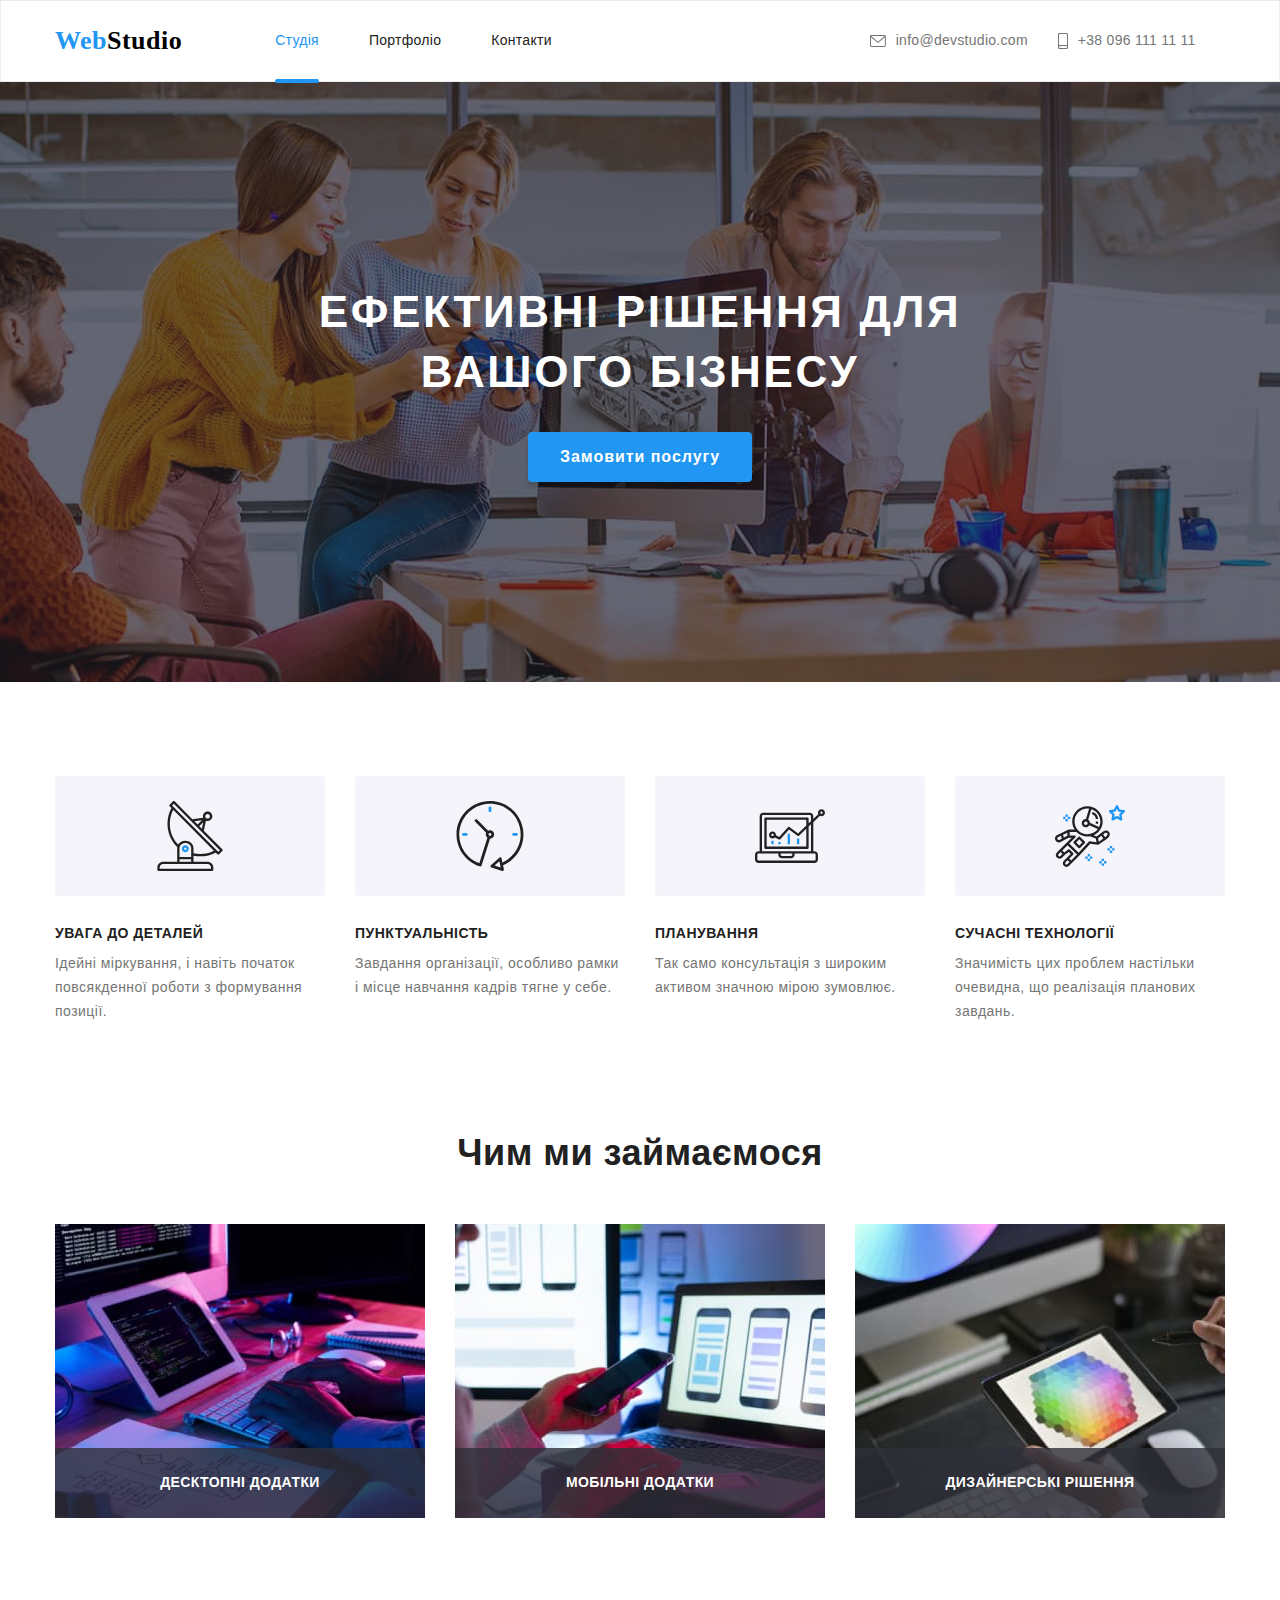
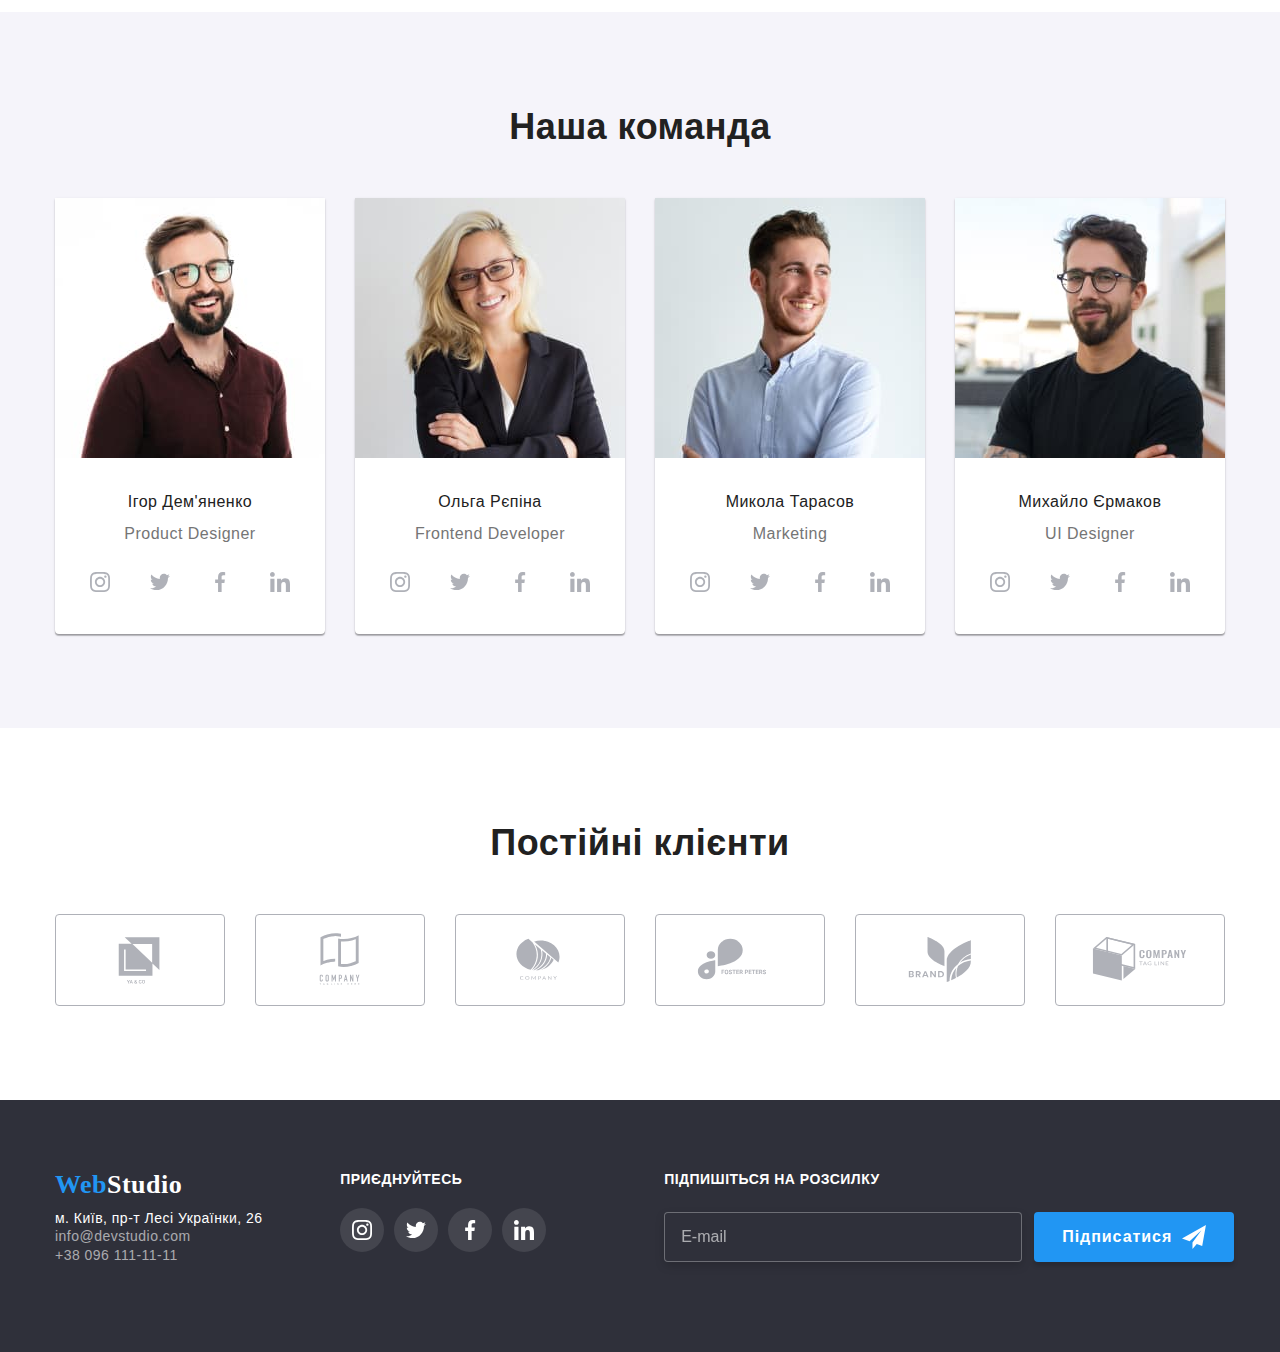
==== index.html @ 76e7edec "Додав шрифти, import в футере" ====
<!DOCTYPE html>
<html lang="uk">
  <head>
    <meta charset="UTF-8" />
    <meta http-equiv="X-UA-Compatible" content="IE=edge" />
    <meta name="viewport" content="width=device-width, initial-scale=1.0" />
    <title>Document</title>
    <link rel="preconnect" href="https://fonts.googleapis.com" />
    <link rel="preconnect" href="https://fonts.gstatic.com" crossorigin />
    <link
      href="https://fonts.googleapis.com/css2?family=Raleway:wght@700&family=Roboto:wght@400;500;700;900&display=swap"
      rel="stylesheet"
    />
    <link
      rel="stylesheet"
      href="https://cdnjs.cloudflare.com/ajax/libs/modern-normalize/1.1.0/modern-normalize.min.css"
    />
    <link rel="stylesheet" href="./css/styles.css" />
    <link rel="stylesheet" href="./css/main.min.css" />
  </head>

  <body>
    <!-- Шапка сайта -->

    <header class="header">
      <div class="header__container-header">
        <a class="logo" href="./index.html"
          ><span class="logo__logotype-web">Web</span><span class="logo__logotype-studio">Studio</span></a
        >

        <div>
          <ul class="header__nav-site list">
            <li class="header__nav-link">
              <a href="./index.html" class="header__link current">Студія</a>
            </li>
            <li class="header__nav-link">
              <a href="./portfolio.html" class="header__link">Портфоліо</a>
            </li>
            <li class="header__nav-link"><a href="#" class="header__link">Контакти</a></li>
          </ul>
        </div>
        <div class="header__container-contact">
          <ul class="header__nav list">
            <li class="header__nav-contact">
              <a href="mailto:info@devstudio.com" class="header__item-header">
                <svg class="header__icon-header" width="16" height="12">
                  <use href="./images/sprite.svg#icon-mail"></use>
                </svg>
                info@devstudio.com</a
              >
            </li>
            <li class="header__nav-contact">
              <a href="tel:+380961111111" class="header__item-header">
                <svg class="header__icon-header" width="10" height="16">
                  <use href="./images/sprite.svg#icon-smartphone"></use>
                </svg>
                +38 096 111 11 11</a
              >
            </li>
          </ul>
        </div>
      </div>
    </header>

    <main>
      <!-- Герой -->
      <section class="hero">
        <div class="hero__hero-list">
          <h1 class="hero__hero-title">Ефективні рішення для вашого бізнесу</h1>
          <button class="button" type="button" data-modal-open>
            Замовити послугу
          </button>
        </div>
      </section>

      <!-- Переваги -->
      <section class="benefits">
        <div class="container">
          <h2 class="benefits__title visually-hidden"></h2>
          <ul class="benefits__section-title list">
            <li>
              <div class="benefits__img-benef">
                <svg width="70" height="70">
                  <use href="./images/sprite.svg#icon-antenna"></use>
                </svg>
              </div>
              <h3 class="benefits__title-item">Увага до деталей</h3>
              <p class="benefits__subtitle-item">
                Ідейні міркування, і навіть початок повсякденної роботи з
                формування позиції.
              </p>
            </li>
            <li>
              <div class="benefits__img-benef">
                <svg width="70" height="70">
                  <use href="./images/sprite.svg#icon-clock"></use>
                </svg>
              </div>
              <h3 class="benefits__title-item">Пунктуальність</h3>
              <p class="benefits__subtitle-item">
                Завдання організації, особливо рамки і місце навчання кадрів
                тягне у себе.
              </p>
            </li>
            <li>
              <div class="benefits__img-benef">
                <svg width="70" height="70">
                  <use href="./images/sprite.svg#icon-diagram"></use>
                </svg>
              </div>
              <h3 class="benefits__title-item">Планування</h3>
              <p class="benefits__subtitle-item">
                Так само консультація з широким активом значною мірою зумовлює.
              </p>
            </li>
            <li>
              <div class="benefits__img-benef">
                <svg width="70" height="70">
                  <use href="./images/sprite.svg#icon-astronaut"></use>
                </svg>
              </div>
              <h3 class="benefits__title-item">Сучасні технології</h3>
              <p class="benefits__subtitle-item">
                Значимість цих проблем настільки очевидна, що реалізація
                планових завдань.
              </p>
            </li>
          </ul>
        </div>
      </section>

      <!-- Що робимо -->
      <section class="job-section">
        <div class="container">
          <h2 class="job-section__work-title">Чим ми займаємося</h2>
          <ul class="job-section__work-list list">
            <li class="job-section__photo-work">
              <div class="work-card">
                <img
                  src="./images/pict1.jpg"
                  alt="Друкує на клавіатурі компьютера"
                  width="370"
                />
                <div class="work-card__work-applications">
                  <p class="work-card__applications-text">Десктопні додатки</p>
                </div>
              </div>
            </li>
            <li class="job-section__photo-work">
              <div class="work-card">
                <img
                  src="./images/pict2.jpg"
                  alt="Працює з ноутбуком"
                  width="370"
                />
                <div class="work-card__work-applications">
                  <p class="work-card__applications-text">Мобільні додатки</p>
                </div>
              </div>
            </li>
            <li class="job-section__photo-work">
              <div class="work-card">
                <img
                  src="./images/pict3.jpg"
                  alt="Малює на планшеті"
                  width="370"
                />
                <div class="work-card__work-applications">
                  <p class="work-card__applications-text">Дизайнерські рішення</p>
                </div>
              </div>
            </li>
          </ul>
        </div>
      </section>

      <!-- Наша команда -->
      <section class="command">
        <div class="container">
          <h2 class="command__team-title">Наша команда</h2>
          <ul class="command__team list">
            <li class="command__team-foto">
              <img src="./images/photo1.jpg" alt="Ігор" width="270" />
              <h3 class="command__title">Ігор Дем'яненко</h3>
              <p class="command__subtitle">Product Designer</p>
              <div class="logotype">
                <ul class="logotype__social-team list">
                  <li>
                    <a class="logotype__social-link" href="#">
                      <svg width="20" height="20">
                        <use href="./images/sprite.svg#icon-instagram"></use>
                      </svg>
                    </a>
                  </li>
                  <li>
                    <a class="logotype__social-link" href="#">
                      <svg width="20" height="20">
                        <use href="./images/sprite.svg#icon-twitter"></use>
                      </svg>
                    </a>
                  </li>
                  <li>
                    <a class="logotype__social-link" href="#">
                      <svg width="20" height="20">
                        <use href="./images/sprite.svg#icon-facebook"></use>
                      </svg>
                    </a>
                  </li>
                  <li>
                    <a class="logotype__social-link" href="#">
                      <svg width="20" height="20">
                        <use href="./images/sprite.svg#icon-linkedin"></use>
                      </svg>
                    </a>
                  </li>
                </ul>
              </div>
            </li>
            <li class="command__team-foto">
              <img src="./images/photo2.jpg" alt="Ольга" width="270" />
              <h3 class="command__title">Ольга Рєпіна</h3>
              <p class="command__subtitle">Frontend Developer</p>
              <div class="logotype">
                <ul class="logotype__social-team list">
                  <li>
                    <a class="logotype__social-link" href="#">
                      <svg width="20" height="20">
                        <use href="./images/sprite.svg#icon-instagram"></use>
                      </svg>
                    </a>
                  </li>
                  <li>
                    <a class="logotype__social-link" href="#">
                      <svg  width="20" height="20">
                        <use href="./images/sprite.svg#icon-twitter"></use>
                      </svg>
                    </a>
                  </li>
                  <li>
                    <a class="logotype__social-link" href="#">
                      <svg width="20" height="20">
                        <use href="./images/sprite.svg#icon-facebook"></use>
                      </svg>
                    </a>
                  </li>
                  <li>
                    <a class="logotype__social-link" href="#">
                      <svg width="20" height="20">
                        <use href="./images/sprite.svg#icon-linkedin"></use>
                      </svg>
                    </a>
                  </li>
                </ul>
              </div>
            </li>
            <li class="command__team-foto">
              <img src="./images/photo3.jpg" alt="Микола" width="270" />
              <h3 class="command__title">Микола Тарасов</h3>
              <p class="command__subtitle">Marketing</p>
              <div class="logotype">
                <ul class="logotype__social-team list">
                  <li>
                    <a class="logotype__social-link" href="#">
                      <svg width="20" height="20">
                        <use href="./images/sprite.svg#icon-instagram"></use>
                      </svg>
                    </a>
                  </li>
                  <li>
                    <a class="logotype__social-link" href="#">
                      <svg width="20" height="20">
                        <use href="./images/sprite.svg#icon-twitter"></use>
                      </svg>
                    </a>
                  </li>
                  <li>
                    <a class="logotype__social-link" href="#">
                      <svg width="20" height="20">
                        <use href="./images/sprite.svg#icon-facebook"></use>
                      </svg>
                    </a>
                  </li>
                  <li>
                    <a class="logotype__social-link" href="#">
                      <svg width="20" height="20">
                        <use href="./images/sprite.svg#icon-linkedin"></use>
                      </svg>
                    </a>
                  </li>
                </ul>
              </div>
            </li>
            <li class="command__team-foto">
              <img src="./images/photo4.jpg" alt="Михайло" width="270" />
              <h3 class="command__title">Михайло Єрмаков</h3>
              <p class="command__subtitle">UI Designer</p>
              <div class="logotype">
                <ul class="logotype__social-team list">
                  <li>
                    <a class="logotype__social-link" href="#">
                      <svg width="20" height="20">
                        <use href="./images/sprite.svg#icon-instagram"></use>
                      </svg>
                    </a>
                  </li>
                  <li>
                    <a class="logotype__social-link" href="#">
                      <svg width="20" height="20">
                        <use href="./images/sprite.svg#icon-twitter"></use>
                      </svg>
                    </a>
                  </li>
                  <li>
                    <a class="logotype__social-link" href="#">
                      <svg width="20" height="20">
                        <use href="./images/sprite.svg#icon-facebook"></use>
                      </svg>
                    </a>
                  </li>
                  <li>
                    <a class="logotype__social-link" href="#">
                      <svg width="20" height="20">
                        <use href="./images/sprite.svg#icon-linkedin"></use>
                      </svg>
                    </a>
                  </li>
                </ul>
              </div>
            </li>
          </ul>
          
        </div>
      </section>

      <!-- Постійні клієнти -->
      <section class="regular-customers">
        <div class="container">
          <h2 class="regular-customers__title-customers">Постійні клієнти</h2>
          <ul class="customers-logo list">
            <li>
              <a class="customers-logo__customers-link" href="#">
                <svg width="106" height="60">
                  <use href="./images/sprite.svg#icon-ya_co"></use>
                </svg>
              </a>
            </li>
            <li>
              <a class="customers-logo__customers-link" href="#">
                <svg  width="106" height="60">
                  <use href="./images/sprite.svg#icon-company_th"></use>
                </svg>
              </a>
            </li>
            <li>
              <a class="customers-logo__customers-link" href="#">
                <svg width="106" height="60">
                  <use href="./images/sprite.svg#icon-company"></use>
                </svg>
              </a>
            </li>
            <li>
              <a class="customers-logo__customers-link" href="#">
                <svg width="106" height="60">
                  <use href="./images/sprite.svg#icon-foster_peters"></use>
                </svg>
              </a>
            </li>
            <li>
              <a class="customers-logo__customers-link" href="#">
                <svg width="106" height="60">
                  <use href="./images/sprite.svg#icon-brand"></use>
                </svg>
              </a>
            </li>
            <li>
              <a class="customers-logo__customers-link" href="#">
                <svg width="106" height="60">
                  <use href="./images/sprite.svg#icon-company_tl"></use>
                </svg>
              </a>
            </li>
          </ul>
        </div>
      </section>
    </main>

    <!-- Футер -->
    <footer class="footer">
      <div class="page-footer">
        <div class="page-footer__container-address">
          <a class="logo" href="./index.html"><span class="logo__logotype-web">Web</span><span
              class="logo__logotype-studio logo__logotype-studio--inverse">Studio</span></a>

          <address>
            <ul class="page-footer__nav-footer list">
              <li>
                <a
                  class="page-footer__items"
                  href="https://goo.gl/maps/CPtrU1FHBa2aNyZL9"
                  target="_blank"
                  rel="noopener noreferrer nofollow"
                >
                  м. Київ, пр-т Лесі Українки, 26</a
                >
              </li>
              <li>
                <a class="page-footer__items-contact" href="mailto:info@devstudio.com"
                  >info@devstudio.com</a
                >
              </li>
              <li>
                <a class="page-footer__items-contact" href="tel:+380961111111"
                  >+38 096 111-11-11</a
                >
              </li>
            </ul>
          </address>
        </div>

        <!-- Footer social  -->

        <div class="joining">
          <h3 class="joining__title-footer">Приєднуйтесь</h3>
          <div class="joining__logo-social">
            <ul class="joining__social-networks list">
              <li>
                <a class="joining__link-social" href="#">
                  <svg width="20" height="20">
                    <use href="./images/sprite.svg#icon-instagram"></use>
                  </svg>
                </a>
              </li>
              <li>
                <a class="joining__link-social" href="#">
                  <svg width="20" height="20">
                    <use href="./images/sprite.svg#icon-twitter"></use>
                  </svg>
                </a>
              </li>
              <li>
                <a class="joining__link-social" href="#">
                  <svg width="20" height="20">
                    <use href="./images/sprite.svg#icon-facebook"></use>
                  </svg>
                </a>
              </li>
              <li>
                <a class="joining__link-social" href="#">
                  <svg width="20" height="20">
                    <use href="./images/sprite.svg#icon-linkedin"></use>
                  </svg>
                </a>
              </li>
            </ul>
          </div>
        </div>

        <!-- Підписка у футері -->

        <div class="subscription">
          <h3 class="subscription__title-subscribe">Підпишіться на розсилку</h3>
          <form class="subscription__form-subscribe">
            <label for="subscribe-mail">
              <input
                class="subscription__input-subscribe"
                type="email"
                name="subscribe-mail"
                placeholder="E-mail"
              />
            </label>
            <button class="button-subscribe" type="submit">
             Підписатися
              <svg class="button-subscribe__icon-subscribe button-subscribe__icon-subscribe--append" width="24" height="24">
                <use href="./images/sprite.svg#icon-send"></use>
              </svg>
            </button>
          </form>
        </div>
      </div>
    </footer>

    <!-- Модальне вікно -->

    <div class="backdrop is-hidden" data-modal>
      <div class="backdrop__modal">
        <button class="button-close" type="button" data-modal-close>
          <svg width="11" height="11">
            <use href="./images/sprite.svg#icon-close"></use>
          </svg>
        </button>
        <h2 class="backdrop__title-modal">Залиште свої дані, ми вам передзвонимо</h2>
        <form class="contact-form">
          <label class="contact-form__form-label" for="nickname">Ім'я</label>
          <div class="contact-form__form-field">
            <input
              class="contact-form__form-input"
              type="text"
              name="nickname"
              id="nickname"
            />
            <svg class="contact-form__modal-icon" width="18" height="18">
              <use href="./images/sprite.svg#icon-person"></use>
            </svg>
          </div>
          <label class="contact-form__form-label" for="user-tel">Телефон</label>
          <div class="contact-form__form-field">
            <input
              class="contact-form__form-input"
              type="tel"
              name="user-tel"
              id="user-tel"
            />
            <svg class="contact-form__modal-icon" width="18" height="18">
              <use href="./images/sprite.svg#icon-phone"></use>
            </svg>
          </div>
          <label class="contact-form__form-label" for="user-mail">Пошта</label>
          <div class="contact-form__form-field">
            <input
              class="contact-form__form-input"
              type="email"
              name="user-mail"
              id="user-mail"
            />
            <svg class="contact-form__modal-icon" width="18" height="18">
              <use href="./images/sprite.svg#icon-email"></use>
            </svg>
          </div>
          <label class="contact-form__form-label" for="user-coment">Коментар</label>
          <textarea
            class="contact-form__form-coment"
            name="user-coment"
            id="user-coment"
            placeholder="Введіть текст"
          ></textarea>

          <!-- Checkbox modal -->
          <div class="checkbox">
            <label class="checkbox__label-check">
              <input
                class="checkbox__input-check visually-hidden"
                type="checkbox"
                name="terms-checkbox"
              />
              <span class="checkbox__icon-check"></span>
              <span class="checkbox__text-check"
                >Погоджуюся з розсилкою та приймаю</span
              >
              <a class="checkbox__terms-contract" href="#">Умови договору</a>
            </label>
          </div>
          <!-- Button-modal -->
          <button class="button-modal" type="submit">Відправити</button>
        </form>
      </div>
    </div>
    <script src="./js/modal.js"></script>
  </body>
</html>
---- css/styles.css ----
/* колір основного тексту #212121*/
/* вторинний колір тексту rgba(117, 117, 117, 1) */
/* білий #FFFFFF */
/* акцент #2196F3 */
/* вторинний колір фона #F5F4FA */
/* колір контактів #757575 */






/* Лого */



/* Hero */





/* Модальнне вікно */



/* Checkbox modal  */


/* Button-modal */



/* Section Переваги */


/* Section Що робимо */



/* Section Наша команда */




/* Regular customers */


/* Footer */


/* Footer social */


/* Підписка у футері */





/* Що робимо */
/* Кнопки навігації */
.project {
  padding: 94px 0;
  background-color: var(--color-white);
  border: 1px solid var(--border-color-portfolio);
}

.container {
  width: 100%;
  max-width: 1200px;
  margin: 0 auto;
  padding: 0 15px;
}

.btn {
  display: flex;
  justify-content: center;
  margin-bottom: 50px;
  gap: 8px;
}

.btn__buttons {
  cursor: pointer;

  padding: 6px 22px;

  color: var(--primary-text-color);

  border-radius: 4px;
  border: none;

  font-family: inherit;
  font-weight: 500;
  font-size: 16px;
  line-height: 1.63;
  text-align: center;
  transition: color 250ms cubic-bezier(0.4, 0, 0.2, 1);
}

.btn__buttons:hover,
.btn__buttons:focus {
  color: var(--color-white);
  background-color: var(--accent-color);
  box-shadow: 0px 3px 1px rgba(0, 0, 0, 0.1), 0px 1px 2px rgba(0, 0, 0, 0.08),
    0px 2px 2px rgba(0, 0, 0, 0.12);
}

/* Наші проекти */
.container-portfolio {
  width: 100%;
  max-width: 1200px;
  margin: 0 auto;
  padding: 0;
}
.portfolio {
  display: flex;
  justify-content: space-between;
  flex-wrap: wrap;
  padding: 0;
  margin: 0;
  gap: 30px 30px;
}

.portfolio__card-link {
  display: block;
  width: 370px;
  height: 404px;
  border: 1px solid var(--border-color-portfolio);
  text-decoration: none;
}
.portfolio__card-link:hover .card-thumb__portfolio-overlay,
.portfolio__card-linkk:focus {
  transform: translateY(0);
  opacity: 1;
  box-shadow: 0px 1px 1px rgba(0, 0, 0, 0.12), 0px 4px 4px rgba(0, 0, 0, 0.06),
    1px 4px 6px rgba(0, 0, 0, 0.16);
}

.card-thumb {
  position: relative;
  overflow: hidden;
  width: 370px;
  height: 294px;
}
.card-thumb__photo-portfolio {
  display: block;
  margin-bottom: 0;
}

.card-thumb__portfolio-overlay {
  position: absolute;
  top: 0;
  left: 0;
  width: 100%;
  height: 100%;
  opacity: 0;
  pointer-events: none;
  background-color: var(--background-color-card);

  transform: translateY(100%);
  transition: transform 250ms cubic-bezier(0.4, 0, 0.2, 1),
    opacity 250ms cubic-bezier(0.4, 0, 0.2, 1);
}
.portfolio__thumb-text {
  padding: 63px 24px;
  margin: 0;
  width: 100%;
  max-height: 294px;
  color: var(--color-white);

  font-size: 18px;
  line-height: 1.56;
}

.card-thumb__aside-subject {
  padding: 0 24px;

  margin-top: 20px;
  margin-bottom: 4px;
  color: var(--primary-text-color);

  font-size: 18px;
  line-height: 2;
  letter-spacing: 0.06em;
}

.card-thumb__subject {
  padding: 0 24px;
  margin-top: 0px;
  margin-bottom: 20px;
  color: var(--text-color);

  font-size: 16px;
  line-height: 1.88;
}
---- css/main.min.css ----
:root{--primary-text-color: #212121;--color-white: #ffffff;--text-color: #757575;--accent-color: #2196f3;--background-color-primary: #2f303a;--background-color: #f5f5f5;--background-color-sekondary: #f5f4fa;--color-logo: #000000;--background-color-button: #188ce8;--font-family-primary: Roboto;--font-family-sekondary: Raleway;--color-text-contact: rgba(255, 255, 255, 0.6);--background-color-social: #afb1b8;--border-color-header: #ececec;--border-color-portfolio: #eeeeee;--background-color-modal: rgba(0, 0, 0, 0.2);--background-color-modal-btn: rgba(0, 0, 0, 0.1);--background-color-card: rgba(33, 150, 243, 0.9);--background-color-applications: rgba(47, 48, 58, 0.8);--border-color-modal: rgba(33, 33, 33, 0.2);--color-text-coment: rgba(117, 117, 117, 0.5);--color-bord-subscription: rgba(255, 255, 255, 0.3)}/*! modern-normalize v1.1.0 | MIT License | https://github.com/sindresorhus/modern-normalize */*,::before,::after{box-sizing:border-box}html{line-height:1.15;-webkit-text-size-adjust:100%;-moz-tab-size:4;-o-tab-size:4;tab-size:4}body{margin:0;font-family:system-ui,-apple-system,"Segoe UI",Roboto,Helvetica,Arial,sans-serif,"Apple Color Emoji","Segoe UI Emoji"}hr{height:0;color:inherit}abbr[title]{-webkit-text-decoration:underline dotted;text-decoration:underline dotted}b,strong{font-weight:bolder}code,kbd,samp,pre{font-family:ui-monospace,SFMono-Regular,Consolas,"Liberation Mono",Menlo,monospace;font-size:1em}small{font-size:80%}sub,sup{font-size:75%;line-height:0;position:relative;vertical-align:baseline}sub{bottom:-0.25em}sup{top:-0.5em}table{text-indent:0;border-color:inherit}button,input,optgroup,select,textarea{font-family:inherit;font-size:100%;line-height:1.15;margin:0}button,select{text-transform:none}button,[type=button],[type=reset],[type=submit]{-webkit-appearance:button}::-moz-focus-inner{border-style:none;padding:0}:-moz-focusring{outline:1px dotted ButtonText}:-moz-ui-invalid{box-shadow:none}legend{padding:0}progress{vertical-align:baseline}::-webkit-inner-spin-button,::-webkit-outer-spin-button{height:auto}[type=search]{-webkit-appearance:textfield;outline-offset:-2px}::-webkit-search-decoration{-webkit-appearance:none}::-webkit-file-upload-button{-webkit-appearance:button;font:inherit}summary{display:list-item}body{color:var(--primary-text-color);font-family:Roboto,sans-serif;letter-spacing:.03em}.list{padding:0;margin:0;list-style:none;text-decoration:none}.current::after{display:inline-block;content:"";width:100%;height:4px;position:absolute;left:0;bottom:-2px;background-color:var(--accent-color);border-radius:2px}.visually-hidden{position:absolute;width:1px;height:1px;margin:-1px;border:0;padding:0;white-space:nowrap;-webkit-clip-path:inset(100%);clip-path:inset(100%);clip:rect(0 0 0 0);overflow:hidden}@font-face{font-family:"Roboto";font-style:normal;font-weight:400;src:url("../fonts/roboto-v30-cyrillic-regular.eot");src:local(""),url("../fonts/roboto-v30-cyrillic-regular.eot?#iefix") format("embedded-opentype"),url("../fonts/roboto-v30-cyrillic-regular.woff2") format("woff2"),url("../fonts/roboto-v30-cyrillic-regular.woff") format("woff"),url("../fonts/roboto-v30-cyrillic-regular.ttf") format("truetype"),url("../fonts/roboto-v30-cyrillic-regular.svg#Roboto") format("svg")}@font-face{font-family:"Roboto";font-style:normal;font-weight:500;src:url("../fonts/roboto-v30-cyrillic-500.eot");src:local(""),url("../fonts/roboto-v30-cyrillic-500.eot?#iefix") format("embedded-opentype"),url("../fonts/roboto-v30-cyrillic-500.woff2") format("woff2"),url("../fonts/roboto-v30-cyrillic-500.woff") format("woff"),url("../fonts/roboto-v30-cyrillic-500.ttf") format("truetype"),url("../fonts/roboto-v30-cyrillic-500.svg#Roboto") format("svg")}@font-face{font-family:"Roboto";font-style:normal;font-weight:700;src:url("../fonts/roboto-v30-cyrillic-700.eot");src:local(""),url("../fonts/roboto-v30-cyrillic-700.eot?#iefix") format("embedded-opentype"),url("../fonts/roboto-v30-cyrillic-700.woff2") format("woff2"),url("../fonts/roboto-v30-cyrillic-700.woff") format("woff"),url("../fonts/roboto-v30-cyrillic-700.ttf") format("truetype"),url("../fonts/roboto-v30-cyrillic-700.svg#Roboto") format("svg")}@font-face{font-family:"Roboto";font-style:normal;font-weight:900;src:url("../fonts/roboto-v30-cyrillic-900.eot");src:local(""),url("../fonts/roboto-v30-cyrillic-900.eot?#iefix") format("embedded-opentype"),url("../fonts/roboto-v30-cyrillic-900.woff2") format("woff2"),url("../fonts/roboto-v30-cyrillic-900.woff") format("woff"),url("../fonts/roboto-v30-cyrillic-900.ttf") format("truetype"),url("../fonts/roboto-v30-cyrillic-900.svg#Roboto") format("svg")}@font-face{font-family:"Raleway";font-style:normal;font-weight:400;src:url("../fonts/raleway-v28-latin-regular.eot");src:local(""),url("../fonts/raleway-v28-latin-regular.eot?#iefix") format("embedded-opentype"),url("../fonts/raleway-v28-latin-regular.woff2") format("woff2"),url("../fonts/raleway-v28-latin-regular.woff") format("woff"),url("../fonts/raleway-v28-latin-regular.ttf") format("truetype"),url("../fonts/raleway-v28-latin-regular.svg#Raleway") format("svg")}@font-face{font-family:"Raleway";font-style:normal;font-weight:700;src:url("../fonts/raleway-v28-latin-700.eot");src:local(""),url("../fonts/raleway-v28-latin-700.eot?#iefix") format("embedded-opentype"),url("../fonts/raleway-v28-latin-700.woff2") format("woff2"),url("../fonts/raleway-v28-latin-700.woff") format("woff"),url("../fonts/raleway-v28-latin-700.ttf") format("truetype"),url("../fonts/raleway-v28-latin-700.svg#Raleway") format("svg")}.backdrop{position:fixed;top:0;left:0;width:100%;height:100%;background-color:var(--background-color-modal);opacity:1;transition:opacity 500ms cubic-bezier(0.4, 0, 0.2, 1),visibility 500ms cubic-bezier(0.4, 0, 0.2, 1)}.backdrop.is-hidden{opacity:0;visibility:hidden;pointer-events:none}.backdrop.is-hidden .backdrop__modal{transform:translate(-50%, -50%) scale(1.2)}.backdrop__modal{position:absolute;max-width:528px;min-height:581px;left:50%;top:50%;padding:40px;background-color:var(--color-white);box-shadow:0px 1px 3px rgba(0,0,0,.12),0px 1px 1px rgba(0,0,0,.14),0px 2px 1px rgba(0,0,0,.2);border-radius:4px;transform:translate(-50%, -50%) scale(1);transition:transform 500ms cubic-bezier(0.4, 0, 0.2, 1)}.backdrop__title-modal{margin-top:0%;margin-bottom:12px;font-size:20px;line-height:1.15;text-align:center;color:var(--primary-text-color)}.contact-form{width:448px}.contact-form__form-label{display:block;margin-bottom:4px;font-size:12px;line-height:1.17;letter-spacing:.01em;color:var(--text-color)}.contact-form__form-field{position:relative;margin-bottom:10px}.contact-form__form-input{width:100%;height:40px;padding:12px 12px 12px 42px;border:1px solid var(--background-color-modal);border-radius:4px;outline:none;transition:border-color 250ms cubic-bezier(0.4, 0, 0.2, 1);cursor:pointer}.contact-form__form-input:focus{border-color:var(--accent-color)}.contact-form__modal-icon{position:absolute;display:inline-block;top:50%;left:15px;transform:translateY(-50%);fill:currentColor}.contact-form__form-input:focus+.contact-form__modal-icon{fill:var(--accent-color)}.contact-form__form-coment{width:100%;height:120px;padding:12px 16px;margin-bottom:20px;resize:none;-moz-columns:var(--text-color);columns:var(--text-color);font-size:12px;line-height:1.17;letter-spacing:.01em;border:1px solid var(--background-color-modal);border-radius:4px;outline:none;transition:border-color 250ms cubic-bezier(0.4, 0, 0.2, 1);cursor:pointer}.contact-form__form-coment:focus{border-color:var(--accent-color)}.contact-form__form-coment::-moz-placeholder{color:var(--color-text-coment)}.contact-form__form-coment:-ms-input-placeholder{color:var(--color-text-coment)}.contact-form__form-coment::placeholder{color:var(--color-text-coment)}.benefits{max-width:1600px;padding-top:94px;margin-left:auto;margin-right:auto}.benefits__section-title{display:flex;gap:30px}.benefits__img-benef{display:flex;justify-content:center;align-items:center;width:270px;height:120px;margin-bottom:30px;fill:currentColor;background-color:var(--background-color-sekondary);border-radius:4px}.benefits__title-item{margin-bottom:10px;margin-top:0;font-size:14px;line-height:1.14;text-transform:uppercase;color:var(--primary-text-color)}.benefits__subtitle-item{margin-top:0;font-size:14px;line-height:1.71;color:var(--text-color)}.button{min-width:216px;padding:10px 32px;margin-top:30px;margin-left:auto;margin-right:auto;font-family:inherit;font-weight:700;font-size:16px;line-height:1.88;letter-spacing:.06em;box-shadow:0px 4px 4px rgba(0,0,0,.15);border-radius:4px;border:none;color:var(--color-white);background-color:var(--accent-color);cursor:pointer;transition:background-color 250ms cubic-bezier(0.4, 0, 0.2, 1)}.button:hover,.button:focus{color:var(--color-white);background-color:var(--background-color-button)}.button-close{position:absolute;top:8px;right:8px;display:flex;justify-content:center;align-items:center;width:30px;height:30px;fill:var(--color-logo);border-radius:50%;background-color:var(--color-white);border:1px solid var(--background-color-modal-btn);transition:fill 250ms cubic-bezier(0.4, 0, 0.2, 1);cursor:pointer}.button-close:hover{fill:var(--accent-color)}.button-modal{display:flex;min-width:200px;padding:10px 52px;margin-top:30px;margin-left:auto;margin-right:auto;font-family:inherit;font-weight:700;font-size:16px;line-height:1.88;letter-spacing:.06em;box-shadow:0px 4px 4px rgba(0,0,0,.15);border-radius:4px;border:none;color:var(--color-white);background-color:var(--accent-color);text-align:center;cursor:pointer;transition:background-color 250ms cubic-bezier(0.4, 0, 0.2, 1)}.button-modal:hover,.button-modal:focus{color:var(--color-white);background-color:var(--background-color-button)}.button-subscribe{display:flex;justify-content:center;align-items:center;width:200px;height:50px;padding:10px 28px;font-weight:700;font-size:16px;line-height:30px;letter-spacing:.06em;color:var(--color-white);background-color:var(--accent-color);box-shadow:0px 4px 4px rgba(0,0,0,.15);border-radius:4px;border:none;cursor:pointer;transition:background-color 250ms cubic-bezier(0.4, 0, 0.2, 1)}.button-subscribe:hover,.button-subscribe:focus{color:var(--color-white);background-color:var(--background-color-button)}.button-subscribe__icon-subscribe--append{fill:currentColor;margin-left:10px}.work-card{position:relative;display:flex;justify-content:center}.work-card__work-applications{position:absolute;width:100%;height:70px;bottom:0;background-color:var(--background-color-applications)}.work-card__applications-text{padding-top:27px;padding-bottom:27px;margin:0;font-weight:700;font-size:14px;line-height:1.14;letter-spacing:.03em;text-transform:uppercase;color:var(--color-white)}.checkbox{position:relative;display:flex;justify-content:center;align-items:center;width:100%}.checkbox__label-check{display:flex;justify-content:center;align-items:center}.checkbox__text-check{padding-left:7px;font-size:14px;line-height:1.7;color:var(--text-color)}.checkbox__terms-contract{padding-left:5px;font-size:14px;line-height:1.7;color:var(--accent-color)}.checkbox__input-check{-webkit-appearance:none;-moz-appearance:none;appearance:none;position:absolute}.checkbox__icon-check{position:absolute;top:50%;left:10px;transform:translateY(-50%);display:inline-block;width:16px;height:15px;background-color:var(--background-color);border:1px solid var(--color-logo);border-radius:2px;transition:border 250ms cubic-bezier(0.4, 0, 0.2, 1);cursor:pointer}.checkbox__input-check:checked+.checkbox__icon-check{background-color:var(--accent-color);border:1px solid var(--accent-color);background-image:url("../images/icon-check.svg");background-size:contain;background-origin:border-box}.container{width:100%;max-width:1200px;margin:0 auto;padding:0 15px}.header{display:flex;justify-content:center;align-items:center;max-width:1600px;margin:0 auto;border:1px solid var(--border-color-header)}.header__container-header{display:flex;justify-content:space-between;align-items:center;width:100%;max-width:1200px;height:80px;padding:0 15px}.header__nav-site{display:flex;padding:0;margin:0 auto}.header__nav-link:not(:last-child){margin-right:50px}.header__nav-link:last-child{margin-right:auto}.header__nav-link .header__link{position:relative;display:block;padding:32px 0;font-weight:500;font-size:14px;line-height:1.14;letter-spacing:.02em;text-decoration:none;color:var(--primary-text-color);transition:color 250ms cubic-bezier(0.4, 0, 0.2, 1)}.header__nav-link .header__link:hover,.header__nav-link .header__link:focus{color:var(--accent-color)}.header__nav-link .header__link.current{color:var(--accent-color)}.header__container-contact{max-width:1200px;padding-top:32px;padding-bottom:32px;margin:0 auto 0 318px;text-align:center}.header__nav{display:flex;gap:30px}.header__nav-contact{display:flex;justify-content:center;align-items:center}.header__icon-header{margin-right:10px;fill:currentColor}.header__icon-header:hover{color:var(--accent-color)}.header__nav .header__item-header{display:flex;justify-content:center;align-items:center;padding:32px 0;color:var(--text-color);font-weight:500;font-size:14px;line-height:1.14;letter-spacing:.02em;text-decoration:none;transition:color 250ms cubic-bezier(0.4, 0, 0.2, 1)}.header__nav .header__item-header:hover,.header__nav .header__item-header:focus{color:var(--accent-color)}.hero{max-width:1600px;margin:0 auto;text-align:center;background-image:linear-gradient(to right, rgba(47, 48, 58, 0.4), rgba(47, 48, 58, 0.4)),url("../images/bg-hero.jpg");background-repeat:no-repeat;background-position:center;background-size:cover}.hero__hero-list{display:block;justify-content:center;align-items:center;padding-top:200px;padding-bottom:200px}.hero__hero-title{max-width:696px;margin:0 auto;color:var(--color-white);font-weight:900;font-size:44px;line-height:1.36;letter-spacing:.06em;text-transform:uppercase}.job-section{padding:94px 0;text-align:center}.job-section__work-list{display:flex;justify-content:center;align-items:center;gap:30px}.job-section__work-title{margin-top:0;margin-bottom:50px;color:var(--primary-text-color);font-size:36px;line-height:1.17}.job-section__photo-work:last-child{margin-right:215px}.job-section__photo-work:first-child{margin-left:215px}.logo{margin-right:93px;font-weight:700;font-family:var(--font-family-sekondary);font-size:26px;line-height:1.9;text-decoration:none;color:var(--color-logo)}.logo .logo__logotype-web{color:var(--accent-color)}.logo__logotype-studio--inverse{color:var(--color-white)}.logotype{display:flex;justify-content:center;align-items:center;margin-bottom:30px;margin-left:auto;margin-right:auto;width:206px;height:44px;gap:10px}.logotype__social-team{display:flex;justify-content:center;align-items:center;width:206px;height:44px;gap:16px}.logotype__social-link{display:flex;justify-content:center;align-items:center;width:44px;height:44px;fill:var(--background-color-social);background-color:var(--color-white);border-radius:50%;transition:background-color 250ms cubic-bezier(0.4, 0, 0.2, 1)}.logotype__social-link:hover{fill:var(--color-white);background-color:var(--accent-color)}.customers-logo{display:flex;justify-content:center;align-items:center;gap:30px}.customers-logo__customers-link{display:flex;justify-content:center;align-items:center;width:170px;height:92px;fill:var(--background-color-social);background-color:var(--color-white);border:1px solid var(--background-color-social);border-radius:4px;transition:background-color-social 250ms cubic-bezier(0.4, 0, 0.2, 1)}.customers-logo__customers-link:hover{fill:var(--accent-color);border:1px solid var(--accent-color)}.joining{margin-top:72px;margin-left:65px;margin-bottom:100px;width:206px;height:80px}.joining__title-footer{margin-top:0;margin-bottom:20px;font-size:14px;line-height:1.14;text-transform:uppercase;color:var(--color-white)}.joining__social-networks{display:flex;justify-content:center;align-items:center;gap:10px}.joining__logo-social{display:flex;justify-content:center;align-items:center;gap:10px}.joining__link-social{display:flex;justify-content:center;align-items:center;width:44px;height:44px;fill:var(--color-white);background-color:rgba(255,255,255,.1);border-radius:50%}.joining__link-social:hover{fill:var(--color-white);background-color:var(--accent-color)}.footer{max-width:1600px;height:252px;padding-top:0;margin-left:auto;margin-right:auto;background-color:var(--background-color-primary)}.page-footer{display:flex;width:100%;max-width:1200px;margin:0 auto;padding:0 15px}.page-footer__container-address{margin-top:60px;margin-bottom:60px}.page-footer__nav-footer .page-footer__items{color:var(--color-white);font-style:normal;font-size:14px;line-height:1.17;text-decoration:none}.page-footer__nav-footer .page-footer__items:hover,.page-footer__nav-footer .page-footer__items:focus{color:var(--accent-color)}.page-footer__nav-footer .page-footer__items-contact{color:var(--color-text-contact);font-style:normal;font-size:14px;line-height:1.17;text-decoration:none}.page-footer__nav-footer .page-footer__items-contact:hover,.page-footer__nav-footer .page-footer__items-contact:focus{color:var(--accent-color)}.regular-customers{padding:94px 0;text-align:center}.regular-customers__title-customers{margin-top:0;margin-bottom:50px;font-size:36px;line-height:1.17}.subscription{margin-top:72px;margin-left:118px}.subscription__title-subscribe{margin-top:0;margin-bottom:24px;font-size:14px;line-height:1.14;text-transform:uppercase;color:var(--color-white)}.subscription__form-subscribe{display:flex;justify-content:center;align-items:center}.subscription__input-subscribe{width:358px;height:50px;padding:15px 16px;margin-right:12px;font-weight:400;font-size:16px;line-height:1,25;color:var(--color-white);background-color:var(--background-color-primary);border:1px solid var(--color-bord-subscription);filter:drop-shadow(0px 4px 4px rgba(0, 0, 0, 0.15));border-radius:4px;outline:none}.subscription__input-subscribe::-moz-placeholder{font-weight:400;font-size:16px;line-height:1,25;color:var(--color-text-contact)}.subscription__input-subscribe:-ms-input-placeholder{font-weight:400;font-size:16px;line-height:1,25;color:var(--color-text-contact)}.subscription__input-subscribe::placeholder{font-weight:400;font-size:16px;line-height:1,25;color:var(--color-text-contact)}.command{display:flex;justify-content:center;align-items:center;padding:94px 0;margin:0 auto;text-align:center;background-color:var(--background-color-sekondary)}.command__team{display:flex;justify-content:center;align-items:center;gap:30px}.command__team-title{display:flex;justify-content:center;align-items:center;margin-top:0;margin-bottom:50px;color:var(--primary-text-color);font-size:36px;line-height:1.17}.command__team-foto{display:block;background-color:var(--color-white);box-shadow:0px 1px 3px rgba(0,0,0,.12),0px 1px 1px rgba(0,0,0,.14),0px 2px 1px rgba(0,0,0,.2);border-radius:0px 0px 4px 4px}.command__title{margin-top:30px;margin-bottom:0;color:var(--primary-text-color);font-weight:500;font-size:16px;line-height:1.19}.command__subtitle{margin-top:10pt;margin-bottom:16px;color:var(--text-color);font-size:16px;line-height:1.19}/*# sourceMappingURL=main.min.css.map */
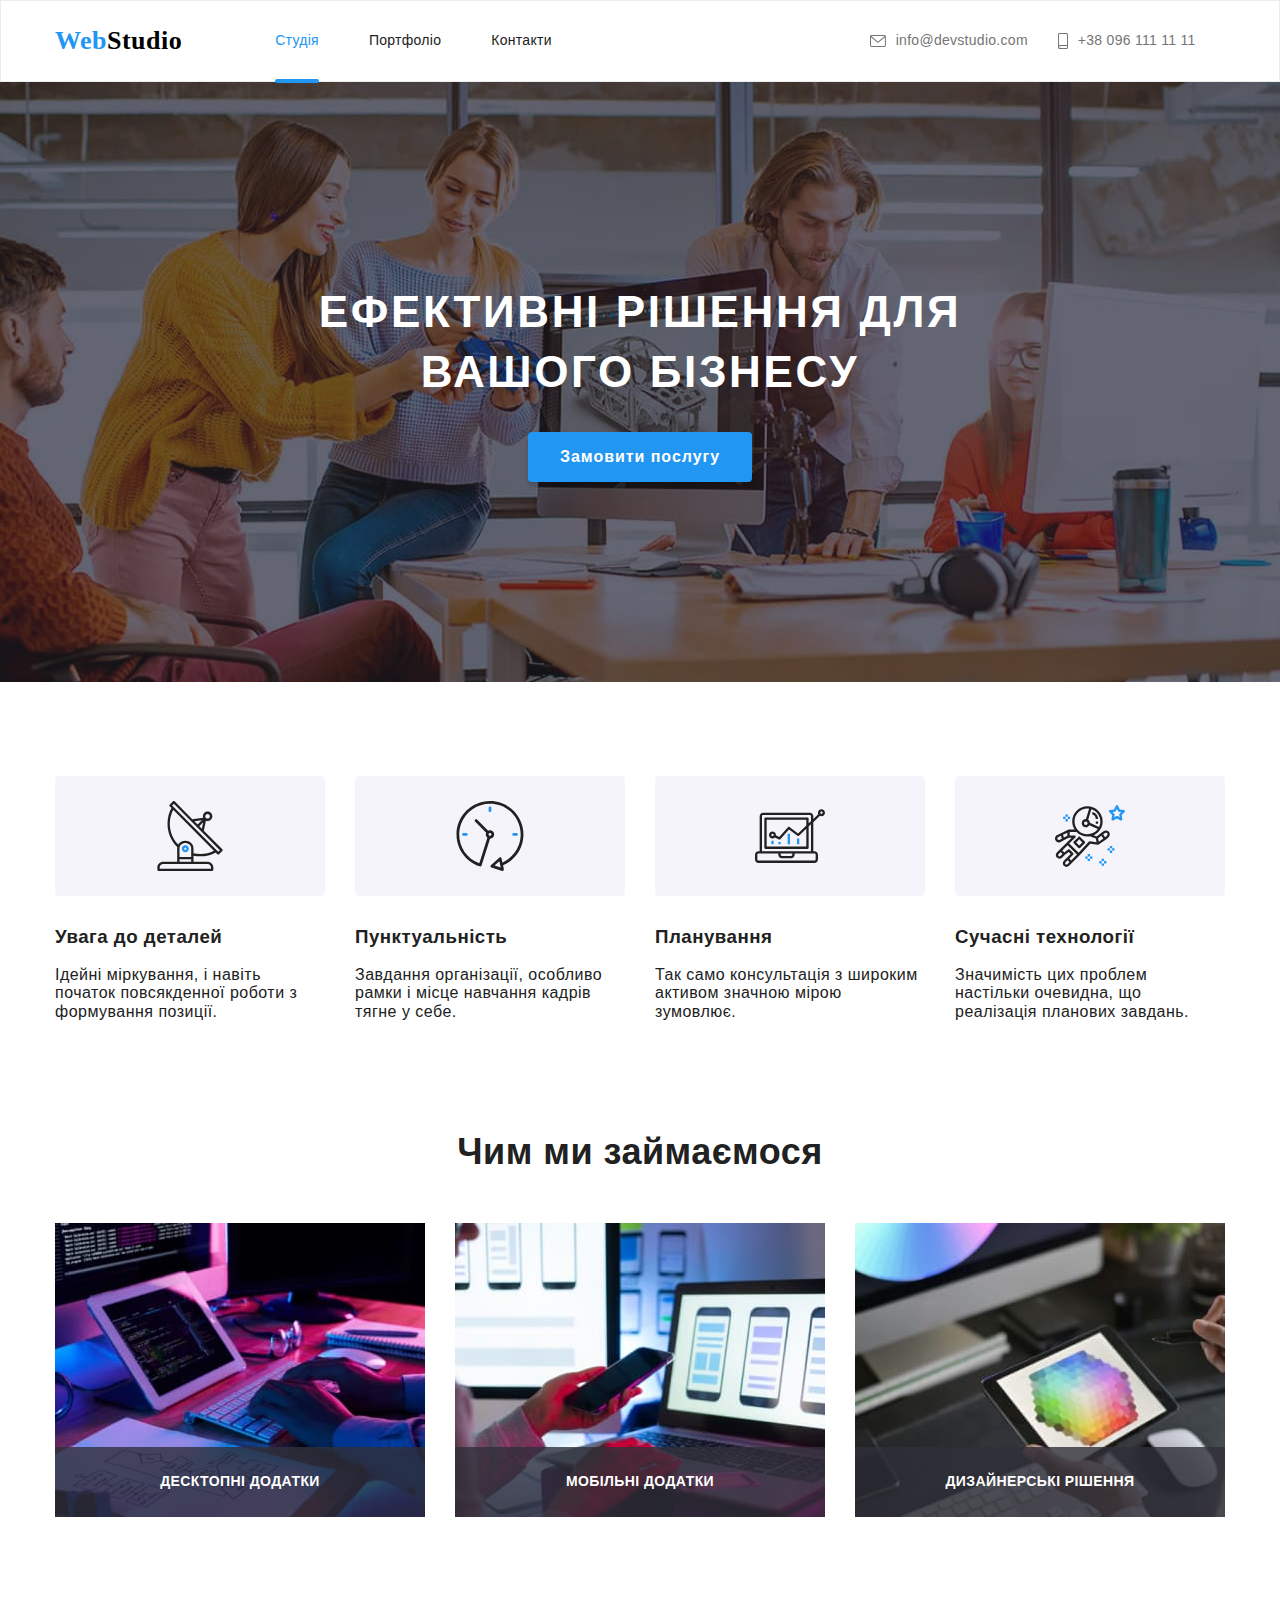
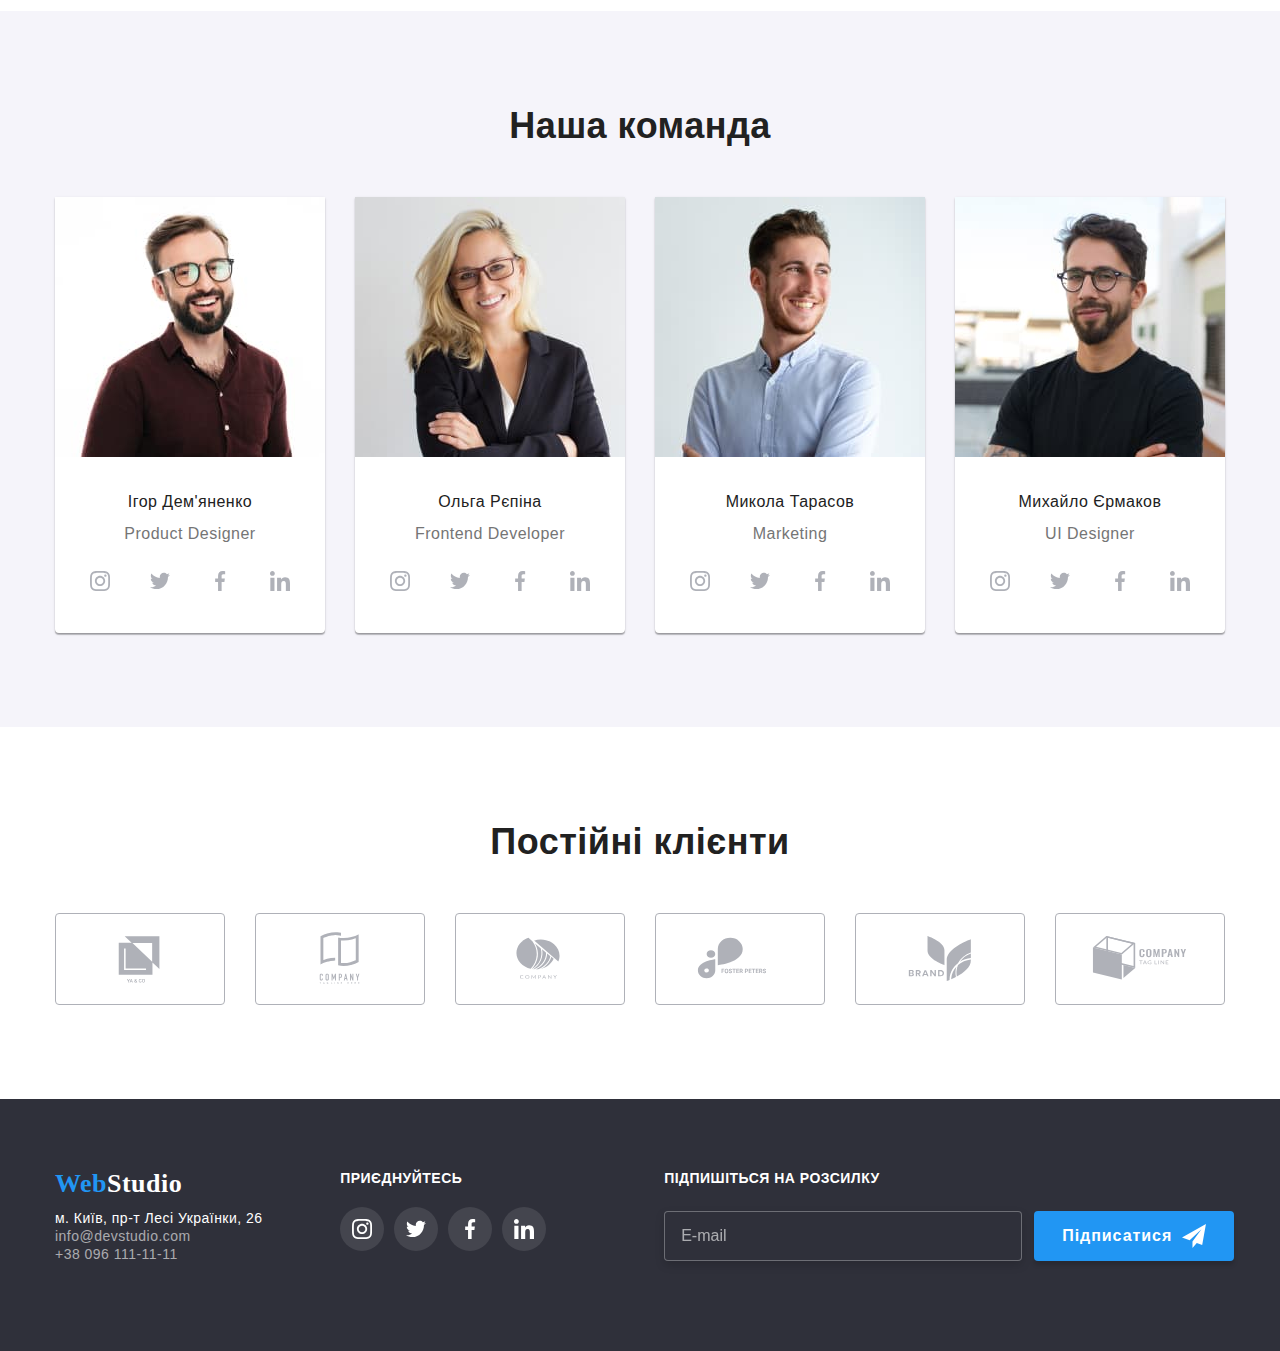
==== commit f599b150: "Правка назв" ====
--- a/index.html
+++ b/index.html
@@ -7,51 +7,43 @@
     <title>Document</title>
     <link rel="preconnect" href="https://fonts.googleapis.com" />
     <link rel="preconnect" href="https://fonts.gstatic.com" crossorigin />
-    <link
-      href="https://fonts.googleapis.com/css2?family=Raleway:wght@700&family=Roboto:wght@400;500;700;900&display=swap"
-      rel="stylesheet"
-    />
-    <link
-      rel="stylesheet"
-      href="https://cdnjs.cloudflare.com/ajax/libs/modern-normalize/1.1.0/modern-normalize.min.css"
-    />
-    <link rel="stylesheet" href="./css/styles.css" />
     <link rel="stylesheet" href="./css/main.min.css" />
   </head>
 
   <body>
     <!-- Шапка сайта -->
 
-    <header class="header">
-      <div class="header__container-header">
+    <header class="page-header">
+      <div class="page-header__header">
         <a class="logo" href="./index.html"
           ><span class="logo__logotype-web">Web</span><span class="logo__logotype-studio">Studio</span></a
         >
 
-        <div>
-          <ul class="header__nav-site list">
-            <li class="header__nav-link">
-              <a href="./index.html" class="header__link current">Студія</a>
-            </li>
-            <li class="header__nav-link">
-              <a href="./portfolio.html" class="header__link">Портфоліо</a>
-            </li>
-            <li class="header__nav-link"><a href="#" class="header__link">Контакти</a></li>
+        <nav>
+          <ul class="burger list">
+            <li class="burger__nav-link">
+              <a href="./index.html" class="burger__link current">Студія</a>
+            </li>
+            <li class="burger__nav-link">
+              <a href="./portfolio.html" class="burger__link">Портфоліо</a>
+            </li>
+            <li class="burger__nav-link"><a href="#" class="burger__link">Контакти</a></li>
           </ul>
-        </div>
-        <div class="header__container-contact">
-          <ul class="header__nav list">
-            <li class="header__nav-contact">
-              <a href="mailto:info@devstudio.com" class="header__item-header">
-                <svg class="header__icon-header" width="16" height="12">
+        </nav>
+
+        <div class="container-contact">
+          <ul class="container-contact__nav list">
+            <li class="contact">
+              <a href="mailto:info@devstudio.com" class="contact__item-header">
+                <svg class="contact__icon-header" width="16" height="12">
                   <use href="./images/sprite.svg#icon-mail"></use>
                 </svg>
                 info@devstudio.com</a
               >
             </li>
-            <li class="header__nav-contact">
-              <a href="tel:+380961111111" class="header__item-header">
-                <svg class="header__icon-header" width="10" height="16">
+            <li class="contact">
+              <a href="tel:+380961111111" class="contact__item-header">
+                <svg class="contact__icon-header" width="10" height="16">
                   <use href="./images/sprite.svg#icon-smartphone"></use>
                 </svg>
                 +38 096 111 11 11</a
@@ -74,53 +66,53 @@
       </section>
 
       <!-- Переваги -->
-      <section class="benefits">
+      <section class="section-benefits">
         <div class="container">
-          <h2 class="benefits__title visually-hidden"></h2>
-          <ul class="benefits__section-title list">
-            <li>
-              <div class="benefits__img-benef">
+          <h2 class="section-benefits__article visually-hidden">Переваги</h2>
+          <ul class="section-benefits__index list">
+            <li>
+              <div class="benefits">
                 <svg width="70" height="70">
                   <use href="./images/sprite.svg#icon-antenna"></use>
                 </svg>
               </div>
-              <h3 class="benefits__title-item">Увага до деталей</h3>
-              <p class="benefits__subtitle-item">
+              <h3 class="benefits__title">Увага до деталей</h3>
+              <p class="benefits__subtitle">
                 Ідейні міркування, і навіть початок повсякденної роботи з
                 формування позиції.
               </p>
             </li>
             <li>
-              <div class="benefits__img-benef">
+              <div class="benefits">
                 <svg width="70" height="70">
                   <use href="./images/sprite.svg#icon-clock"></use>
                 </svg>
               </div>
-              <h3 class="benefits__title-item">Пунктуальність</h3>
-              <p class="benefits__subtitle-item">
+              <h3 class="benefits__title">Пунктуальність</h3>
+              <p class="benefits__subtitle">
                 Завдання організації, особливо рамки і місце навчання кадрів
                 тягне у себе.
               </p>
             </li>
             <li>
-              <div class="benefits__img-benef">
+              <div class="benefits">
                 <svg width="70" height="70">
                   <use href="./images/sprite.svg#icon-diagram"></use>
                 </svg>
               </div>
-              <h3 class="benefits__title-item">Планування</h3>
-              <p class="benefits__subtitle-item">
+              <h3 class="benefits__title">Планування</h3>
+              <p class="benefits__subtitle">
                 Так само консультація з широким активом значною мірою зумовлює.
               </p>
             </li>
             <li>
-              <div class="benefits__img-benef">
+              <div class="benefits">
                 <svg width="70" height="70">
                   <use href="./images/sprite.svg#icon-astronaut"></use>
                 </svg>
               </div>
-              <h3 class="benefits__title-item">Сучасні технології</h3>
-              <p class="benefits__subtitle-item">
+              <h3 class="benefits__title">Сучасні технології</h3>
+              <p class="benefits__subtitle">
                 Значимість цих проблем настільки очевидна, що реалізація
                 планових завдань.
               </p>
@@ -133,8 +125,8 @@
       <section class="job-section">
         <div class="container">
           <h2 class="job-section__work-title">Чим ми займаємося</h2>
-          <ul class="job-section__work-list list">
-            <li class="job-section__photo-work">
+          <ul class="work-list list">
+            <li class="work-list__photo-work">
               <div class="work-card">
                 <img
                   src="./images/pict1.jpg"
@@ -146,7 +138,7 @@
                 </div>
               </div>
             </li>
-            <li class="job-section__photo-work">
+            <li class="work-list__photo-work">
               <div class="work-card">
                 <img
                   src="./images/pict2.jpg"
@@ -158,7 +150,7 @@
                 </div>
               </div>
             </li>
-            <li class="job-section__photo-work">
+            <li class="work-list__photo-work">
               <div class="work-card">
                 <img
                   src="./images/pict3.jpg"
@@ -179,10 +171,10 @@
         <div class="container">
           <h2 class="command__team-title">Наша команда</h2>
           <ul class="command__team list">
-            <li class="command__team-foto">
+            <li class="team-foto">
               <img src="./images/photo1.jpg" alt="Ігор" width="270" />
-              <h3 class="command__title">Ігор Дем'яненко</h3>
-              <p class="command__subtitle">Product Designer</p>
+              <h3 class="team-foto__title">Ігор Дем'яненко</h3>
+              <p class="team-foto__subtitle">Product Designer</p>
               <div class="logotype">
                 <ul class="logotype__social-team list">
                   <li>
@@ -216,10 +208,10 @@
                 </ul>
               </div>
             </li>
-            <li class="command__team-foto">
+            <li class="team-foto">
               <img src="./images/photo2.jpg" alt="Ольга" width="270" />
-              <h3 class="command__title">Ольга Рєпіна</h3>
-              <p class="command__subtitle">Frontend Developer</p>
+              <h3 class="team-foto__title">Ольга Рєпіна</h3>
+              <p class="team-foto__subtitle">Frontend Developer</p>
               <div class="logotype">
                 <ul class="logotype__social-team list">
                   <li>
@@ -253,10 +245,10 @@
                 </ul>
               </div>
             </li>
-            <li class="command__team-foto">
+            <li class="team-foto">
               <img src="./images/photo3.jpg" alt="Микола" width="270" />
-              <h3 class="command__title">Микола Тарасов</h3>
-              <p class="command__subtitle">Marketing</p>
+              <h3 class="team-foto__title">Микола Тарасов</h3>
+              <p class="team-foto__subtitle">Marketing</p>
               <div class="logotype">
                 <ul class="logotype__social-team list">
                   <li>
@@ -290,10 +282,10 @@
                 </ul>
               </div>
             </li>
-            <li class="command__team-foto">
+            <li class="team-foto">
               <img src="./images/photo4.jpg" alt="Михайло" width="270" />
-              <h3 class="command__title">Михайло Єрмаков</h3>
-              <p class="command__subtitle">UI Designer</p>
+              <h3 class="team-foto__title">Михайло Єрмаков</h3>
+              <p class="team-foto__subtitle">UI Designer</p>
               <div class="logotype">
                 <ul class="logotype__social-team list">
                   <li>
@@ -386,16 +378,16 @@
 
     <!-- Футер -->
     <footer class="footer">
-      <div class="page-footer">
-        <div class="page-footer__container-address">
+      <div class="footer__page-footer">
+        <div class="footer__container-address">
           <a class="logo" href="./index.html"><span class="logo__logotype-web">Web</span><span
               class="logo__logotype-studio logo__logotype-studio--inverse">Studio</span></a>
 
           <address>
-            <ul class="page-footer__nav-footer list">
+            <ul class="nav-footer list">
               <li>
                 <a
-                  class="page-footer__items"
+                  class="nav-footer__items"
                   href="https://goo.gl/maps/CPtrU1FHBa2aNyZL9"
                   target="_blank"
                   rel="noopener noreferrer nofollow"
@@ -404,12 +396,12 @@
                 >
               </li>
               <li>
-                <a class="page-footer__items-contact" href="mailto:info@devstudio.com"
+                <a class="nav-footer__items-contact" href="mailto:info@devstudio.com"
                   >info@devstudio.com</a
                 >
               </li>
               <li>
-                <a class="page-footer__items-contact" href="tel:+380961111111"
+                <a class="nav-footer__items-contact" href="tel:+380961111111"
                   >+38 096 111-11-11</a
                 >
               </li>
@@ -421,31 +413,31 @@
 
         <div class="joining">
           <h3 class="joining__title-footer">Приєднуйтесь</h3>
-          <div class="joining__logo-social">
-            <ul class="joining__social-networks list">
-              <li>
-                <a class="joining__link-social" href="#">
+          <div class="icon-social">
+            <ul class="icon-social__social-networks list">
+              <li>
+                <a class="icon-social__link-social" href="#">
                   <svg width="20" height="20">
                     <use href="./images/sprite.svg#icon-instagram"></use>
                   </svg>
                 </a>
               </li>
               <li>
-                <a class="joining__link-social" href="#">
+                <a class="icon-social__link-social" href="#">
                   <svg width="20" height="20">
                     <use href="./images/sprite.svg#icon-twitter"></use>
                   </svg>
                 </a>
               </li>
               <li>
-                <a class="joining__link-social" href="#">
+                <a class="icon-social__link-social" href="#">
                   <svg width="20" height="20">
                     <use href="./images/sprite.svg#icon-facebook"></use>
                   </svg>
                 </a>
               </li>
               <li>
-                <a class="joining__link-social" href="#">
+                <a class="icon-social__link-social" href="#">
                   <svg width="20" height="20">
                     <use href="./images/sprite.svg#icon-linkedin"></use>
                   </svg>
@@ -459,10 +451,10 @@
 
         <div class="subscription">
           <h3 class="subscription__title-subscribe">Підпишіться на розсилку</h3>
-          <form class="subscription__form-subscribe">
+          <form class="form-subscribe">
             <label for="subscribe-mail">
               <input
-                class="subscription__input-subscribe"
+                class="form-subscribe__input-subscribe"
                 type="email"
                 name="subscribe-mail"
                 placeholder="E-mail"
@@ -491,38 +483,38 @@
         <h2 class="backdrop__title-modal">Залиште свої дані, ми вам передзвонимо</h2>
         <form class="contact-form">
           <label class="contact-form__form-label" for="nickname">Ім'я</label>
-          <div class="contact-form__form-field">
+          <div class="form-field">
             <input
-              class="contact-form__form-input"
+              class="form-field__form-input"
               type="text"
               name="nickname"
               id="nickname"
             />
-            <svg class="contact-form__modal-icon" width="18" height="18">
+            <svg class="form-field__modal-icon" width="18" height="18">
               <use href="./images/sprite.svg#icon-person"></use>
             </svg>
           </div>
           <label class="contact-form__form-label" for="user-tel">Телефон</label>
-          <div class="contact-form__form-field">
+          <div class="form-field">
             <input
-              class="contact-form__form-input"
+              class="form-field__form-input"
               type="tel"
               name="user-tel"
               id="user-tel"
             />
-            <svg class="contact-form__modal-icon" width="18" height="18">
+            <svg class="form-field__modal-icon" width="18" height="18">
               <use href="./images/sprite.svg#icon-phone"></use>
             </svg>
           </div>
           <label class="contact-form__form-label" for="user-mail">Пошта</label>
-          <div class="contact-form__form-field">
+          <div class="form-field">
             <input
-              class="contact-form__form-input"
+              class="form-field__form-input"
               type="email"
               name="user-mail"
               id="user-mail"
             />
-            <svg class="contact-form__modal-icon" width="18" height="18">
+            <svg class="form-field__modal-icon" width="18" height="18">
               <use href="./images/sprite.svg#icon-email"></use>
             </svg>
           </div>
@@ -538,12 +530,12 @@
           <div class="checkbox">
             <label class="checkbox__label-check">
               <input
-                class="checkbox__input-check visually-hidden"
+                class="input-check visually-hidden"
                 type="checkbox"
                 name="terms-checkbox"
               />
-              <span class="checkbox__icon-check"></span>
-              <span class="checkbox__text-check"
+              <span class="input-check__icon-check"></span>
+              <span class="input-check__text-check"
                 >Погоджуюся з розсилкою та приймаю</span
               >
               <a class="checkbox__terms-contract" href="#">Умови договору</a>
--- a/css/main.min.css
+++ b/css/main.min.css
@@ -1 +1 @@
-:root{--primary-text-color: #212121;--color-white: #ffffff;--text-color: #757575;--accent-color: #2196f3;--background-color-primary: #2f303a;--background-color: #f5f5f5;--background-color-sekondary: #f5f4fa;--color-logo: #000000;--background-color-button: #188ce8;--font-family-primary: Roboto;--font-family-sekondary: Raleway;--color-text-contact: rgba(255, 255, 255, 0.6);--background-color-social: #afb1b8;--border-color-header: #ececec;--border-color-portfolio: #eeeeee;--background-color-modal: rgba(0, 0, 0, 0.2);--background-color-modal-btn: rgba(0, 0, 0, 0.1);--background-color-card: rgba(33, 150, 243, 0.9);--background-color-applications: rgba(47, 48, 58, 0.8);--border-color-modal: rgba(33, 33, 33, 0.2);--color-text-coment: rgba(117, 117, 117, 0.5);--color-bord-subscription: rgba(255, 255, 255, 0.3)}/*! modern-normalize v1.1.0 | MIT License | https://github.com/sindresorhus/modern-normalize */*,::before,::after{box-sizing:border-box}html{line-height:1.15;-webkit-text-size-adjust:100%;-moz-tab-size:4;-o-tab-size:4;tab-size:4}body{margin:0;font-family:system-ui,-apple-system,"Segoe UI",Roboto,Helvetica,Arial,sans-serif,"Apple Color Emoji","Segoe UI Emoji"}hr{height:0;color:inherit}abbr[title]{-webkit-text-decoration:underline dotted;text-decoration:underline dotted}b,strong{font-weight:bolder}code,kbd,samp,pre{font-family:ui-monospace,SFMono-Regular,Consolas,"Liberation Mono",Menlo,monospace;font-size:1em}small{font-size:80%}sub,sup{font-size:75%;line-height:0;position:relative;vertical-align:baseline}sub{bottom:-0.25em}sup{top:-0.5em}table{text-indent:0;border-color:inherit}button,input,optgroup,select,textarea{font-family:inherit;font-size:100%;line-height:1.15;margin:0}button,select{text-transform:none}button,[type=button],[type=reset],[type=submit]{-webkit-appearance:button}::-moz-focus-inner{border-style:none;padding:0}:-moz-focusring{outline:1px dotted ButtonText}:-moz-ui-invalid{box-shadow:none}legend{padding:0}progress{vertical-align:baseline}::-webkit-inner-spin-button,::-webkit-outer-spin-button{height:auto}[type=search]{-webkit-appearance:textfield;outline-offset:-2px}::-webkit-search-decoration{-webkit-appearance:none}::-webkit-file-upload-button{-webkit-appearance:button;font:inherit}summary{display:list-item}body{color:var(--primary-text-color);font-family:Roboto,sans-serif;letter-spacing:.03em}.list{padding:0;margin:0;list-style:none;text-decoration:none}.current::after{display:inline-block;content:"";width:100%;height:4px;position:absolute;left:0;bottom:-2px;background-color:var(--accent-color);border-radius:2px}.visually-hidden{position:absolute;width:1px;height:1px;margin:-1px;border:0;padding:0;white-space:nowrap;-webkit-clip-path:inset(100%);clip-path:inset(100%);clip:rect(0 0 0 0);overflow:hidden}@font-face{font-family:"Roboto";font-style:normal;font-weight:400;src:url("../fonts/roboto-v30-cyrillic-regular.eot");src:local(""),url("../fonts/roboto-v30-cyrillic-regular.eot?#iefix") format("embedded-opentype"),url("../fonts/roboto-v30-cyrillic-regular.woff2") format("woff2"),url("../fonts/roboto-v30-cyrillic-regular.woff") format("woff"),url("../fonts/roboto-v30-cyrillic-regular.ttf") format("truetype"),url("../fonts/roboto-v30-cyrillic-regular.svg#Roboto") format("svg")}@font-face{font-family:"Roboto";font-style:normal;font-weight:500;src:url("../fonts/roboto-v30-cyrillic-500.eot");src:local(""),url("../fonts/roboto-v30-cyrillic-500.eot?#iefix") format("embedded-opentype"),url("../fonts/roboto-v30-cyrillic-500.woff2") format("woff2"),url("../fonts/roboto-v30-cyrillic-500.woff") format("woff"),url("../fonts/roboto-v30-cyrillic-500.ttf") format("truetype"),url("../fonts/roboto-v30-cyrillic-500.svg#Roboto") format("svg")}@font-face{font-family:"Roboto";font-style:normal;font-weight:700;src:url("../fonts/roboto-v30-cyrillic-700.eot");src:local(""),url("../fonts/roboto-v30-cyrillic-700.eot?#iefix") format("embedded-opentype"),url("../fonts/roboto-v30-cyrillic-700.woff2") format("woff2"),url("../fonts/roboto-v30-cyrillic-700.woff") format("woff"),url("../fonts/roboto-v30-cyrillic-700.ttf") format("truetype"),url("../fonts/roboto-v30-cyrillic-700.svg#Roboto") format("svg")}@font-face{font-family:"Roboto";font-style:normal;font-weight:900;src:url("../fonts/roboto-v30-cyrillic-900.eot");src:local(""),url("../fonts/roboto-v30-cyrillic-900.eot?#iefix") format("embedded-opentype"),url("../fonts/roboto-v30-cyrillic-900.woff2") format("woff2"),url("../fonts/roboto-v30-cyrillic-900.woff") format("woff"),url("../fonts/roboto-v30-cyrillic-900.ttf") format("truetype"),url("../fonts/roboto-v30-cyrillic-900.svg#Roboto") format("svg")}@font-face{font-family:"Raleway";font-style:normal;font-weight:400;src:url("../fonts/raleway-v28-latin-regular.eot");src:local(""),url("../fonts/raleway-v28-latin-regular.eot?#iefix") format("embedded-opentype"),url("../fonts/raleway-v28-latin-regular.woff2") format("woff2"),url("../fonts/raleway-v28-latin-regular.woff") format("woff"),url("../fonts/raleway-v28-latin-regular.ttf") format("truetype"),url("../fonts/raleway-v28-latin-regular.svg#Raleway") format("svg")}@font-face{font-family:"Raleway";font-style:normal;font-weight:700;src:url("../fonts/raleway-v28-latin-700.eot");src:local(""),url("../fonts/raleway-v28-latin-700.eot?#iefix") format("embedded-opentype"),url("../fonts/raleway-v28-latin-700.woff2") format("woff2"),url("../fonts/raleway-v28-latin-700.woff") format("woff"),url("../fonts/raleway-v28-latin-700.ttf") format("truetype"),url("../fonts/raleway-v28-latin-700.svg#Raleway") format("svg")}.backdrop{position:fixed;top:0;left:0;width:100%;height:100%;background-color:var(--background-color-modal);opacity:1;transition:opacity 500ms cubic-bezier(0.4, 0, 0.2, 1),visibility 500ms cubic-bezier(0.4, 0, 0.2, 1)}.backdrop.is-hidden{opacity:0;visibility:hidden;pointer-events:none}.backdrop.is-hidden .backdrop__modal{transform:translate(-50%, -50%) scale(1.2)}.backdrop__modal{position:absolute;max-width:528px;min-height:581px;left:50%;top:50%;padding:40px;background-color:var(--color-white);box-shadow:0px 1px 3px rgba(0,0,0,.12),0px 1px 1px rgba(0,0,0,.14),0px 2px 1px rgba(0,0,0,.2);border-radius:4px;transform:translate(-50%, -50%) scale(1);transition:transform 500ms cubic-bezier(0.4, 0, 0.2, 1)}.backdrop__title-modal{margin-top:0%;margin-bottom:12px;font-size:20px;line-height:1.15;text-align:center;color:var(--primary-text-color)}.contact-form{width:448px}.contact-form__form-label{display:block;margin-bottom:4px;font-size:12px;line-height:1.17;letter-spacing:.01em;color:var(--text-color)}.contact-form__form-field{position:relative;margin-bottom:10px}.contact-form__form-input{width:100%;height:40px;padding:12px 12px 12px 42px;border:1px solid var(--background-color-modal);border-radius:4px;outline:none;transition:border-color 250ms cubic-bezier(0.4, 0, 0.2, 1);cursor:pointer}.contact-form__form-input:focus{border-color:var(--accent-color)}.contact-form__modal-icon{position:absolute;display:inline-block;top:50%;left:15px;transform:translateY(-50%);fill:currentColor}.contact-form__form-input:focus+.contact-form__modal-icon{fill:var(--accent-color)}.contact-form__form-coment{width:100%;height:120px;padding:12px 16px;margin-bottom:20px;resize:none;-moz-columns:var(--text-color);columns:var(--text-color);font-size:12px;line-height:1.17;letter-spacing:.01em;border:1px solid var(--background-color-modal);border-radius:4px;outline:none;transition:border-color 250ms cubic-bezier(0.4, 0, 0.2, 1);cursor:pointer}.contact-form__form-coment:focus{border-color:var(--accent-color)}.contact-form__form-coment::-moz-placeholder{color:var(--color-text-coment)}.contact-form__form-coment:-ms-input-placeholder{color:var(--color-text-coment)}.contact-form__form-coment::placeholder{color:var(--color-text-coment)}.benefits{max-width:1600px;padding-top:94px;margin-left:auto;margin-right:auto}.benefits__section-title{display:flex;gap:30px}.benefits__img-benef{display:flex;justify-content:center;align-items:center;width:270px;height:120px;margin-bottom:30px;fill:currentColor;background-color:var(--background-color-sekondary);border-radius:4px}.benefits__title-item{margin-bottom:10px;margin-top:0;font-size:14px;line-height:1.14;text-transform:uppercase;color:var(--primary-text-color)}.benefits__subtitle-item{margin-top:0;font-size:14px;line-height:1.71;color:var(--text-color)}.button{min-width:216px;padding:10px 32px;margin-top:30px;margin-left:auto;margin-right:auto;font-family:inherit;font-weight:700;font-size:16px;line-height:1.88;letter-spacing:.06em;box-shadow:0px 4px 4px rgba(0,0,0,.15);border-radius:4px;border:none;color:var(--color-white);background-color:var(--accent-color);cursor:pointer;transition:background-color 250ms cubic-bezier(0.4, 0, 0.2, 1)}.button:hover,.button:focus{color:var(--color-white);background-color:var(--background-color-button)}.button-close{position:absolute;top:8px;right:8px;display:flex;justify-content:center;align-items:center;width:30px;height:30px;fill:var(--color-logo);border-radius:50%;background-color:var(--color-white);border:1px solid var(--background-color-modal-btn);transition:fill 250ms cubic-bezier(0.4, 0, 0.2, 1);cursor:pointer}.button-close:hover{fill:var(--accent-color)}.button-modal{display:flex;min-width:200px;padding:10px 52px;margin-top:30px;margin-left:auto;margin-right:auto;font-family:inherit;font-weight:700;font-size:16px;line-height:1.88;letter-spacing:.06em;box-shadow:0px 4px 4px rgba(0,0,0,.15);border-radius:4px;border:none;color:var(--color-white);background-color:var(--accent-color);text-align:center;cursor:pointer;transition:background-color 250ms cubic-bezier(0.4, 0, 0.2, 1)}.button-modal:hover,.button-modal:focus{color:var(--color-white);background-color:var(--background-color-button)}.button-subscribe{display:flex;justify-content:center;align-items:center;width:200px;height:50px;padding:10px 28px;font-weight:700;font-size:16px;line-height:30px;letter-spacing:.06em;color:var(--color-white);background-color:var(--accent-color);box-shadow:0px 4px 4px rgba(0,0,0,.15);border-radius:4px;border:none;cursor:pointer;transition:background-color 250ms cubic-bezier(0.4, 0, 0.2, 1)}.button-subscribe:hover,.button-subscribe:focus{color:var(--color-white);background-color:var(--background-color-button)}.button-subscribe__icon-subscribe--append{fill:currentColor;margin-left:10px}.work-card{position:relative;display:flex;justify-content:center}.work-card__work-applications{position:absolute;width:100%;height:70px;bottom:0;background-color:var(--background-color-applications)}.work-card__applications-text{padding-top:27px;padding-bottom:27px;margin:0;font-weight:700;font-size:14px;line-height:1.14;letter-spacing:.03em;text-transform:uppercase;color:var(--color-white)}.checkbox{position:relative;display:flex;justify-content:center;align-items:center;width:100%}.checkbox__label-check{display:flex;justify-content:center;align-items:center}.checkbox__text-check{padding-left:7px;font-size:14px;line-height:1.7;color:var(--text-color)}.checkbox__terms-contract{padding-left:5px;font-size:14px;line-height:1.7;color:var(--accent-color)}.checkbox__input-check{-webkit-appearance:none;-moz-appearance:none;appearance:none;position:absolute}.checkbox__icon-check{position:absolute;top:50%;left:10px;transform:translateY(-50%);display:inline-block;width:16px;height:15px;background-color:var(--background-color);border:1px solid var(--color-logo);border-radius:2px;transition:border 250ms cubic-bezier(0.4, 0, 0.2, 1);cursor:pointer}.checkbox__input-check:checked+.checkbox__icon-check{background-color:var(--accent-color);border:1px solid var(--accent-color);background-image:url("../images/icon-check.svg");background-size:contain;background-origin:border-box}.container{width:100%;max-width:1200px;margin:0 auto;padding:0 15px}.header{display:flex;justify-content:center;align-items:center;max-width:1600px;margin:0 auto;border:1px solid var(--border-color-header)}.header__container-header{display:flex;justify-content:space-between;align-items:center;width:100%;max-width:1200px;height:80px;padding:0 15px}.header__nav-site{display:flex;padding:0;margin:0 auto}.header__nav-link:not(:last-child){margin-right:50px}.header__nav-link:last-child{margin-right:auto}.header__nav-link .header__link{position:relative;display:block;padding:32px 0;font-weight:500;font-size:14px;line-height:1.14;letter-spacing:.02em;text-decoration:none;color:var(--primary-text-color);transition:color 250ms cubic-bezier(0.4, 0, 0.2, 1)}.header__nav-link .header__link:hover,.header__nav-link .header__link:focus{color:var(--accent-color)}.header__nav-link .header__link.current{color:var(--accent-color)}.header__container-contact{max-width:1200px;padding-top:32px;padding-bottom:32px;margin:0 auto 0 318px;text-align:center}.header__nav{display:flex;gap:30px}.header__nav-contact{display:flex;justify-content:center;align-items:center}.header__icon-header{margin-right:10px;fill:currentColor}.header__icon-header:hover{color:var(--accent-color)}.header__nav .header__item-header{display:flex;justify-content:center;align-items:center;padding:32px 0;color:var(--text-color);font-weight:500;font-size:14px;line-height:1.14;letter-spacing:.02em;text-decoration:none;transition:color 250ms cubic-bezier(0.4, 0, 0.2, 1)}.header__nav .header__item-header:hover,.header__nav .header__item-header:focus{color:var(--accent-color)}.hero{max-width:1600px;margin:0 auto;text-align:center;background-image:linear-gradient(to right, rgba(47, 48, 58, 0.4), rgba(47, 48, 58, 0.4)),url("../images/bg-hero.jpg");background-repeat:no-repeat;background-position:center;background-size:cover}.hero__hero-list{display:block;justify-content:center;align-items:center;padding-top:200px;padding-bottom:200px}.hero__hero-title{max-width:696px;margin:0 auto;color:var(--color-white);font-weight:900;font-size:44px;line-height:1.36;letter-spacing:.06em;text-transform:uppercase}.job-section{padding:94px 0;text-align:center}.job-section__work-list{display:flex;justify-content:center;align-items:center;gap:30px}.job-section__work-title{margin-top:0;margin-bottom:50px;color:var(--primary-text-color);font-size:36px;line-height:1.17}.job-section__photo-work:last-child{margin-right:215px}.job-section__photo-work:first-child{margin-left:215px}.logo{margin-right:93px;font-weight:700;font-family:var(--font-family-sekondary);font-size:26px;line-height:1.9;text-decoration:none;color:var(--color-logo)}.logo .logo__logotype-web{color:var(--accent-color)}.logo__logotype-studio--inverse{color:var(--color-white)}.logotype{display:flex;justify-content:center;align-items:center;margin-bottom:30px;margin-left:auto;margin-right:auto;width:206px;height:44px;gap:10px}.logotype__social-team{display:flex;justify-content:center;align-items:center;width:206px;height:44px;gap:16px}.logotype__social-link{display:flex;justify-content:center;align-items:center;width:44px;height:44px;fill:var(--background-color-social);background-color:var(--color-white);border-radius:50%;transition:background-color 250ms cubic-bezier(0.4, 0, 0.2, 1)}.logotype__social-link:hover{fill:var(--color-white);background-color:var(--accent-color)}.customers-logo{display:flex;justify-content:center;align-items:center;gap:30px}.customers-logo__customers-link{display:flex;justify-content:center;align-items:center;width:170px;height:92px;fill:var(--background-color-social);background-color:var(--color-white);border:1px solid var(--background-color-social);border-radius:4px;transition:background-color-social 250ms cubic-bezier(0.4, 0, 0.2, 1)}.customers-logo__customers-link:hover{fill:var(--accent-color);border:1px solid var(--accent-color)}.joining{margin-top:72px;margin-left:65px;margin-bottom:100px;width:206px;height:80px}.joining__title-footer{margin-top:0;margin-bottom:20px;font-size:14px;line-height:1.14;text-transform:uppercase;color:var(--color-white)}.joining__social-networks{display:flex;justify-content:center;align-items:center;gap:10px}.joining__logo-social{display:flex;justify-content:center;align-items:center;gap:10px}.joining__link-social{display:flex;justify-content:center;align-items:center;width:44px;height:44px;fill:var(--color-white);background-color:rgba(255,255,255,.1);border-radius:50%}.joining__link-social:hover{fill:var(--color-white);background-color:var(--accent-color)}.footer{max-width:1600px;height:252px;padding-top:0;margin-left:auto;margin-right:auto;background-color:var(--background-color-primary)}.page-footer{display:flex;width:100%;max-width:1200px;margin:0 auto;padding:0 15px}.page-footer__container-address{margin-top:60px;margin-bottom:60px}.page-footer__nav-footer .page-footer__items{color:var(--color-white);font-style:normal;font-size:14px;line-height:1.17;text-decoration:none}.page-footer__nav-footer .page-footer__items:hover,.page-footer__nav-footer .page-footer__items:focus{color:var(--accent-color)}.page-footer__nav-footer .page-footer__items-contact{color:var(--color-text-contact);font-style:normal;font-size:14px;line-height:1.17;text-decoration:none}.page-footer__nav-footer .page-footer__items-contact:hover,.page-footer__nav-footer .page-footer__items-contact:focus{color:var(--accent-color)}.regular-customers{padding:94px 0;text-align:center}.regular-customers__title-customers{margin-top:0;margin-bottom:50px;font-size:36px;line-height:1.17}.subscription{margin-top:72px;margin-left:118px}.subscription__title-subscribe{margin-top:0;margin-bottom:24px;font-size:14px;line-height:1.14;text-transform:uppercase;color:var(--color-white)}.subscription__form-subscribe{display:flex;justify-content:center;align-items:center}.subscription__input-subscribe{width:358px;height:50px;padding:15px 16px;margin-right:12px;font-weight:400;font-size:16px;line-height:1,25;color:var(--color-white);background-color:var(--background-color-primary);border:1px solid var(--color-bord-subscription);filter:drop-shadow(0px 4px 4px rgba(0, 0, 0, 0.15));border-radius:4px;outline:none}.subscription__input-subscribe::-moz-placeholder{font-weight:400;font-size:16px;line-height:1,25;color:var(--color-text-contact)}.subscription__input-subscribe:-ms-input-placeholder{font-weight:400;font-size:16px;line-height:1,25;color:var(--color-text-contact)}.subscription__input-subscribe::placeholder{font-weight:400;font-size:16px;line-height:1,25;color:var(--color-text-contact)}.command{display:flex;justify-content:center;align-items:center;padding:94px 0;margin:0 auto;text-align:center;background-color:var(--background-color-sekondary)}.command__team{display:flex;justify-content:center;align-items:center;gap:30px}.command__team-title{display:flex;justify-content:center;align-items:center;margin-top:0;margin-bottom:50px;color:var(--primary-text-color);font-size:36px;line-height:1.17}.command__team-foto{display:block;background-color:var(--color-white);box-shadow:0px 1px 3px rgba(0,0,0,.12),0px 1px 1px rgba(0,0,0,.14),0px 2px 1px rgba(0,0,0,.2);border-radius:0px 0px 4px 4px}.command__title{margin-top:30px;margin-bottom:0;color:var(--primary-text-color);font-weight:500;font-size:16px;line-height:1.19}.command__subtitle{margin-top:10pt;margin-bottom:16px;color:var(--text-color);font-size:16px;line-height:1.19}/*# sourceMappingURL=main.min.css.map */+:root{--primary-text-color: #212121;--color-white: #ffffff;--text-color: #757575;--accent-color: #2196f3;--background-color-primary: #2f303a;--background-color: #f5f5f5;--background-color-sekondary: #f5f4fa;--color-logo: #000000;--background-color-button: #188ce8;--font-family-primary: Roboto;--font-family-sekondary: Raleway;--color-text-contact: rgba(255, 255, 255, 0.6);--background-color-social: #afb1b8;--border-color-header: #ececec;--border-color-portfolio: #eeeeee;--background-color-modal: rgba(0, 0, 0, 0.2);--background-color-modal-btn: rgba(0, 0, 0, 0.1);--background-color-card: rgba(33, 150, 243, 0.9);--background-color-applications: rgba(47, 48, 58, 0.8);--border-color-modal: rgba(33, 33, 33, 0.2);--color-text-coment: rgba(117, 117, 117, 0.5);--color-bord-subscription: rgba(255, 255, 255, 0.3)}/*! modern-normalize v1.1.0 | MIT License | https://github.com/sindresorhus/modern-normalize */*,::before,::after{-webkit-box-sizing:border-box;box-sizing:border-box}html{line-height:1.15;-webkit-text-size-adjust:100%;-moz-tab-size:4;-o-tab-size:4;tab-size:4}body{margin:0;font-family:system-ui,-apple-system,"Segoe UI",Roboto,Helvetica,Arial,sans-serif,"Apple Color Emoji","Segoe UI Emoji"}hr{height:0;color:inherit}abbr[title]{-webkit-text-decoration:underline dotted;text-decoration:underline dotted}b,strong{font-weight:bolder}code,kbd,samp,pre{font-family:ui-monospace,SFMono-Regular,Consolas,"Liberation Mono",Menlo,monospace;font-size:1em}small{font-size:80%}sub,sup{font-size:75%;line-height:0;position:relative;vertical-align:baseline}sub{bottom:-0.25em}sup{top:-0.5em}table{text-indent:0;border-color:inherit}button,input,optgroup,select,textarea{font-family:inherit;font-size:100%;line-height:1.15;margin:0}button,select{text-transform:none}button,[type=button],[type=reset],[type=submit]{-webkit-appearance:button}::-moz-focus-inner{border-style:none;padding:0}:-moz-focusring{outline:1px dotted ButtonText}:-moz-ui-invalid{box-shadow:none}legend{padding:0}progress{vertical-align:baseline}::-webkit-inner-spin-button,::-webkit-outer-spin-button{height:auto}[type=search]{-webkit-appearance:textfield;outline-offset:-2px}::-webkit-search-decoration{-webkit-appearance:none}::-webkit-file-upload-button{-webkit-appearance:button;font:inherit}summary{display:list-item}body{color:var(--primary-text-color);font-family:Roboto,sans-serif;letter-spacing:.03em}.current::after{display:inline-block;content:"";width:100%;height:4px;position:absolute;left:0;bottom:-2px;background-color:var(--accent-color);border-radius:2px}@font-face{font-family:"Roboto";font-style:normal;font-weight:400;src:url("../fonts/roboto-v30-cyrillic-regular.eot");src:local(""),url("../fonts/roboto-v30-cyrillic-regular.eot?#iefix") format("embedded-opentype"),url("../fonts/roboto-v30-cyrillic-regular.woff2") format("woff2"),url("../fonts/roboto-v30-cyrillic-regular.woff") format("woff"),url("../fonts/roboto-v30-cyrillic-regular.ttf") format("truetype"),url("../fonts/roboto-v30-cyrillic-regular.svg#Roboto") format("svg")}@font-face{font-family:"Roboto";font-style:normal;font-weight:500;src:url("../fonts/roboto-v30-cyrillic-500.eot");src:local(""),url("../fonts/roboto-v30-cyrillic-500.eot?#iefix") format("embedded-opentype"),url("../fonts/roboto-v30-cyrillic-500.woff2") format("woff2"),url("../fonts/roboto-v30-cyrillic-500.woff") format("woff"),url("../fonts/roboto-v30-cyrillic-500.ttf") format("truetype"),url("../fonts/roboto-v30-cyrillic-500.svg#Roboto") format("svg")}@font-face{font-family:"Roboto";font-style:normal;font-weight:700;src:url("../fonts/roboto-v30-cyrillic-700.eot");src:local(""),url("../fonts/roboto-v30-cyrillic-700.eot?#iefix") format("embedded-opentype"),url("../fonts/roboto-v30-cyrillic-700.woff2") format("woff2"),url("../fonts/roboto-v30-cyrillic-700.woff") format("woff"),url("../fonts/roboto-v30-cyrillic-700.ttf") format("truetype"),url("../fonts/roboto-v30-cyrillic-700.svg#Roboto") format("svg")}@font-face{font-family:"Roboto";font-style:normal;font-weight:900;src:url("../fonts/roboto-v30-cyrillic-900.eot");src:local(""),url("../fonts/roboto-v30-cyrillic-900.eot?#iefix") format("embedded-opentype"),url("../fonts/roboto-v30-cyrillic-900.woff2") format("woff2"),url("../fonts/roboto-v30-cyrillic-900.woff") format("woff"),url("../fonts/roboto-v30-cyrillic-900.ttf") format("truetype"),url("../fonts/roboto-v30-cyrillic-900.svg#Roboto") format("svg")}@font-face{font-family:"Raleway";font-style:normal;font-weight:400;src:url("../fonts/raleway-v28-latin-regular.eot");src:local(""),url("../fonts/raleway-v28-latin-regular.eot?#iefix") format("embedded-opentype"),url("../fonts/raleway-v28-latin-regular.woff2") format("woff2"),url("../fonts/raleway-v28-latin-regular.woff") format("woff"),url("../fonts/raleway-v28-latin-regular.ttf") format("truetype"),url("../fonts/raleway-v28-latin-regular.svg#Raleway") format("svg")}@font-face{font-family:"Raleway";font-style:normal;font-weight:700;src:url("../fonts/raleway-v28-latin-700.eot");src:local(""),url("../fonts/raleway-v28-latin-700.eot?#iefix") format("embedded-opentype"),url("../fonts/raleway-v28-latin-700.woff2") format("woff2"),url("../fonts/raleway-v28-latin-700.woff") format("woff"),url("../fonts/raleway-v28-latin-700.ttf") format("truetype"),url("../fonts/raleway-v28-latin-700.svg#Raleway") format("svg")}.command__team,.portfolio,.nav-footer,.customers-logo,.logotype__social-team,.work-list,.container-contact__nav,.burger,.icon-social__social-networks,.btn,.section-benefits__index{padding:0;margin:0;list-style:none;text-decoration:none}.visually-hidden{position:absolute;width:1px;height:1px;margin:-1px;border:0;padding:0;white-space:nowrap;-webkit-clip-path:inset(100%);clip-path:inset(100%);clip:rect(0 0 0 0);overflow:hidden}.backdrop{position:fixed;top:0;left:0;width:100%;height:100%;background-color:var(--background-color-modal);opacity:1;-webkit-transition:opacity 500ms cubic-bezier(0.4, 0, 0.2, 1),visibility 500ms cubic-bezier(0.4, 0, 0.2, 1);transition:opacity 500ms cubic-bezier(0.4, 0, 0.2, 1),visibility 500ms cubic-bezier(0.4, 0, 0.2, 1)}.backdrop.is-hidden{opacity:0;visibility:hidden;pointer-events:none}.backdrop.is-hidden .backdrop__modal{-webkit-transform:translate(-50%, -50%) scale(1.2);transform:translate(-50%, -50%) scale(1.2)}.backdrop__modal{position:absolute;max-width:528px;min-height:581px;left:50%;top:50%;padding:40px;background-color:var(--color-white);-webkit-box-shadow:0px 1px 3px rgba(0,0,0,.12),0px 1px 1px rgba(0,0,0,.14),0px 2px 1px rgba(0,0,0,.2);box-shadow:0px 1px 3px rgba(0,0,0,.12),0px 1px 1px rgba(0,0,0,.14),0px 2px 1px rgba(0,0,0,.2);border-radius:4px;-webkit-transform:translate(-50%, -50%) scale(1);transform:translate(-50%, -50%) scale(1);-webkit-transition:-webkit-transform 500ms cubic-bezier(0.4, 0, 0.2, 1);transition:-webkit-transform 500ms cubic-bezier(0.4, 0, 0.2, 1);transition:transform 500ms cubic-bezier(0.4, 0, 0.2, 1);transition:transform 500ms cubic-bezier(0.4, 0, 0.2, 1), -webkit-transform 500ms cubic-bezier(0.4, 0, 0.2, 1)}.backdrop__title-modal{margin-top:0%;margin-bottom:12px;font-size:20px;line-height:1.15;text-align:center;color:var(--primary-text-color)}.contact-form{width:448px}.contact-form__form-label{display:block;margin-bottom:4px;font-size:12px;line-height:1.17;letter-spacing:.01em;color:var(--text-color)}.contact-form__form-coment{width:100%;height:120px;padding:12px 16px;margin-bottom:20px;resize:none;-webkit-columns:var(--text-color);-moz-columns:var(--text-color);columns:var(--text-color);font-size:12px;line-height:1.17;letter-spacing:.01em;border:1px solid var(--background-color-modal);border-radius:4px;outline:none;-webkit-transition:border-color 250ms cubic-bezier(0.4, 0, 0.2, 1);transition:border-color 250ms cubic-bezier(0.4, 0, 0.2, 1);cursor:pointer}.contact-form__form-coment:focus{border-color:var(--accent-color)}.contact-form__form-coment::-webkit-input-placeholder{color:var(--color-text-coment)}.contact-form__form-coment::-moz-placeholder{color:var(--color-text-coment)}.contact-form__form-coment:-ms-input-placeholder{color:var(--color-text-coment)}.contact-form__form-coment::-ms-input-placeholder{color:var(--color-text-coment)}.contact-form__form-coment::placeholder{color:var(--color-text-coment)}.form-field{position:relative;margin-bottom:10px}.form-field__form-input{width:100%;height:40px;padding:12px 12px 12px 42px;border:1px solid var(--background-color-modal);border-radius:4px;outline:none;-webkit-transition:border-color 250ms cubic-bezier(0.4, 0, 0.2, 1);transition:border-color 250ms cubic-bezier(0.4, 0, 0.2, 1);cursor:pointer}.form-field__form-input:focus{border-color:var(--accent-color)}.form-field__modal-icon{position:absolute;display:inline-block;top:50%;left:15px;-webkit-transform:translateY(-50%);transform:translateY(-50%);fill:currentColor}.form-field__form-input:focus+.form-field__modal-icon{fill:var(--accent-color)}.section-benefits{max-width:1600px;padding-top:94px;margin-left:auto;margin-right:auto}.section-benefits__index{display:-webkit-box;display:-ms-flexbox;display:flex;gap:30px}.section-benefits .benefits{display:-webkit-box;display:-ms-flexbox;display:flex;-webkit-box-pack:center;-ms-flex-pack:center;justify-content:center;-webkit-box-align:center;-ms-flex-align:center;align-items:center;width:270px;height:120px;margin-bottom:30px;fill:currentColor;background-color:var(--background-color-sekondary);border-radius:4px}.section-benefits__title{margin-bottom:10px;margin-top:0;font-size:14px;line-height:1.14;text-transform:uppercase;color:var(--primary-text-color)}.section-benefits__subtitle{margin-top:0;font-size:14px;line-height:1.71;color:var(--text-color)}.button{min-width:216px;padding:10px 32px;margin-top:30px;margin-left:auto;margin-right:auto;font-family:inherit;font-weight:700;font-size:16px;line-height:1.88;letter-spacing:.06em;-webkit-box-shadow:0px 4px 4px rgba(0,0,0,.15);box-shadow:0px 4px 4px rgba(0,0,0,.15);border-radius:4px;border:none;color:var(--color-white);background-color:var(--accent-color);cursor:pointer;-webkit-transition:background-color 250ms cubic-bezier(0.4, 0, 0.2, 1);transition:background-color 250ms cubic-bezier(0.4, 0, 0.2, 1)}.button:hover,.button:focus{color:var(--color-white);background-color:var(--background-color-button)}.button-close{position:absolute;top:8px;right:8px;display:-webkit-box;display:-ms-flexbox;display:flex;-webkit-box-pack:center;-ms-flex-pack:center;justify-content:center;-webkit-box-align:center;-ms-flex-align:center;align-items:center;width:30px;height:30px;fill:var(--color-logo);border-radius:50%;background-color:var(--color-white);border:1px solid var(--background-color-modal-btn);-webkit-transition:fill 250ms cubic-bezier(0.4, 0, 0.2, 1);transition:fill 250ms cubic-bezier(0.4, 0, 0.2, 1);cursor:pointer}.button-close:hover{fill:var(--accent-color)}.button-modal{display:-webkit-box;display:-ms-flexbox;display:flex;min-width:200px;padding:10px 52px;margin-top:30px;margin-left:auto;margin-right:auto;font-family:inherit;font-weight:700;font-size:16px;line-height:1.88;letter-spacing:.06em;-webkit-box-shadow:0px 4px 4px rgba(0,0,0,.15);box-shadow:0px 4px 4px rgba(0,0,0,.15);border-radius:4px;border:none;color:var(--color-white);background-color:var(--accent-color);text-align:center;cursor:pointer;-webkit-transition:background-color 250ms cubic-bezier(0.4, 0, 0.2, 1);transition:background-color 250ms cubic-bezier(0.4, 0, 0.2, 1)}.button-modal:hover,.button-modal:focus{color:var(--color-white);background-color:var(--background-color-button)}.button-subscribe{display:-webkit-box;display:-ms-flexbox;display:flex;-webkit-box-pack:center;-ms-flex-pack:center;justify-content:center;-webkit-box-align:center;-ms-flex-align:center;align-items:center;width:200px;height:50px;padding:10px 28px;font-weight:700;font-size:16px;line-height:30px;letter-spacing:.06em;color:var(--color-white);background-color:var(--accent-color);-webkit-box-shadow:0px 4px 4px rgba(0,0,0,.15);box-shadow:0px 4px 4px rgba(0,0,0,.15);border-radius:4px;border:none;cursor:pointer;-webkit-transition:background-color 250ms cubic-bezier(0.4, 0, 0.2, 1);transition:background-color 250ms cubic-bezier(0.4, 0, 0.2, 1)}.button-subscribe:hover,.button-subscribe:focus{color:var(--color-white);background-color:var(--background-color-button)}.button-subscribe__icon-subscribe--append{fill:currentColor;margin-left:10px}.btn{display:-webkit-box;display:-ms-flexbox;display:flex;-webkit-box-pack:center;-ms-flex-pack:center;justify-content:center;margin-bottom:50px;gap:8px}.btn__buttons{cursor:pointer;padding:6px 22px;color:var(--primary-text-color);border-radius:4px;border:none;font-family:inherit;font-weight:500;font-size:16px;line-height:1.63;text-align:center;-webkit-transition:color 250ms cubic-bezier(0.4, 0, 0.2, 1);transition:color 250ms cubic-bezier(0.4, 0, 0.2, 1)}.btn__buttons:hover,.btn__buttons:focus{color:var(--color-white);background-color:var(--accent-color);-webkit-box-shadow:0px 3px 1px rgba(0,0,0,.1),0px 1px 2px rgba(0,0,0,.08),0px 2px 2px rgba(0,0,0,.12);box-shadow:0px 3px 1px rgba(0,0,0,.1),0px 1px 2px rgba(0,0,0,.08),0px 2px 2px rgba(0,0,0,.12)}.work-card{position:relative;display:-webkit-box;display:-ms-flexbox;display:flex;-webkit-box-pack:center;-ms-flex-pack:center;justify-content:center}.work-card__work-applications{position:absolute;width:100%;height:70px;bottom:0;background-color:var(--background-color-applications)}.work-card__applications-text{padding-top:27px;padding-bottom:27px;margin:0;font-weight:700;font-size:14px;line-height:1.14;letter-spacing:.03em;text-transform:uppercase;color:var(--color-white)}.card-thumb{position:relative;overflow:hidden;width:370px;height:294px}.card-thumb__photo-portfolio{display:block;margin-bottom:0}.portfolio-overlay{position:absolute;top:0;left:0;width:100%;height:100%;opacity:0;pointer-events:none;background-color:var(--background-color-card);-webkit-transform:translateY(100%);transform:translateY(100%);-webkit-transition:opacity 250ms cubic-bezier(0.4, 0, 0.2, 1),-webkit-transform 250ms cubic-bezier(0.4, 0, 0.2, 1);transition:opacity 250ms cubic-bezier(0.4, 0, 0.2, 1),-webkit-transform 250ms cubic-bezier(0.4, 0, 0.2, 1);transition:transform 250ms cubic-bezier(0.4, 0, 0.2, 1),opacity 250ms cubic-bezier(0.4, 0, 0.2, 1);transition:transform 250ms cubic-bezier(0.4, 0, 0.2, 1),opacity 250ms cubic-bezier(0.4, 0, 0.2, 1),-webkit-transform 250ms cubic-bezier(0.4, 0, 0.2, 1)}.portfolio-overlay__aside-subject{padding:0 24px;margin-top:20px;margin-bottom:4px;color:var(--primary-text-color);font-size:18px;line-height:2;letter-spacing:.06em}.portfolio-overlay__subject{padding:0 24px;margin-top:0px;margin-bottom:20px;color:var(--text-color);font-size:16px;line-height:1.88}.checkbox{position:relative;display:-webkit-box;display:-ms-flexbox;display:flex;-webkit-box-pack:center;-ms-flex-pack:center;justify-content:center;-webkit-box-align:center;-ms-flex-align:center;align-items:center;width:100%}.checkbox__label-check{display:-webkit-box;display:-ms-flexbox;display:flex;-webkit-box-pack:center;-ms-flex-pack:center;justify-content:center;-webkit-box-align:center;-ms-flex-align:center;align-items:center}.checkbox__terms-contract{padding-left:5px;font-size:14px;line-height:1.7;color:var(--accent-color)}.input-check{-webkit-appearance:none;-moz-appearance:none;appearance:none;position:absolute}.input-check__icon-check{position:absolute;top:50%;left:10px;-webkit-transform:translateY(-50%);transform:translateY(-50%);display:inline-block;width:16px;height:15px;background-color:var(--background-color);border:1px solid var(--color-logo);border-radius:2px;-webkit-transition:border 250ms cubic-bezier(0.4, 0, 0.2, 1);transition:border 250ms cubic-bezier(0.4, 0, 0.2, 1);cursor:pointer}.input-check__text-check{padding-left:7px;font-size:14px;line-height:1.7;color:var(--text-color)}.input-check:checked+.input-check__icon-check{background-color:var(--accent-color);border:1px solid var(--accent-color);background-image:url("../images/icon-check.svg");background-size:contain;background-origin:border-box}.container{width:100%;max-width:1200px;margin:0 auto;padding:0 15px}.joining{margin-top:72px;margin-left:65px;margin-bottom:100px;width:206px;height:80px}.joining__title-footer{margin-top:0;margin-bottom:20px;font-size:14px;line-height:1.14;text-transform:uppercase;color:var(--color-white)}.icon-social{display:-webkit-box;display:-ms-flexbox;display:flex;-webkit-box-pack:center;-ms-flex-pack:center;justify-content:center;-webkit-box-align:center;-ms-flex-align:center;align-items:center;gap:10px}.icon-social__social-networks{display:-webkit-box;display:-ms-flexbox;display:flex;-webkit-box-pack:center;-ms-flex-pack:center;justify-content:center;-webkit-box-align:center;-ms-flex-align:center;align-items:center;gap:10px}.icon-social__link-social{display:-webkit-box;display:-ms-flexbox;display:flex;-webkit-box-pack:center;-ms-flex-pack:center;justify-content:center;-webkit-box-align:center;-ms-flex-align:center;align-items:center;width:44px;height:44px;fill:var(--color-white);background-color:rgba(255,255,255,.1);border-radius:50%}.icon-social__link-social:hover{fill:var(--color-white);background-color:var(--accent-color)}.page-header{display:-webkit-box;display:-ms-flexbox;display:flex;-webkit-box-pack:center;-ms-flex-pack:center;justify-content:center;-webkit-box-align:center;-ms-flex-align:center;align-items:center;max-width:1600px;margin:0 auto;border:1px solid var(--border-color-header)}.page-header__header{display:-webkit-box;display:-ms-flexbox;display:flex;-webkit-box-pack:justify;-ms-flex-pack:justify;justify-content:space-between;-webkit-box-align:center;-ms-flex-align:center;align-items:center;width:100%;max-width:1200px;height:80px;padding:0 15px}.burger{display:-webkit-box;display:-ms-flexbox;display:flex;padding:0;margin:0 auto}.burger__nav-link:not(:last-child){margin-right:50px}.burger__nav-link:last-child{margin-right:auto}.burger__nav-link .burger__link{position:relative;display:block;padding:32px 0;font-weight:500;font-size:14px;line-height:1.14;letter-spacing:.02em;text-decoration:none;color:var(--primary-text-color);-webkit-transition:color 250ms cubic-bezier(0.4, 0, 0.2, 1);transition:color 250ms cubic-bezier(0.4, 0, 0.2, 1)}.burger__nav-link .burger__link:hover,.burger__nav-link .burger__link:focus{color:var(--accent-color)}.burger__nav-link .burger__link.current{color:var(--accent-color)}.container-contact{max-width:1200px;padding-top:32px;padding-bottom:32px;margin:0 auto 0 318px;text-align:center}.container-contact__nav{display:-webkit-box;display:-ms-flexbox;display:flex;gap:30px}.contact{display:-webkit-box;display:-ms-flexbox;display:flex;-webkit-box-pack:center;-ms-flex-pack:center;justify-content:center;-webkit-box-align:center;-ms-flex-align:center;align-items:center}.contact__icon-header{margin-right:10px;fill:currentColor}.contact__icon-header:hover{color:var(--accent-color)}.container-contact__nav .contact__item-header{display:-webkit-box;display:-ms-flexbox;display:flex;-webkit-box-pack:center;-ms-flex-pack:center;justify-content:center;-webkit-box-align:center;-ms-flex-align:center;align-items:center;padding:32px 0;color:var(--text-color);font-weight:500;font-size:14px;line-height:1.14;letter-spacing:.02em;text-decoration:none;-webkit-transition:color 250ms cubic-bezier(0.4, 0, 0.2, 1);transition:color 250ms cubic-bezier(0.4, 0, 0.2, 1)}.container-contact__nav .contact__item-header:hover,.container-contact__nav .contact__item-header:focus{color:var(--accent-color)}.hero{max-width:1600px;margin:0 auto;text-align:center;background-image:-webkit-gradient(linear, left top, right top, from(rgba(47, 48, 58, 0.4)), to(rgba(47, 48, 58, 0.4))),url("../images/bg-hero.jpg");background-image:linear-gradient(to right, rgba(47, 48, 58, 0.4), rgba(47, 48, 58, 0.4)),url("../images/bg-hero.jpg");background-repeat:no-repeat;background-position:center;background-size:cover}.hero__hero-list{display:block;-webkit-box-pack:center;-ms-flex-pack:center;justify-content:center;-webkit-box-align:center;-ms-flex-align:center;align-items:center;padding-top:200px;padding-bottom:200px}.hero__hero-title{max-width:696px;margin:0 auto;color:var(--color-white);font-weight:900;font-size:44px;line-height:1.36;letter-spacing:.06em;text-transform:uppercase}.job-section{padding:94px 0;text-align:center}.job-section__work-title{margin-top:0;margin-bottom:50px;color:var(--primary-text-color);font-size:36px;line-height:1.17}.work-list{display:-webkit-box;display:-ms-flexbox;display:flex;-webkit-box-pack:center;-ms-flex-pack:center;justify-content:center;-webkit-box-align:center;-ms-flex-align:center;align-items:center;gap:30px}.work-list__photo-work:last-child{margin-right:215px}.work-list__photo-work:first-child{margin-left:215px}.logo{margin-right:93px;font-weight:700;font-family:var(--font-family-sekondary);font-size:26px;line-height:1.9;text-decoration:none;color:var(--color-logo)}.logo .logo__logotype-web{color:var(--accent-color)}.logo__logotype-studio--inverse{color:var(--color-white)}.logotype{display:-webkit-box;display:-ms-flexbox;display:flex;-webkit-box-pack:center;-ms-flex-pack:center;justify-content:center;-webkit-box-align:center;-ms-flex-align:center;align-items:center;margin-bottom:30px;margin-left:auto;margin-right:auto;width:206px;height:44px;gap:10px}.logotype__social-team{display:-webkit-box;display:-ms-flexbox;display:flex;-webkit-box-pack:center;-ms-flex-pack:center;justify-content:center;-webkit-box-align:center;-ms-flex-align:center;align-items:center;width:206px;height:44px;gap:16px}.logotype__social-link{display:-webkit-box;display:-ms-flexbox;display:flex;-webkit-box-pack:center;-ms-flex-pack:center;justify-content:center;-webkit-box-align:center;-ms-flex-align:center;align-items:center;width:44px;height:44px;fill:var(--background-color-social);background-color:var(--color-white);border-radius:50%;-webkit-transition:background-color 250ms cubic-bezier(0.4, 0, 0.2, 1);transition:background-color 250ms cubic-bezier(0.4, 0, 0.2, 1)}.logotype__social-link:hover{fill:var(--color-white);background-color:var(--accent-color)}.customers-logo{display:-webkit-box;display:-ms-flexbox;display:flex;-webkit-box-pack:center;-ms-flex-pack:center;justify-content:center;-webkit-box-align:center;-ms-flex-align:center;align-items:center;gap:30px}.customers-logo__customers-link{display:-webkit-box;display:-ms-flexbox;display:flex;-webkit-box-pack:center;-ms-flex-pack:center;justify-content:center;-webkit-box-align:center;-ms-flex-align:center;align-items:center;width:170px;height:92px;fill:var(--background-color-social);background-color:var(--color-white);border:1px solid var(--background-color-social);border-radius:4px;-webkit-transition:background-color-social 250ms cubic-bezier(0.4, 0, 0.2, 1);transition:background-color-social 250ms cubic-bezier(0.4, 0, 0.2, 1)}.customers-logo__customers-link:hover{fill:var(--accent-color);border:1px solid var(--accent-color)}.footer{max-width:1600px;height:252px;padding-top:0;margin-left:auto;margin-right:auto;background-color:var(--background-color-primary)}.footer__page-footer{display:-webkit-box;display:-ms-flexbox;display:flex;width:100%;max-width:1200px;margin:0 auto;padding:0 15px}.footer__container-address{margin-top:60px;margin-bottom:60px}.nav-footer .nav-footer__items{color:var(--color-white);font-style:normal;font-size:14px;line-height:1.17;text-decoration:none}.nav-footer .nav-footer__items:hover,.nav-footer .nav-footer__items:focus{color:var(--accent-color)}.nav-footer .nav-footer__items-contact{color:var(--color-text-contact);font-style:normal;font-size:14px;line-height:1.17;text-decoration:none}.nav-footer .nav-footer__items-contact:hover,.nav-footer .nav-footer__items-contact:focus{color:var(--accent-color)}.project{padding:94px 0;background-color:var(--color-white);border:1px solid var(--border-color-portfolio)}.portfolio{display:-webkit-box;display:-ms-flexbox;display:flex;-webkit-box-pack:justify;-ms-flex-pack:justify;justify-content:space-between;-ms-flex-wrap:wrap;flex-wrap:wrap;padding:0;margin:0;gap:30px 30px}.portfolio__card-link{display:block;width:370px;height:404px;border:1px solid var(--border-color-portfolio);text-decoration:none}.portfolio__card-link:hover .portfolio-overlay,.portfolio__card-link:focus{-webkit-transform:translateY(0);transform:translateY(0);opacity:1;-webkit-box-shadow:0px 1px 1px rgba(0,0,0,.12),0px 4px 4px rgba(0,0,0,.06),1px 4px 6px rgba(0,0,0,.16);box-shadow:0px 1px 1px rgba(0,0,0,.12),0px 4px 4px rgba(0,0,0,.06),1px 4px 6px rgba(0,0,0,.16)}.portfolio__thumb-text{padding:63px 24px;margin:0;width:100%;max-height:294px;color:var(--color-white);font-size:18px;line-height:1.56}.regular-customers{padding:94px 0;text-align:center}.regular-customers__title-customers{margin-top:0;margin-bottom:50px;font-size:36px;line-height:1.17}.command{display:-webkit-box;display:-ms-flexbox;display:flex;-webkit-box-pack:center;-ms-flex-pack:center;justify-content:center;-webkit-box-align:center;-ms-flex-align:center;align-items:center;padding:94px 0;margin:0 auto;text-align:center;background-color:var(--background-color-sekondary)}.command__team-title{display:-webkit-box;display:-ms-flexbox;display:flex;-webkit-box-pack:center;-ms-flex-pack:center;justify-content:center;-webkit-box-align:center;-ms-flex-align:center;align-items:center;margin-top:0;margin-bottom:50px;color:var(--primary-text-color);font-size:36px;line-height:1.17}.command__team{display:-webkit-box;display:-ms-flexbox;display:flex;-webkit-box-pack:center;-ms-flex-pack:center;justify-content:center;-webkit-box-align:center;-ms-flex-align:center;align-items:center;gap:30px}.team-foto{display:block;background-color:var(--color-white);-webkit-box-shadow:0px 1px 3px rgba(0,0,0,.12),0px 1px 1px rgba(0,0,0,.14),0px 2px 1px rgba(0,0,0,.2);box-shadow:0px 1px 3px rgba(0,0,0,.12),0px 1px 1px rgba(0,0,0,.14),0px 2px 1px rgba(0,0,0,.2);border-radius:0px 0px 4px 4px}.team-foto__title{margin-top:30px;margin-bottom:0;color:var(--primary-text-color);font-weight:500;font-size:16px;line-height:1.19}.team-foto__subtitle{margin-top:10pt;margin-bottom:16px;color:var(--text-color);font-size:16px;line-height:1.19}.subscription{margin-top:72px;margin-left:118px}.subscription__title-subscribe{margin-top:0;margin-bottom:24px;font-size:14px;line-height:1.14;text-transform:uppercase;color:var(--color-white)}.form-subscribe{display:-webkit-box;display:-ms-flexbox;display:flex;-webkit-box-pack:center;-ms-flex-pack:center;justify-content:center;-webkit-box-align:center;-ms-flex-align:center;align-items:center}.form-subscribe__input-subscribe{width:358px;height:50px;padding:15px 16px;margin-right:12px;font-weight:400;font-size:16px;line-height:1,25;color:var(--color-white);background-color:var(--background-color-primary);border:1px solid var(--color-bord-subscription);-webkit-filter:drop-shadow(0px 4px 4px rgba(0, 0, 0, 0.15));filter:drop-shadow(0px 4px 4px rgba(0, 0, 0, 0.15));border-radius:4px;outline:none}.form-subscribe__input-subscribe::-webkit-input-placeholder{font-weight:400;font-size:16px;line-height:1,25;color:var(--color-text-contact)}.form-subscribe__input-subscribe::-moz-placeholder{font-weight:400;font-size:16px;line-height:1,25;color:var(--color-text-contact)}.form-subscribe__input-subscribe:-ms-input-placeholder{font-weight:400;font-size:16px;line-height:1,25;color:var(--color-text-contact)}.form-subscribe__input-subscribe::-ms-input-placeholder{font-weight:400;font-size:16px;line-height:1,25;color:var(--color-text-contact)}.form-subscribe__input-subscribe::placeholder{font-weight:400;font-size:16px;line-height:1,25;color:var(--color-text-contact)}/*# sourceMappingURL=main.min.css.map */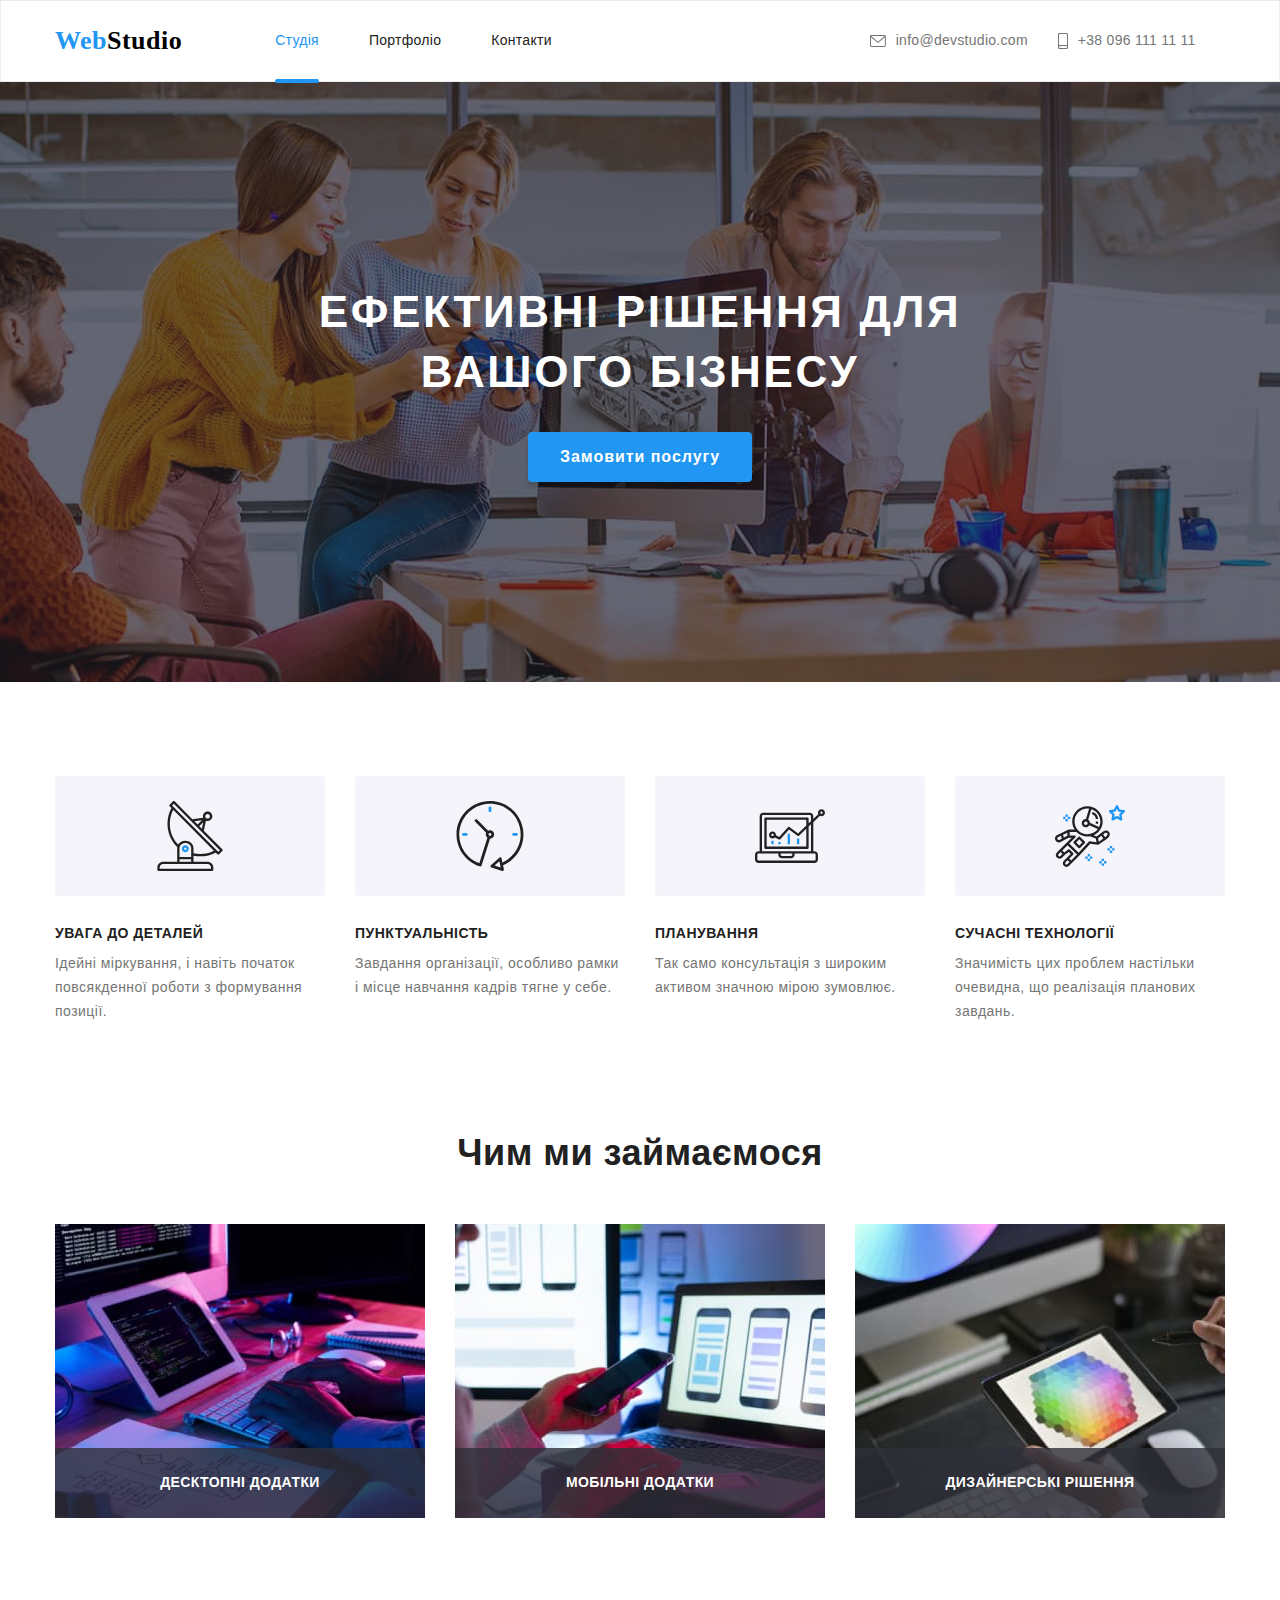
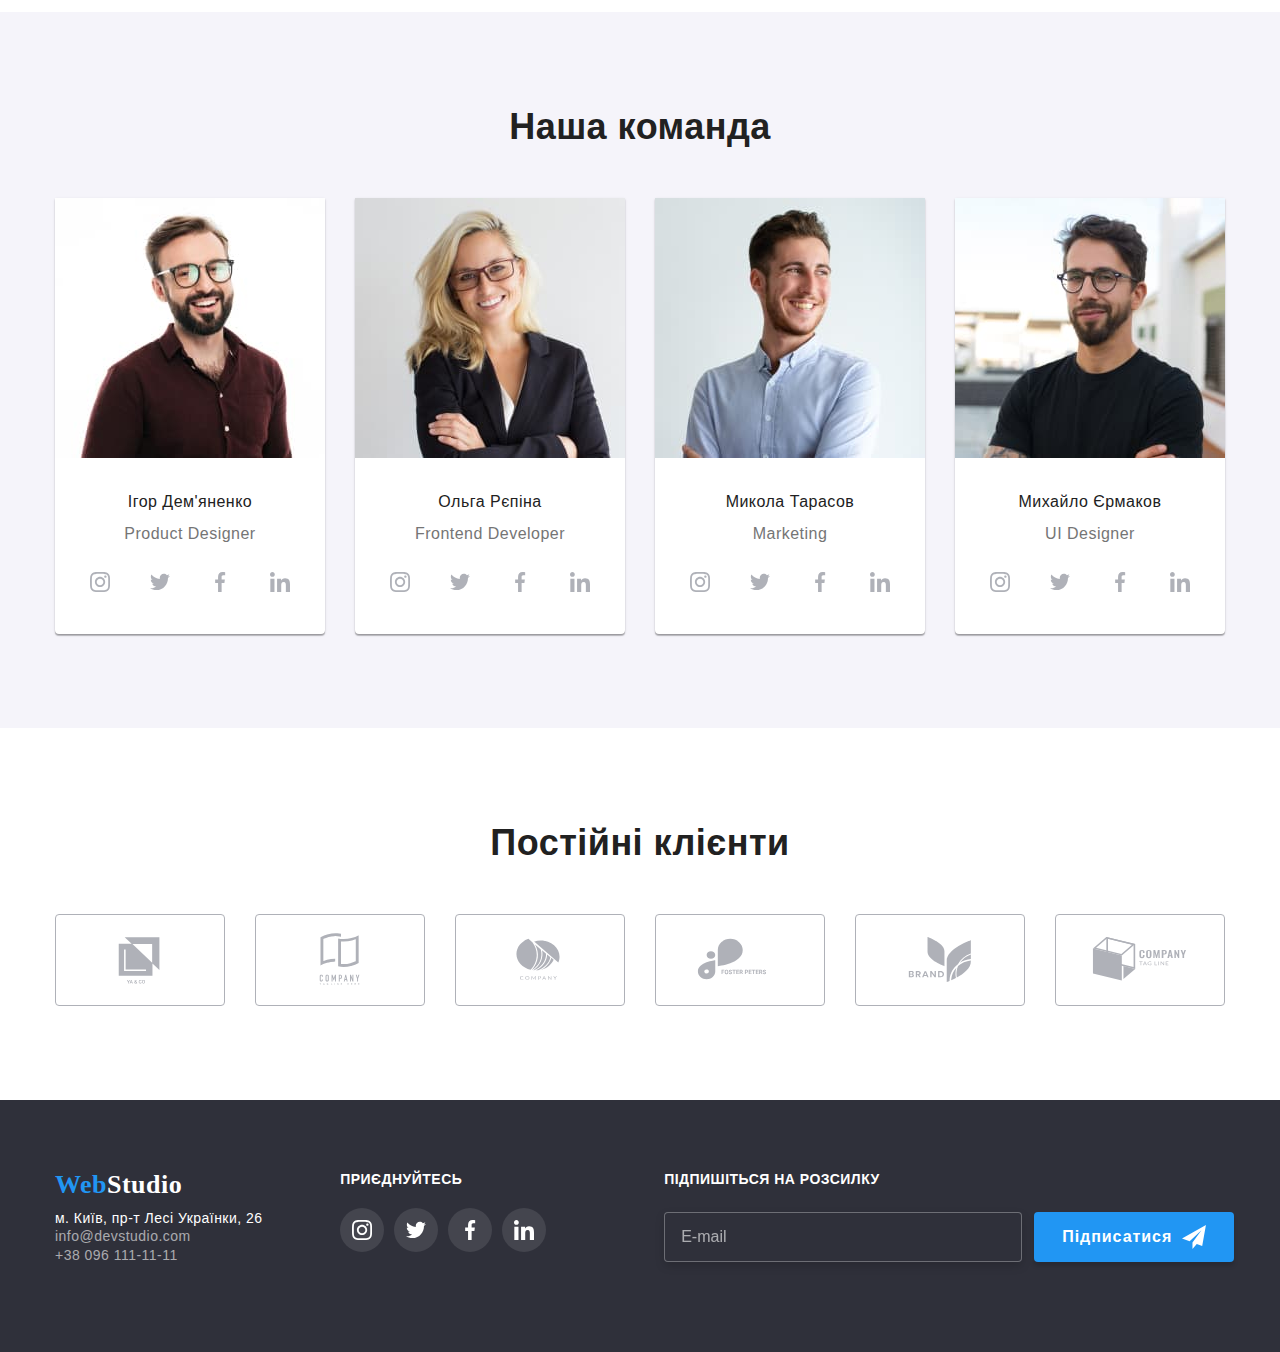
==== commit b7ca9e8a: "Зміна назв" ====
--- a/index.html
+++ b/index.html
@@ -76,8 +76,8 @@
                   <use href="./images/sprite.svg#icon-antenna"></use>
                 </svg>
               </div>
-              <h3 class="benefits__title">Увага до деталей</h3>
-              <p class="benefits__subtitle">
+              <h3 class="benefits__subtext">Увага до деталей</h3>
+              <p class="benefits__implication">
                 Ідейні міркування, і навіть початок повсякденної роботи з
                 формування позиції.
               </p>
@@ -88,8 +88,8 @@
                   <use href="./images/sprite.svg#icon-clock"></use>
                 </svg>
               </div>
-              <h3 class="benefits__title">Пунктуальність</h3>
-              <p class="benefits__subtitle">
+              <h3 class="benefits__subtext">Пунктуальність</h3>
+              <p class="benefits__implication">
                 Завдання організації, особливо рамки і місце навчання кадрів
                 тягне у себе.
               </p>
@@ -100,8 +100,8 @@
                   <use href="./images/sprite.svg#icon-diagram"></use>
                 </svg>
               </div>
-              <h3 class="benefits__title">Планування</h3>
-              <p class="benefits__subtitle">
+              <h3 class="benefits__subtext">Планування</h3>
+              <p class="benefits__implication">
                 Так само консультація з широким активом значною мірою зумовлює.
               </p>
             </li>
@@ -111,8 +111,8 @@
                   <use href="./images/sprite.svg#icon-astronaut"></use>
                 </svg>
               </div>
-              <h3 class="benefits__title">Сучасні технології</h3>
-              <p class="benefits__subtitle">
+              <h3 class="benefits__subtext">Сучасні технології</h3>
+              <p class="benefits__implication">
                 Значимість цих проблем настільки очевидна, що реалізація
                 планових завдань.
               </p>
@@ -124,41 +124,41 @@
       <!-- Що робимо -->
       <section class="job-section">
         <div class="container">
-          <h2 class="job-section__work-title">Чим ми займаємося</h2>
+          <h2 class="job-section__heading">Чим ми займаємося</h2>
           <ul class="work-list list">
-            <li class="work-list__photo-work">
+            <li class="work-list__photo">
               <div class="work-card">
                 <img
                   src="./images/pict1.jpg"
                   alt="Друкує на клавіатурі компьютера"
                   width="370"
                 />
-                <div class="work-card__work-applications">
-                  <p class="work-card__applications-text">Десктопні додатки</p>
+                <div class="work-card__applications">
+                  <p class="work-card__content">Десктопні додатки</p>
                 </div>
               </div>
             </li>
-            <li class="work-list__photo-work">
+            <li class="work-list__photo">
               <div class="work-card">
                 <img
                   src="./images/pict2.jpg"
                   alt="Працює з ноутбуком"
                   width="370"
                 />
-                <div class="work-card__work-applications">
-                  <p class="work-card__applications-text">Мобільні додатки</p>
+                <div class="work-card__applications">
+                  <p class="work-card__content">Мобільні додатки</p>
                 </div>
               </div>
             </li>
-            <li class="work-list__photo-work">
+            <li class="work-list__photo">
               <div class="work-card">
                 <img
                   src="./images/pict3.jpg"
                   alt="Малює на планшеті"
                   width="370"
                 />
-                <div class="work-card__work-applications">
-                  <p class="work-card__applications-text">Дизайнерські рішення</p>
+                <div class="work-card__applications">
+                  <p class="work-card__content">Дизайнерські рішення</p>
                 </div>
               </div>
             </li>
@@ -169,7 +169,7 @@
       <!-- Наша команда -->
       <section class="command">
         <div class="container">
-          <h2 class="command__team-title">Наша команда</h2>
+          <h2 class="command__heading">Наша команда</h2>
           <ul class="command__team list">
             <li class="team-foto">
               <img src="./images/photo1.jpg" alt="Ігор" width="270" />
@@ -327,45 +327,45 @@
       <!-- Постійні клієнти -->
       <section class="regular-customers">
         <div class="container">
-          <h2 class="regular-customers__title-customers">Постійні клієнти</h2>
-          <ul class="customers-logo list">
-            <li>
-              <a class="customers-logo__customers-link" href="#">
+          <h2 class="regular-customers__heading">Постійні клієнти</h2>
+          <ul class="brand list">
+            <li>
+              <a class="brand__customers-link" href="#">
                 <svg width="106" height="60">
                   <use href="./images/sprite.svg#icon-ya_co"></use>
                 </svg>
               </a>
             </li>
             <li>
-              <a class="customers-logo__customers-link" href="#">
+              <a class="brand__customers-link" href="#">
                 <svg  width="106" height="60">
                   <use href="./images/sprite.svg#icon-company_th"></use>
                 </svg>
               </a>
             </li>
             <li>
-              <a class="customers-logo__customers-link" href="#">
+              <a class="brand__customers-link" href="#">
                 <svg width="106" height="60">
                   <use href="./images/sprite.svg#icon-company"></use>
                 </svg>
               </a>
             </li>
             <li>
-              <a class="customers-logo__customers-link" href="#">
+              <a class="brand__customers-link" href="#">
                 <svg width="106" height="60">
                   <use href="./images/sprite.svg#icon-foster_peters"></use>
                 </svg>
               </a>
             </li>
             <li>
-              <a class="customers-logo__customers-link" href="#">
+              <a class="brand__customers-link" href="#">
                 <svg width="106" height="60">
                   <use href="./images/sprite.svg#icon-brand"></use>
                 </svg>
               </a>
             </li>
             <li>
-              <a class="customers-logo__customers-link" href="#">
+              <a class="brand__customers-link" href="#">
                 <svg width="106" height="60">
                   <use href="./images/sprite.svg#icon-company_tl"></use>
                 </svg>
@@ -379,15 +379,15 @@
     <!-- Футер -->
     <footer class="footer">
       <div class="footer__page-footer">
-        <div class="footer__container-address">
+        <div class="footer__address">
           <a class="logo" href="./index.html"><span class="logo__logotype-web">Web</span><span
               class="logo__logotype-studio logo__logotype-studio--inverse">Studio</span></a>
 
           <address>
-            <ul class="nav-footer list">
+            <ul class="communications list">
               <li>
                 <a
-                  class="nav-footer__items"
+                  class="communications__items"
                   href="https://goo.gl/maps/CPtrU1FHBa2aNyZL9"
                   target="_blank"
                   rel="noopener noreferrer nofollow"
@@ -396,12 +396,12 @@
                 >
               </li>
               <li>
-                <a class="nav-footer__items-contact" href="mailto:info@devstudio.com"
+                <a class="communications__items-contact" href="mailto:info@devstudio.com"
                   >info@devstudio.com</a
                 >
               </li>
               <li>
-                <a class="nav-footer__items-contact" href="tel:+380961111111"
+                <a class="communications__items-contact" href="tel:+380961111111"
                   >+38 096 111-11-11</a
                 >
               </li>
@@ -414,30 +414,30 @@
         <div class="joining">
           <h3 class="joining__title-footer">Приєднуйтесь</h3>
           <div class="icon-social">
-            <ul class="icon-social__social-networks list">
-              <li>
-                <a class="icon-social__link-social" href="#">
+            <ul class="badge__social-networks list">
+              <li>
+                <a class="badge__link-social" href="#">
                   <svg width="20" height="20">
                     <use href="./images/sprite.svg#icon-instagram"></use>
                   </svg>
                 </a>
               </li>
               <li>
-                <a class="icon-social__link-social" href="#">
+                <a class="badge__link-social" href="#">
                   <svg width="20" height="20">
                     <use href="./images/sprite.svg#icon-twitter"></use>
                   </svg>
                 </a>
               </li>
               <li>
-                <a class="icon-social__link-social" href="#">
+                <a class="badge__link-social" href="#">
                   <svg width="20" height="20">
                     <use href="./images/sprite.svg#icon-facebook"></use>
                   </svg>
                 </a>
               </li>
               <li>
-                <a class="icon-social__link-social" href="#">
+                <a class="badge__link-social" href="#">
                   <svg width="20" height="20">
                     <use href="./images/sprite.svg#icon-linkedin"></use>
                   </svg>
@@ -451,10 +451,10 @@
 
         <div class="subscription">
           <h3 class="subscription__title-subscribe">Підпишіться на розсилку</h3>
-          <form class="form-subscribe">
+          <form class="subscribe">
             <label for="subscribe-mail">
               <input
-                class="form-subscribe__input-subscribe"
+                class="subscribe__input-subscribe"
                 type="email"
                 name="subscribe-mail"
                 placeholder="E-mail"
@@ -481,46 +481,46 @@
           </svg>
         </button>
         <h2 class="backdrop__title-modal">Залиште свої дані, ми вам передзвонимо</h2>
-        <form class="contact-form">
-          <label class="contact-form__form-label" for="nickname">Ім'я</label>
-          <div class="form-field">
+        <form class="form">
+          <label class="form__form-label" for="nickname">Ім'я</label>
+          <div class="field">
             <input
-              class="form-field__form-input"
+              class="field__form-input"
               type="text"
               name="nickname"
               id="nickname"
             />
-            <svg class="form-field__modal-icon" width="18" height="18">
+            <svg class="field__modal-icon" width="18" height="18">
               <use href="./images/sprite.svg#icon-person"></use>
             </svg>
           </div>
-          <label class="contact-form__form-label" for="user-tel">Телефон</label>
-          <div class="form-field">
+          <label class="form__form-label" for="user-tel">Телефон</label>
+          <div class="field">
             <input
-              class="form-field__form-input"
+              class="field__form-input"
               type="tel"
               name="user-tel"
               id="user-tel"
             />
-            <svg class="form-field__modal-icon" width="18" height="18">
+            <svg class="field__modal-icon" width="18" height="18">
               <use href="./images/sprite.svg#icon-phone"></use>
             </svg>
           </div>
-          <label class="contact-form__form-label" for="user-mail">Пошта</label>
-          <div class="form-field">
+          <label class="form__form-label" for="user-mail">Пошта</label>
+          <div class="field">
             <input
-              class="form-field__form-input"
+              class="field__form-input"
               type="email"
               name="user-mail"
               id="user-mail"
             />
-            <svg class="form-field__modal-icon" width="18" height="18">
+            <svg class="field__modal-icon" width="18" height="18">
               <use href="./images/sprite.svg#icon-email"></use>
             </svg>
           </div>
-          <label class="contact-form__form-label" for="user-coment">Коментар</label>
+          <label class="form__form-label" for="user-coment">Коментар</label>
           <textarea
-            class="contact-form__form-coment"
+            class="form__form-coment"
             name="user-coment"
             id="user-coment"
             placeholder="Введіть текст"
@@ -530,12 +530,12 @@
           <div class="checkbox">
             <label class="checkbox__label-check">
               <input
-                class="input-check visually-hidden"
+                class="check visually-hidden"
                 type="checkbox"
                 name="terms-checkbox"
               />
-              <span class="input-check__icon-check"></span>
-              <span class="input-check__text-check"
+              <span class="check__icon-check"></span>
+              <span class="check__text-check"
                 >Погоджуюся з розсилкою та приймаю</span
               >
               <a class="checkbox__terms-contract" href="#">Умови договору</a>
--- a/css/main.min.css
+++ b/css/main.min.css
@@ -1 +1 @@
-:root{--primary-text-color: #212121;--color-white: #ffffff;--text-color: #757575;--accent-color: #2196f3;--background-color-primary: #2f303a;--background-color: #f5f5f5;--background-color-sekondary: #f5f4fa;--color-logo: #000000;--background-color-button: #188ce8;--font-family-primary: Roboto;--font-family-sekondary: Raleway;--color-text-contact: rgba(255, 255, 255, 0.6);--background-color-social: #afb1b8;--border-color-header: #ececec;--border-color-portfolio: #eeeeee;--background-color-modal: rgba(0, 0, 0, 0.2);--background-color-modal-btn: rgba(0, 0, 0, 0.1);--background-color-card: rgba(33, 150, 243, 0.9);--background-color-applications: rgba(47, 48, 58, 0.8);--border-color-modal: rgba(33, 33, 33, 0.2);--color-text-coment: rgba(117, 117, 117, 0.5);--color-bord-subscription: rgba(255, 255, 255, 0.3)}/*! modern-normalize v1.1.0 | MIT License | https://github.com/sindresorhus/modern-normalize */*,::before,::after{-webkit-box-sizing:border-box;box-sizing:border-box}html{line-height:1.15;-webkit-text-size-adjust:100%;-moz-tab-size:4;-o-tab-size:4;tab-size:4}body{margin:0;font-family:system-ui,-apple-system,"Segoe UI",Roboto,Helvetica,Arial,sans-serif,"Apple Color Emoji","Segoe UI Emoji"}hr{height:0;color:inherit}abbr[title]{-webkit-text-decoration:underline dotted;text-decoration:underline dotted}b,strong{font-weight:bolder}code,kbd,samp,pre{font-family:ui-monospace,SFMono-Regular,Consolas,"Liberation Mono",Menlo,monospace;font-size:1em}small{font-size:80%}sub,sup{font-size:75%;line-height:0;position:relative;vertical-align:baseline}sub{bottom:-0.25em}sup{top:-0.5em}table{text-indent:0;border-color:inherit}button,input,optgroup,select,textarea{font-family:inherit;font-size:100%;line-height:1.15;margin:0}button,select{text-transform:none}button,[type=button],[type=reset],[type=submit]{-webkit-appearance:button}::-moz-focus-inner{border-style:none;padding:0}:-moz-focusring{outline:1px dotted ButtonText}:-moz-ui-invalid{box-shadow:none}legend{padding:0}progress{vertical-align:baseline}::-webkit-inner-spin-button,::-webkit-outer-spin-button{height:auto}[type=search]{-webkit-appearance:textfield;outline-offset:-2px}::-webkit-search-decoration{-webkit-appearance:none}::-webkit-file-upload-button{-webkit-appearance:button;font:inherit}summary{display:list-item}body{color:var(--primary-text-color);font-family:Roboto,sans-serif;letter-spacing:.03em}.current::after{display:inline-block;content:"";width:100%;height:4px;position:absolute;left:0;bottom:-2px;background-color:var(--accent-color);border-radius:2px}@font-face{font-family:"Roboto";font-style:normal;font-weight:400;src:url("../fonts/roboto-v30-cyrillic-regular.eot");src:local(""),url("../fonts/roboto-v30-cyrillic-regular.eot?#iefix") format("embedded-opentype"),url("../fonts/roboto-v30-cyrillic-regular.woff2") format("woff2"),url("../fonts/roboto-v30-cyrillic-regular.woff") format("woff"),url("../fonts/roboto-v30-cyrillic-regular.ttf") format("truetype"),url("../fonts/roboto-v30-cyrillic-regular.svg#Roboto") format("svg")}@font-face{font-family:"Roboto";font-style:normal;font-weight:500;src:url("../fonts/roboto-v30-cyrillic-500.eot");src:local(""),url("../fonts/roboto-v30-cyrillic-500.eot?#iefix") format("embedded-opentype"),url("../fonts/roboto-v30-cyrillic-500.woff2") format("woff2"),url("../fonts/roboto-v30-cyrillic-500.woff") format("woff"),url("../fonts/roboto-v30-cyrillic-500.ttf") format("truetype"),url("../fonts/roboto-v30-cyrillic-500.svg#Roboto") format("svg")}@font-face{font-family:"Roboto";font-style:normal;font-weight:700;src:url("../fonts/roboto-v30-cyrillic-700.eot");src:local(""),url("../fonts/roboto-v30-cyrillic-700.eot?#iefix") format("embedded-opentype"),url("../fonts/roboto-v30-cyrillic-700.woff2") format("woff2"),url("../fonts/roboto-v30-cyrillic-700.woff") format("woff"),url("../fonts/roboto-v30-cyrillic-700.ttf") format("truetype"),url("../fonts/roboto-v30-cyrillic-700.svg#Roboto") format("svg")}@font-face{font-family:"Roboto";font-style:normal;font-weight:900;src:url("../fonts/roboto-v30-cyrillic-900.eot");src:local(""),url("../fonts/roboto-v30-cyrillic-900.eot?#iefix") format("embedded-opentype"),url("../fonts/roboto-v30-cyrillic-900.woff2") format("woff2"),url("../fonts/roboto-v30-cyrillic-900.woff") format("woff"),url("../fonts/roboto-v30-cyrillic-900.ttf") format("truetype"),url("../fonts/roboto-v30-cyrillic-900.svg#Roboto") format("svg")}@font-face{font-family:"Raleway";font-style:normal;font-weight:400;src:url("../fonts/raleway-v28-latin-regular.eot");src:local(""),url("../fonts/raleway-v28-latin-regular.eot?#iefix") format("embedded-opentype"),url("../fonts/raleway-v28-latin-regular.woff2") format("woff2"),url("../fonts/raleway-v28-latin-regular.woff") format("woff"),url("../fonts/raleway-v28-latin-regular.ttf") format("truetype"),url("../fonts/raleway-v28-latin-regular.svg#Raleway") format("svg")}@font-face{font-family:"Raleway";font-style:normal;font-weight:700;src:url("../fonts/raleway-v28-latin-700.eot");src:local(""),url("../fonts/raleway-v28-latin-700.eot?#iefix") format("embedded-opentype"),url("../fonts/raleway-v28-latin-700.woff2") format("woff2"),url("../fonts/raleway-v28-latin-700.woff") format("woff"),url("../fonts/raleway-v28-latin-700.ttf") format("truetype"),url("../fonts/raleway-v28-latin-700.svg#Raleway") format("svg")}.command__team,.portfolio,.nav-footer,.customers-logo,.logotype__social-team,.work-list,.container-contact__nav,.burger,.icon-social__social-networks,.btn,.section-benefits__index{padding:0;margin:0;list-style:none;text-decoration:none}.visually-hidden{position:absolute;width:1px;height:1px;margin:-1px;border:0;padding:0;white-space:nowrap;-webkit-clip-path:inset(100%);clip-path:inset(100%);clip:rect(0 0 0 0);overflow:hidden}.backdrop{position:fixed;top:0;left:0;width:100%;height:100%;background-color:var(--background-color-modal);opacity:1;-webkit-transition:opacity 500ms cubic-bezier(0.4, 0, 0.2, 1),visibility 500ms cubic-bezier(0.4, 0, 0.2, 1);transition:opacity 500ms cubic-bezier(0.4, 0, 0.2, 1),visibility 500ms cubic-bezier(0.4, 0, 0.2, 1)}.backdrop.is-hidden{opacity:0;visibility:hidden;pointer-events:none}.backdrop.is-hidden .backdrop__modal{-webkit-transform:translate(-50%, -50%) scale(1.2);transform:translate(-50%, -50%) scale(1.2)}.backdrop__modal{position:absolute;max-width:528px;min-height:581px;left:50%;top:50%;padding:40px;background-color:var(--color-white);-webkit-box-shadow:0px 1px 3px rgba(0,0,0,.12),0px 1px 1px rgba(0,0,0,.14),0px 2px 1px rgba(0,0,0,.2);box-shadow:0px 1px 3px rgba(0,0,0,.12),0px 1px 1px rgba(0,0,0,.14),0px 2px 1px rgba(0,0,0,.2);border-radius:4px;-webkit-transform:translate(-50%, -50%) scale(1);transform:translate(-50%, -50%) scale(1);-webkit-transition:-webkit-transform 500ms cubic-bezier(0.4, 0, 0.2, 1);transition:-webkit-transform 500ms cubic-bezier(0.4, 0, 0.2, 1);transition:transform 500ms cubic-bezier(0.4, 0, 0.2, 1);transition:transform 500ms cubic-bezier(0.4, 0, 0.2, 1), -webkit-transform 500ms cubic-bezier(0.4, 0, 0.2, 1)}.backdrop__title-modal{margin-top:0%;margin-bottom:12px;font-size:20px;line-height:1.15;text-align:center;color:var(--primary-text-color)}.contact-form{width:448px}.contact-form__form-label{display:block;margin-bottom:4px;font-size:12px;line-height:1.17;letter-spacing:.01em;color:var(--text-color)}.contact-form__form-coment{width:100%;height:120px;padding:12px 16px;margin-bottom:20px;resize:none;-webkit-columns:var(--text-color);-moz-columns:var(--text-color);columns:var(--text-color);font-size:12px;line-height:1.17;letter-spacing:.01em;border:1px solid var(--background-color-modal);border-radius:4px;outline:none;-webkit-transition:border-color 250ms cubic-bezier(0.4, 0, 0.2, 1);transition:border-color 250ms cubic-bezier(0.4, 0, 0.2, 1);cursor:pointer}.contact-form__form-coment:focus{border-color:var(--accent-color)}.contact-form__form-coment::-webkit-input-placeholder{color:var(--color-text-coment)}.contact-form__form-coment::-moz-placeholder{color:var(--color-text-coment)}.contact-form__form-coment:-ms-input-placeholder{color:var(--color-text-coment)}.contact-form__form-coment::-ms-input-placeholder{color:var(--color-text-coment)}.contact-form__form-coment::placeholder{color:var(--color-text-coment)}.form-field{position:relative;margin-bottom:10px}.form-field__form-input{width:100%;height:40px;padding:12px 12px 12px 42px;border:1px solid var(--background-color-modal);border-radius:4px;outline:none;-webkit-transition:border-color 250ms cubic-bezier(0.4, 0, 0.2, 1);transition:border-color 250ms cubic-bezier(0.4, 0, 0.2, 1);cursor:pointer}.form-field__form-input:focus{border-color:var(--accent-color)}.form-field__modal-icon{position:absolute;display:inline-block;top:50%;left:15px;-webkit-transform:translateY(-50%);transform:translateY(-50%);fill:currentColor}.form-field__form-input:focus+.form-field__modal-icon{fill:var(--accent-color)}.section-benefits{max-width:1600px;padding-top:94px;margin-left:auto;margin-right:auto}.section-benefits__index{display:-webkit-box;display:-ms-flexbox;display:flex;gap:30px}.section-benefits .benefits{display:-webkit-box;display:-ms-flexbox;display:flex;-webkit-box-pack:center;-ms-flex-pack:center;justify-content:center;-webkit-box-align:center;-ms-flex-align:center;align-items:center;width:270px;height:120px;margin-bottom:30px;fill:currentColor;background-color:var(--background-color-sekondary);border-radius:4px}.section-benefits__title{margin-bottom:10px;margin-top:0;font-size:14px;line-height:1.14;text-transform:uppercase;color:var(--primary-text-color)}.section-benefits__subtitle{margin-top:0;font-size:14px;line-height:1.71;color:var(--text-color)}.button{min-width:216px;padding:10px 32px;margin-top:30px;margin-left:auto;margin-right:auto;font-family:inherit;font-weight:700;font-size:16px;line-height:1.88;letter-spacing:.06em;-webkit-box-shadow:0px 4px 4px rgba(0,0,0,.15);box-shadow:0px 4px 4px rgba(0,0,0,.15);border-radius:4px;border:none;color:var(--color-white);background-color:var(--accent-color);cursor:pointer;-webkit-transition:background-color 250ms cubic-bezier(0.4, 0, 0.2, 1);transition:background-color 250ms cubic-bezier(0.4, 0, 0.2, 1)}.button:hover,.button:focus{color:var(--color-white);background-color:var(--background-color-button)}.button-close{position:absolute;top:8px;right:8px;display:-webkit-box;display:-ms-flexbox;display:flex;-webkit-box-pack:center;-ms-flex-pack:center;justify-content:center;-webkit-box-align:center;-ms-flex-align:center;align-items:center;width:30px;height:30px;fill:var(--color-logo);border-radius:50%;background-color:var(--color-white);border:1px solid var(--background-color-modal-btn);-webkit-transition:fill 250ms cubic-bezier(0.4, 0, 0.2, 1);transition:fill 250ms cubic-bezier(0.4, 0, 0.2, 1);cursor:pointer}.button-close:hover{fill:var(--accent-color)}.button-modal{display:-webkit-box;display:-ms-flexbox;display:flex;min-width:200px;padding:10px 52px;margin-top:30px;margin-left:auto;margin-right:auto;font-family:inherit;font-weight:700;font-size:16px;line-height:1.88;letter-spacing:.06em;-webkit-box-shadow:0px 4px 4px rgba(0,0,0,.15);box-shadow:0px 4px 4px rgba(0,0,0,.15);border-radius:4px;border:none;color:var(--color-white);background-color:var(--accent-color);text-align:center;cursor:pointer;-webkit-transition:background-color 250ms cubic-bezier(0.4, 0, 0.2, 1);transition:background-color 250ms cubic-bezier(0.4, 0, 0.2, 1)}.button-modal:hover,.button-modal:focus{color:var(--color-white);background-color:var(--background-color-button)}.button-subscribe{display:-webkit-box;display:-ms-flexbox;display:flex;-webkit-box-pack:center;-ms-flex-pack:center;justify-content:center;-webkit-box-align:center;-ms-flex-align:center;align-items:center;width:200px;height:50px;padding:10px 28px;font-weight:700;font-size:16px;line-height:30px;letter-spacing:.06em;color:var(--color-white);background-color:var(--accent-color);-webkit-box-shadow:0px 4px 4px rgba(0,0,0,.15);box-shadow:0px 4px 4px rgba(0,0,0,.15);border-radius:4px;border:none;cursor:pointer;-webkit-transition:background-color 250ms cubic-bezier(0.4, 0, 0.2, 1);transition:background-color 250ms cubic-bezier(0.4, 0, 0.2, 1)}.button-subscribe:hover,.button-subscribe:focus{color:var(--color-white);background-color:var(--background-color-button)}.button-subscribe__icon-subscribe--append{fill:currentColor;margin-left:10px}.btn{display:-webkit-box;display:-ms-flexbox;display:flex;-webkit-box-pack:center;-ms-flex-pack:center;justify-content:center;margin-bottom:50px;gap:8px}.btn__buttons{cursor:pointer;padding:6px 22px;color:var(--primary-text-color);border-radius:4px;border:none;font-family:inherit;font-weight:500;font-size:16px;line-height:1.63;text-align:center;-webkit-transition:color 250ms cubic-bezier(0.4, 0, 0.2, 1);transition:color 250ms cubic-bezier(0.4, 0, 0.2, 1)}.btn__buttons:hover,.btn__buttons:focus{color:var(--color-white);background-color:var(--accent-color);-webkit-box-shadow:0px 3px 1px rgba(0,0,0,.1),0px 1px 2px rgba(0,0,0,.08),0px 2px 2px rgba(0,0,0,.12);box-shadow:0px 3px 1px rgba(0,0,0,.1),0px 1px 2px rgba(0,0,0,.08),0px 2px 2px rgba(0,0,0,.12)}.work-card{position:relative;display:-webkit-box;display:-ms-flexbox;display:flex;-webkit-box-pack:center;-ms-flex-pack:center;justify-content:center}.work-card__work-applications{position:absolute;width:100%;height:70px;bottom:0;background-color:var(--background-color-applications)}.work-card__applications-text{padding-top:27px;padding-bottom:27px;margin:0;font-weight:700;font-size:14px;line-height:1.14;letter-spacing:.03em;text-transform:uppercase;color:var(--color-white)}.card-thumb{position:relative;overflow:hidden;width:370px;height:294px}.card-thumb__photo-portfolio{display:block;margin-bottom:0}.portfolio-overlay{position:absolute;top:0;left:0;width:100%;height:100%;opacity:0;pointer-events:none;background-color:var(--background-color-card);-webkit-transform:translateY(100%);transform:translateY(100%);-webkit-transition:opacity 250ms cubic-bezier(0.4, 0, 0.2, 1),-webkit-transform 250ms cubic-bezier(0.4, 0, 0.2, 1);transition:opacity 250ms cubic-bezier(0.4, 0, 0.2, 1),-webkit-transform 250ms cubic-bezier(0.4, 0, 0.2, 1);transition:transform 250ms cubic-bezier(0.4, 0, 0.2, 1),opacity 250ms cubic-bezier(0.4, 0, 0.2, 1);transition:transform 250ms cubic-bezier(0.4, 0, 0.2, 1),opacity 250ms cubic-bezier(0.4, 0, 0.2, 1),-webkit-transform 250ms cubic-bezier(0.4, 0, 0.2, 1)}.portfolio-overlay__aside-subject{padding:0 24px;margin-top:20px;margin-bottom:4px;color:var(--primary-text-color);font-size:18px;line-height:2;letter-spacing:.06em}.portfolio-overlay__subject{padding:0 24px;margin-top:0px;margin-bottom:20px;color:var(--text-color);font-size:16px;line-height:1.88}.checkbox{position:relative;display:-webkit-box;display:-ms-flexbox;display:flex;-webkit-box-pack:center;-ms-flex-pack:center;justify-content:center;-webkit-box-align:center;-ms-flex-align:center;align-items:center;width:100%}.checkbox__label-check{display:-webkit-box;display:-ms-flexbox;display:flex;-webkit-box-pack:center;-ms-flex-pack:center;justify-content:center;-webkit-box-align:center;-ms-flex-align:center;align-items:center}.checkbox__terms-contract{padding-left:5px;font-size:14px;line-height:1.7;color:var(--accent-color)}.input-check{-webkit-appearance:none;-moz-appearance:none;appearance:none;position:absolute}.input-check__icon-check{position:absolute;top:50%;left:10px;-webkit-transform:translateY(-50%);transform:translateY(-50%);display:inline-block;width:16px;height:15px;background-color:var(--background-color);border:1px solid var(--color-logo);border-radius:2px;-webkit-transition:border 250ms cubic-bezier(0.4, 0, 0.2, 1);transition:border 250ms cubic-bezier(0.4, 0, 0.2, 1);cursor:pointer}.input-check__text-check{padding-left:7px;font-size:14px;line-height:1.7;color:var(--text-color)}.input-check:checked+.input-check__icon-check{background-color:var(--accent-color);border:1px solid var(--accent-color);background-image:url("../images/icon-check.svg");background-size:contain;background-origin:border-box}.container{width:100%;max-width:1200px;margin:0 auto;padding:0 15px}.joining{margin-top:72px;margin-left:65px;margin-bottom:100px;width:206px;height:80px}.joining__title-footer{margin-top:0;margin-bottom:20px;font-size:14px;line-height:1.14;text-transform:uppercase;color:var(--color-white)}.icon-social{display:-webkit-box;display:-ms-flexbox;display:flex;-webkit-box-pack:center;-ms-flex-pack:center;justify-content:center;-webkit-box-align:center;-ms-flex-align:center;align-items:center;gap:10px}.icon-social__social-networks{display:-webkit-box;display:-ms-flexbox;display:flex;-webkit-box-pack:center;-ms-flex-pack:center;justify-content:center;-webkit-box-align:center;-ms-flex-align:center;align-items:center;gap:10px}.icon-social__link-social{display:-webkit-box;display:-ms-flexbox;display:flex;-webkit-box-pack:center;-ms-flex-pack:center;justify-content:center;-webkit-box-align:center;-ms-flex-align:center;align-items:center;width:44px;height:44px;fill:var(--color-white);background-color:rgba(255,255,255,.1);border-radius:50%}.icon-social__link-social:hover{fill:var(--color-white);background-color:var(--accent-color)}.page-header{display:-webkit-box;display:-ms-flexbox;display:flex;-webkit-box-pack:center;-ms-flex-pack:center;justify-content:center;-webkit-box-align:center;-ms-flex-align:center;align-items:center;max-width:1600px;margin:0 auto;border:1px solid var(--border-color-header)}.page-header__header{display:-webkit-box;display:-ms-flexbox;display:flex;-webkit-box-pack:justify;-ms-flex-pack:justify;justify-content:space-between;-webkit-box-align:center;-ms-flex-align:center;align-items:center;width:100%;max-width:1200px;height:80px;padding:0 15px}.burger{display:-webkit-box;display:-ms-flexbox;display:flex;padding:0;margin:0 auto}.burger__nav-link:not(:last-child){margin-right:50px}.burger__nav-link:last-child{margin-right:auto}.burger__nav-link .burger__link{position:relative;display:block;padding:32px 0;font-weight:500;font-size:14px;line-height:1.14;letter-spacing:.02em;text-decoration:none;color:var(--primary-text-color);-webkit-transition:color 250ms cubic-bezier(0.4, 0, 0.2, 1);transition:color 250ms cubic-bezier(0.4, 0, 0.2, 1)}.burger__nav-link .burger__link:hover,.burger__nav-link .burger__link:focus{color:var(--accent-color)}.burger__nav-link .burger__link.current{color:var(--accent-color)}.container-contact{max-width:1200px;padding-top:32px;padding-bottom:32px;margin:0 auto 0 318px;text-align:center}.container-contact__nav{display:-webkit-box;display:-ms-flexbox;display:flex;gap:30px}.contact{display:-webkit-box;display:-ms-flexbox;display:flex;-webkit-box-pack:center;-ms-flex-pack:center;justify-content:center;-webkit-box-align:center;-ms-flex-align:center;align-items:center}.contact__icon-header{margin-right:10px;fill:currentColor}.contact__icon-header:hover{color:var(--accent-color)}.container-contact__nav .contact__item-header{display:-webkit-box;display:-ms-flexbox;display:flex;-webkit-box-pack:center;-ms-flex-pack:center;justify-content:center;-webkit-box-align:center;-ms-flex-align:center;align-items:center;padding:32px 0;color:var(--text-color);font-weight:500;font-size:14px;line-height:1.14;letter-spacing:.02em;text-decoration:none;-webkit-transition:color 250ms cubic-bezier(0.4, 0, 0.2, 1);transition:color 250ms cubic-bezier(0.4, 0, 0.2, 1)}.container-contact__nav .contact__item-header:hover,.container-contact__nav .contact__item-header:focus{color:var(--accent-color)}.hero{max-width:1600px;margin:0 auto;text-align:center;background-image:-webkit-gradient(linear, left top, right top, from(rgba(47, 48, 58, 0.4)), to(rgba(47, 48, 58, 0.4))),url("../images/bg-hero.jpg");background-image:linear-gradient(to right, rgba(47, 48, 58, 0.4), rgba(47, 48, 58, 0.4)),url("../images/bg-hero.jpg");background-repeat:no-repeat;background-position:center;background-size:cover}.hero__hero-list{display:block;-webkit-box-pack:center;-ms-flex-pack:center;justify-content:center;-webkit-box-align:center;-ms-flex-align:center;align-items:center;padding-top:200px;padding-bottom:200px}.hero__hero-title{max-width:696px;margin:0 auto;color:var(--color-white);font-weight:900;font-size:44px;line-height:1.36;letter-spacing:.06em;text-transform:uppercase}.job-section{padding:94px 0;text-align:center}.job-section__work-title{margin-top:0;margin-bottom:50px;color:var(--primary-text-color);font-size:36px;line-height:1.17}.work-list{display:-webkit-box;display:-ms-flexbox;display:flex;-webkit-box-pack:center;-ms-flex-pack:center;justify-content:center;-webkit-box-align:center;-ms-flex-align:center;align-items:center;gap:30px}.work-list__photo-work:last-child{margin-right:215px}.work-list__photo-work:first-child{margin-left:215px}.logo{margin-right:93px;font-weight:700;font-family:var(--font-family-sekondary);font-size:26px;line-height:1.9;text-decoration:none;color:var(--color-logo)}.logo .logo__logotype-web{color:var(--accent-color)}.logo__logotype-studio--inverse{color:var(--color-white)}.logotype{display:-webkit-box;display:-ms-flexbox;display:flex;-webkit-box-pack:center;-ms-flex-pack:center;justify-content:center;-webkit-box-align:center;-ms-flex-align:center;align-items:center;margin-bottom:30px;margin-left:auto;margin-right:auto;width:206px;height:44px;gap:10px}.logotype__social-team{display:-webkit-box;display:-ms-flexbox;display:flex;-webkit-box-pack:center;-ms-flex-pack:center;justify-content:center;-webkit-box-align:center;-ms-flex-align:center;align-items:center;width:206px;height:44px;gap:16px}.logotype__social-link{display:-webkit-box;display:-ms-flexbox;display:flex;-webkit-box-pack:center;-ms-flex-pack:center;justify-content:center;-webkit-box-align:center;-ms-flex-align:center;align-items:center;width:44px;height:44px;fill:var(--background-color-social);background-color:var(--color-white);border-radius:50%;-webkit-transition:background-color 250ms cubic-bezier(0.4, 0, 0.2, 1);transition:background-color 250ms cubic-bezier(0.4, 0, 0.2, 1)}.logotype__social-link:hover{fill:var(--color-white);background-color:var(--accent-color)}.customers-logo{display:-webkit-box;display:-ms-flexbox;display:flex;-webkit-box-pack:center;-ms-flex-pack:center;justify-content:center;-webkit-box-align:center;-ms-flex-align:center;align-items:center;gap:30px}.customers-logo__customers-link{display:-webkit-box;display:-ms-flexbox;display:flex;-webkit-box-pack:center;-ms-flex-pack:center;justify-content:center;-webkit-box-align:center;-ms-flex-align:center;align-items:center;width:170px;height:92px;fill:var(--background-color-social);background-color:var(--color-white);border:1px solid var(--background-color-social);border-radius:4px;-webkit-transition:background-color-social 250ms cubic-bezier(0.4, 0, 0.2, 1);transition:background-color-social 250ms cubic-bezier(0.4, 0, 0.2, 1)}.customers-logo__customers-link:hover{fill:var(--accent-color);border:1px solid var(--accent-color)}.footer{max-width:1600px;height:252px;padding-top:0;margin-left:auto;margin-right:auto;background-color:var(--background-color-primary)}.footer__page-footer{display:-webkit-box;display:-ms-flexbox;display:flex;width:100%;max-width:1200px;margin:0 auto;padding:0 15px}.footer__container-address{margin-top:60px;margin-bottom:60px}.nav-footer .nav-footer__items{color:var(--color-white);font-style:normal;font-size:14px;line-height:1.17;text-decoration:none}.nav-footer .nav-footer__items:hover,.nav-footer .nav-footer__items:focus{color:var(--accent-color)}.nav-footer .nav-footer__items-contact{color:var(--color-text-contact);font-style:normal;font-size:14px;line-height:1.17;text-decoration:none}.nav-footer .nav-footer__items-contact:hover,.nav-footer .nav-footer__items-contact:focus{color:var(--accent-color)}.project{padding:94px 0;background-color:var(--color-white);border:1px solid var(--border-color-portfolio)}.portfolio{display:-webkit-box;display:-ms-flexbox;display:flex;-webkit-box-pack:justify;-ms-flex-pack:justify;justify-content:space-between;-ms-flex-wrap:wrap;flex-wrap:wrap;padding:0;margin:0;gap:30px 30px}.portfolio__card-link{display:block;width:370px;height:404px;border:1px solid var(--border-color-portfolio);text-decoration:none}.portfolio__card-link:hover .portfolio-overlay,.portfolio__card-link:focus{-webkit-transform:translateY(0);transform:translateY(0);opacity:1;-webkit-box-shadow:0px 1px 1px rgba(0,0,0,.12),0px 4px 4px rgba(0,0,0,.06),1px 4px 6px rgba(0,0,0,.16);box-shadow:0px 1px 1px rgba(0,0,0,.12),0px 4px 4px rgba(0,0,0,.06),1px 4px 6px rgba(0,0,0,.16)}.portfolio__thumb-text{padding:63px 24px;margin:0;width:100%;max-height:294px;color:var(--color-white);font-size:18px;line-height:1.56}.regular-customers{padding:94px 0;text-align:center}.regular-customers__title-customers{margin-top:0;margin-bottom:50px;font-size:36px;line-height:1.17}.command{display:-webkit-box;display:-ms-flexbox;display:flex;-webkit-box-pack:center;-ms-flex-pack:center;justify-content:center;-webkit-box-align:center;-ms-flex-align:center;align-items:center;padding:94px 0;margin:0 auto;text-align:center;background-color:var(--background-color-sekondary)}.command__team-title{display:-webkit-box;display:-ms-flexbox;display:flex;-webkit-box-pack:center;-ms-flex-pack:center;justify-content:center;-webkit-box-align:center;-ms-flex-align:center;align-items:center;margin-top:0;margin-bottom:50px;color:var(--primary-text-color);font-size:36px;line-height:1.17}.command__team{display:-webkit-box;display:-ms-flexbox;display:flex;-webkit-box-pack:center;-ms-flex-pack:center;justify-content:center;-webkit-box-align:center;-ms-flex-align:center;align-items:center;gap:30px}.team-foto{display:block;background-color:var(--color-white);-webkit-box-shadow:0px 1px 3px rgba(0,0,0,.12),0px 1px 1px rgba(0,0,0,.14),0px 2px 1px rgba(0,0,0,.2);box-shadow:0px 1px 3px rgba(0,0,0,.12),0px 1px 1px rgba(0,0,0,.14),0px 2px 1px rgba(0,0,0,.2);border-radius:0px 0px 4px 4px}.team-foto__title{margin-top:30px;margin-bottom:0;color:var(--primary-text-color);font-weight:500;font-size:16px;line-height:1.19}.team-foto__subtitle{margin-top:10pt;margin-bottom:16px;color:var(--text-color);font-size:16px;line-height:1.19}.subscription{margin-top:72px;margin-left:118px}.subscription__title-subscribe{margin-top:0;margin-bottom:24px;font-size:14px;line-height:1.14;text-transform:uppercase;color:var(--color-white)}.form-subscribe{display:-webkit-box;display:-ms-flexbox;display:flex;-webkit-box-pack:center;-ms-flex-pack:center;justify-content:center;-webkit-box-align:center;-ms-flex-align:center;align-items:center}.form-subscribe__input-subscribe{width:358px;height:50px;padding:15px 16px;margin-right:12px;font-weight:400;font-size:16px;line-height:1,25;color:var(--color-white);background-color:var(--background-color-primary);border:1px solid var(--color-bord-subscription);-webkit-filter:drop-shadow(0px 4px 4px rgba(0, 0, 0, 0.15));filter:drop-shadow(0px 4px 4px rgba(0, 0, 0, 0.15));border-radius:4px;outline:none}.form-subscribe__input-subscribe::-webkit-input-placeholder{font-weight:400;font-size:16px;line-height:1,25;color:var(--color-text-contact)}.form-subscribe__input-subscribe::-moz-placeholder{font-weight:400;font-size:16px;line-height:1,25;color:var(--color-text-contact)}.form-subscribe__input-subscribe:-ms-input-placeholder{font-weight:400;font-size:16px;line-height:1,25;color:var(--color-text-contact)}.form-subscribe__input-subscribe::-ms-input-placeholder{font-weight:400;font-size:16px;line-height:1,25;color:var(--color-text-contact)}.form-subscribe__input-subscribe::placeholder{font-weight:400;font-size:16px;line-height:1,25;color:var(--color-text-contact)}/*# sourceMappingURL=main.min.css.map */+:root{--primary-text-color: #212121;--color-white: #ffffff;--text-color: #757575;--accent-color: #2196f3;--background-color-primary: #2f303a;--background-color: #f5f5f5;--background-color-sekondary: #f5f4fa;--color-logo: #000000;--background-color-button: #188ce8;--font-family-primary: Roboto;--font-family-sekondary: Raleway;--color-text-contact: rgba(255, 255, 255, 0.6);--background-color-social: #afb1b8;--border-color-header: #ececec;--border-color-portfolio: #eeeeee;--background-color-modal: rgba(0, 0, 0, 0.2);--background-color-modal-btn: rgba(0, 0, 0, 0.1);--background-color-card: rgba(33, 150, 243, 0.9);--background-color-applications: rgba(47, 48, 58, 0.8);--border-color-modal: rgba(33, 33, 33, 0.2);--color-text-coment: rgba(117, 117, 117, 0.5);--color-bord-subscription: rgba(255, 255, 255, 0.3)}/*! modern-normalize v1.1.0 | MIT License | https://github.com/sindresorhus/modern-normalize */*,::before,::after{-webkit-box-sizing:border-box;box-sizing:border-box}html{line-height:1.15;-webkit-text-size-adjust:100%;-moz-tab-size:4;-o-tab-size:4;tab-size:4}body{margin:0;font-family:system-ui,-apple-system,"Segoe UI",Roboto,Helvetica,Arial,sans-serif,"Apple Color Emoji","Segoe UI Emoji"}hr{height:0;color:inherit}abbr[title]{-webkit-text-decoration:underline dotted;text-decoration:underline dotted}b,strong{font-weight:bolder}code,kbd,samp,pre{font-family:ui-monospace,SFMono-Regular,Consolas,"Liberation Mono",Menlo,monospace;font-size:1em}small{font-size:80%}sub,sup{font-size:75%;line-height:0;position:relative;vertical-align:baseline}sub{bottom:-0.25em}sup{top:-0.5em}table{text-indent:0;border-color:inherit}button,input,optgroup,select,textarea{font-family:inherit;font-size:100%;line-height:1.15;margin:0}button,select{text-transform:none}button,[type=button],[type=reset],[type=submit]{-webkit-appearance:button}::-moz-focus-inner{border-style:none;padding:0}:-moz-focusring{outline:1px dotted ButtonText}:-moz-ui-invalid{box-shadow:none}legend{padding:0}progress{vertical-align:baseline}::-webkit-inner-spin-button,::-webkit-outer-spin-button{height:auto}[type=search]{-webkit-appearance:textfield;outline-offset:-2px}::-webkit-search-decoration{-webkit-appearance:none}::-webkit-file-upload-button{-webkit-appearance:button;font:inherit}summary{display:list-item}body{color:var(--primary-text-color);font-family:Roboto,sans-serif;letter-spacing:.03em}.current::after{display:inline-block;content:"";width:100%;height:4px;position:absolute;left:0;bottom:-2px;background-color:var(--accent-color);border-radius:2px}@font-face{font-family:"Roboto";font-style:normal;font-weight:400;src:url("../fonts/roboto-v30-cyrillic-regular.eot");src:local(""),url("../fonts/roboto-v30-cyrillic-regular.eot?#iefix") format("embedded-opentype"),url("../fonts/roboto-v30-cyrillic-regular.woff2") format("woff2"),url("../fonts/roboto-v30-cyrillic-regular.woff") format("woff"),url("../fonts/roboto-v30-cyrillic-regular.ttf") format("truetype"),url("../fonts/roboto-v30-cyrillic-regular.svg#Roboto") format("svg")}@font-face{font-family:"Roboto";font-style:normal;font-weight:500;src:url("../fonts/roboto-v30-cyrillic-500.eot");src:local(""),url("../fonts/roboto-v30-cyrillic-500.eot?#iefix") format("embedded-opentype"),url("../fonts/roboto-v30-cyrillic-500.woff2") format("woff2"),url("../fonts/roboto-v30-cyrillic-500.woff") format("woff"),url("../fonts/roboto-v30-cyrillic-500.ttf") format("truetype"),url("../fonts/roboto-v30-cyrillic-500.svg#Roboto") format("svg")}@font-face{font-family:"Roboto";font-style:normal;font-weight:700;src:url("../fonts/roboto-v30-cyrillic-700.eot");src:local(""),url("../fonts/roboto-v30-cyrillic-700.eot?#iefix") format("embedded-opentype"),url("../fonts/roboto-v30-cyrillic-700.woff2") format("woff2"),url("../fonts/roboto-v30-cyrillic-700.woff") format("woff"),url("../fonts/roboto-v30-cyrillic-700.ttf") format("truetype"),url("../fonts/roboto-v30-cyrillic-700.svg#Roboto") format("svg")}@font-face{font-family:"Roboto";font-style:normal;font-weight:900;src:url("../fonts/roboto-v30-cyrillic-900.eot");src:local(""),url("../fonts/roboto-v30-cyrillic-900.eot?#iefix") format("embedded-opentype"),url("../fonts/roboto-v30-cyrillic-900.woff2") format("woff2"),url("../fonts/roboto-v30-cyrillic-900.woff") format("woff"),url("../fonts/roboto-v30-cyrillic-900.ttf") format("truetype"),url("../fonts/roboto-v30-cyrillic-900.svg#Roboto") format("svg")}@font-face{font-family:"Raleway";font-style:normal;font-weight:400;src:url("../fonts/raleway-v28-latin-regular.eot");src:local(""),url("../fonts/raleway-v28-latin-regular.eot?#iefix") format("embedded-opentype"),url("../fonts/raleway-v28-latin-regular.woff2") format("woff2"),url("../fonts/raleway-v28-latin-regular.woff") format("woff"),url("../fonts/raleway-v28-latin-regular.ttf") format("truetype"),url("../fonts/raleway-v28-latin-regular.svg#Raleway") format("svg")}@font-face{font-family:"Raleway";font-style:normal;font-weight:700;src:url("../fonts/raleway-v28-latin-700.eot");src:local(""),url("../fonts/raleway-v28-latin-700.eot?#iefix") format("embedded-opentype"),url("../fonts/raleway-v28-latin-700.woff2") format("woff2"),url("../fonts/raleway-v28-latin-700.woff") format("woff"),url("../fonts/raleway-v28-latin-700.ttf") format("truetype"),url("../fonts/raleway-v28-latin-700.svg#Raleway") format("svg")}.command__team,.portfolio,.communications,.brand,.logotype__social-team,.work-list,.container-contact__nav,.burger,.badge__social-networks,.btn,.section-benefits__index{padding:0;margin:0;list-style:none;text-decoration:none}.visually-hidden{position:absolute;width:1px;height:1px;margin:-1px;border:0;padding:0;white-space:nowrap;-webkit-clip-path:inset(100%);clip-path:inset(100%);clip:rect(0 0 0 0);overflow:hidden}.backdrop{position:fixed;top:0;left:0;width:100%;height:100%;background-color:var(--background-color-modal);opacity:1;-webkit-transition:opacity 500ms cubic-bezier(0.4, 0, 0.2, 1),visibility 500ms cubic-bezier(0.4, 0, 0.2, 1);transition:opacity 500ms cubic-bezier(0.4, 0, 0.2, 1),visibility 500ms cubic-bezier(0.4, 0, 0.2, 1)}.backdrop.is-hidden{opacity:0;visibility:hidden;pointer-events:none}.backdrop.is-hidden .backdrop__modal{-webkit-transform:translate(-50%, -50%) scale(1.2);transform:translate(-50%, -50%) scale(1.2)}.backdrop__modal{position:absolute;max-width:528px;min-height:581px;left:50%;top:50%;padding:40px;background-color:var(--color-white);-webkit-box-shadow:0px 1px 3px rgba(0,0,0,.12),0px 1px 1px rgba(0,0,0,.14),0px 2px 1px rgba(0,0,0,.2);box-shadow:0px 1px 3px rgba(0,0,0,.12),0px 1px 1px rgba(0,0,0,.14),0px 2px 1px rgba(0,0,0,.2);border-radius:4px;-webkit-transform:translate(-50%, -50%) scale(1);transform:translate(-50%, -50%) scale(1);-webkit-transition:-webkit-transform 500ms cubic-bezier(0.4, 0, 0.2, 1);transition:-webkit-transform 500ms cubic-bezier(0.4, 0, 0.2, 1);transition:transform 500ms cubic-bezier(0.4, 0, 0.2, 1);transition:transform 500ms cubic-bezier(0.4, 0, 0.2, 1), -webkit-transform 500ms cubic-bezier(0.4, 0, 0.2, 1)}.backdrop__title-modal{margin-top:0%;margin-bottom:12px;font-size:20px;line-height:1.15;text-align:center;color:var(--primary-text-color)}.form{width:448px}.form__form-label{display:block;margin-bottom:4px;font-size:12px;line-height:1.17;letter-spacing:.01em;color:var(--text-color)}.form__form-coment{width:100%;height:120px;padding:12px 16px;margin-bottom:20px;resize:none;-webkit-columns:var(--text-color);-moz-columns:var(--text-color);columns:var(--text-color);font-size:12px;line-height:1.17;letter-spacing:.01em;border:1px solid var(--background-color-modal);border-radius:4px;outline:none;-webkit-transition:border-color 250ms cubic-bezier(0.4, 0, 0.2, 1);transition:border-color 250ms cubic-bezier(0.4, 0, 0.2, 1);cursor:pointer}.form__form-coment:focus{border-color:var(--accent-color)}.form__form-coment::-webkit-input-placeholder{color:var(--color-text-coment)}.form__form-coment::-moz-placeholder{color:var(--color-text-coment)}.form__form-coment:-ms-input-placeholder{color:var(--color-text-coment)}.form__form-coment::-ms-input-placeholder{color:var(--color-text-coment)}.form__form-coment::placeholder{color:var(--color-text-coment)}.field{position:relative;margin-bottom:10px}.field__form-input{width:100%;height:40px;padding:12px 12px 12px 42px;border:1px solid var(--background-color-modal);border-radius:4px;outline:none;-webkit-transition:border-color 250ms cubic-bezier(0.4, 0, 0.2, 1);transition:border-color 250ms cubic-bezier(0.4, 0, 0.2, 1);cursor:pointer}.field__form-input:focus{border-color:var(--accent-color)}.field__modal-icon{position:absolute;display:inline-block;top:50%;left:15px;-webkit-transform:translateY(-50%);transform:translateY(-50%);fill:currentColor}.field__form-input:focus+.field__modal-icon{fill:var(--accent-color)}.section-benefits{max-width:1600px;padding-top:94px;margin-left:auto;margin-right:auto}.section-benefits__index{display:-webkit-box;display:-ms-flexbox;display:flex;gap:30px}.benefits{display:-webkit-box;display:-ms-flexbox;display:flex;-webkit-box-pack:center;-ms-flex-pack:center;justify-content:center;-webkit-box-align:center;-ms-flex-align:center;align-items:center;width:270px;height:120px;margin-bottom:30px;fill:currentColor;background-color:var(--background-color-sekondary);border-radius:4px}.benefits__subtext{margin-bottom:10px;margin-top:0;font-weight:700;font-size:14px;line-height:1.14;text-transform:uppercase;color:var(--primary-text-color)}.benefits__implication{margin-top:0;font-weight:400;font-size:14px;line-height:1.71;color:var(--text-color)}.button{min-width:216px;padding:10px 32px;margin-top:30px;margin-left:auto;margin-right:auto;font-family:inherit;font-weight:700;font-size:16px;line-height:1.88;letter-spacing:.06em;-webkit-box-shadow:0px 4px 4px rgba(0,0,0,.15);box-shadow:0px 4px 4px rgba(0,0,0,.15);border-radius:4px;border:none;color:var(--color-white);background-color:var(--accent-color);cursor:pointer;-webkit-transition:background-color 250ms cubic-bezier(0.4, 0, 0.2, 1);transition:background-color 250ms cubic-bezier(0.4, 0, 0.2, 1)}.button:hover,.button:focus{color:var(--color-white);background-color:var(--background-color-button)}.button-close{position:absolute;top:8px;right:8px;display:-webkit-box;display:-ms-flexbox;display:flex;-webkit-box-pack:center;-ms-flex-pack:center;justify-content:center;-webkit-box-align:center;-ms-flex-align:center;align-items:center;width:30px;height:30px;fill:var(--color-logo);border-radius:50%;background-color:var(--color-white);border:1px solid var(--background-color-modal-btn);-webkit-transition:fill 250ms cubic-bezier(0.4, 0, 0.2, 1);transition:fill 250ms cubic-bezier(0.4, 0, 0.2, 1);cursor:pointer}.button-close:hover{fill:var(--accent-color)}.button-modal{display:-webkit-box;display:-ms-flexbox;display:flex;min-width:200px;padding:10px 52px;margin-top:30px;margin-left:auto;margin-right:auto;font-family:inherit;font-weight:700;font-size:16px;line-height:1.88;letter-spacing:.06em;-webkit-box-shadow:0px 4px 4px rgba(0,0,0,.15);box-shadow:0px 4px 4px rgba(0,0,0,.15);border-radius:4px;border:none;color:var(--color-white);background-color:var(--accent-color);text-align:center;cursor:pointer;-webkit-transition:background-color 250ms cubic-bezier(0.4, 0, 0.2, 1);transition:background-color 250ms cubic-bezier(0.4, 0, 0.2, 1)}.button-modal:hover,.button-modal:focus{color:var(--color-white);background-color:var(--background-color-button)}.button-subscribe{display:-webkit-box;display:-ms-flexbox;display:flex;-webkit-box-pack:center;-ms-flex-pack:center;justify-content:center;-webkit-box-align:center;-ms-flex-align:center;align-items:center;width:200px;height:50px;padding:10px 28px;font-weight:700;font-size:16px;line-height:30px;letter-spacing:.06em;color:var(--color-white);background-color:var(--accent-color);-webkit-box-shadow:0px 4px 4px rgba(0,0,0,.15);box-shadow:0px 4px 4px rgba(0,0,0,.15);border-radius:4px;border:none;cursor:pointer;-webkit-transition:background-color 250ms cubic-bezier(0.4, 0, 0.2, 1);transition:background-color 250ms cubic-bezier(0.4, 0, 0.2, 1)}.button-subscribe:hover,.button-subscribe:focus{color:var(--color-white);background-color:var(--background-color-button)}.button-subscribe__icon-subscribe--append{fill:currentColor;margin-left:10px}.btn{display:-webkit-box;display:-ms-flexbox;display:flex;-webkit-box-pack:center;-ms-flex-pack:center;justify-content:center;margin-bottom:50px;gap:8px}.btn__buttons{cursor:pointer;padding:6px 22px;color:var(--primary-text-color);border-radius:4px;border:none;font-family:inherit;font-weight:500;font-size:16px;line-height:1.63;text-align:center;-webkit-transition:color 250ms cubic-bezier(0.4, 0, 0.2, 1);transition:color 250ms cubic-bezier(0.4, 0, 0.2, 1)}.btn__buttons:hover,.btn__buttons:focus{color:var(--color-white);background-color:var(--accent-color);-webkit-box-shadow:0px 3px 1px rgba(0,0,0,.1),0px 1px 2px rgba(0,0,0,.08),0px 2px 2px rgba(0,0,0,.12);box-shadow:0px 3px 1px rgba(0,0,0,.1),0px 1px 2px rgba(0,0,0,.08),0px 2px 2px rgba(0,0,0,.12)}.work-card{position:relative;display:-webkit-box;display:-ms-flexbox;display:flex;-webkit-box-pack:center;-ms-flex-pack:center;justify-content:center}.work-card__applications{position:absolute;width:100%;height:70px;bottom:0;background-color:var(--background-color-applications)}.work-card__content{padding-top:27px;padding-bottom:27px;margin:0;font-weight:700;font-size:14px;line-height:1.14;letter-spacing:.03em;text-transform:uppercase;color:var(--color-white)}.card-thumb{position:relative;overflow:hidden;width:370px;height:294px}.card-thumb__photo-portfolio{display:block;margin-bottom:0}.portfolio-overlay{position:absolute;top:0;left:0;width:100%;height:100%;opacity:0;pointer-events:none;background-color:var(--background-color-card);-webkit-transform:translateY(100%);transform:translateY(100%);-webkit-transition:opacity 250ms cubic-bezier(0.4, 0, 0.2, 1),-webkit-transform 250ms cubic-bezier(0.4, 0, 0.2, 1);transition:opacity 250ms cubic-bezier(0.4, 0, 0.2, 1),-webkit-transform 250ms cubic-bezier(0.4, 0, 0.2, 1);transition:transform 250ms cubic-bezier(0.4, 0, 0.2, 1),opacity 250ms cubic-bezier(0.4, 0, 0.2, 1);transition:transform 250ms cubic-bezier(0.4, 0, 0.2, 1),opacity 250ms cubic-bezier(0.4, 0, 0.2, 1),-webkit-transform 250ms cubic-bezier(0.4, 0, 0.2, 1)}.portfolio-overlay__aside-subject{padding:0 24px;margin-top:20px;margin-bottom:4px;color:var(--primary-text-color);font-size:18px;line-height:2;letter-spacing:.06em}.portfolio-overlay__subject{padding:0 24px;margin-top:0px;margin-bottom:20px;color:var(--text-color);font-size:16px;line-height:1.88}.checkbox{position:relative;display:-webkit-box;display:-ms-flexbox;display:flex;-webkit-box-pack:center;-ms-flex-pack:center;justify-content:center;-webkit-box-align:center;-ms-flex-align:center;align-items:center;width:100%}.checkbox__label-check{display:-webkit-box;display:-ms-flexbox;display:flex;-webkit-box-pack:center;-ms-flex-pack:center;justify-content:center;-webkit-box-align:center;-ms-flex-align:center;align-items:center}.checkbox__terms-contract{padding-left:5px;font-size:14px;line-height:1.7;color:var(--accent-color)}.check{-webkit-appearance:none;-moz-appearance:none;appearance:none;position:absolute}.check__icon-check{position:absolute;top:50%;left:10px;-webkit-transform:translateY(-50%);transform:translateY(-50%);display:inline-block;width:16px;height:15px;background-color:var(--background-color);border:1px solid var(--color-logo);border-radius:2px;-webkit-transition:border 250ms cubic-bezier(0.4, 0, 0.2, 1);transition:border 250ms cubic-bezier(0.4, 0, 0.2, 1);cursor:pointer}.check__text-check{padding-left:7px;font-size:14px;line-height:1.7;color:var(--text-color)}.check:checked+.check__icon-check{background-color:var(--accent-color);border:1px solid var(--accent-color);background-image:url("../images/icon-check.svg");background-size:contain;background-origin:border-box}.container{width:100%;max-width:1200px;margin:0 auto;padding:0 15px}.joining{margin-top:72px;margin-left:65px;margin-bottom:100px;width:206px;height:80px}.joining__title-footer{margin-top:0;margin-bottom:20px;font-size:14px;line-height:1.14;text-transform:uppercase;color:var(--color-white)}.badge{display:-webkit-box;display:-ms-flexbox;display:flex;-webkit-box-pack:center;-ms-flex-pack:center;justify-content:center;-webkit-box-align:center;-ms-flex-align:center;align-items:center;gap:10px}.badge__social-networks{display:-webkit-box;display:-ms-flexbox;display:flex;-webkit-box-pack:center;-ms-flex-pack:center;justify-content:center;-webkit-box-align:center;-ms-flex-align:center;align-items:center;gap:10px}.badge__link-social{display:-webkit-box;display:-ms-flexbox;display:flex;-webkit-box-pack:center;-ms-flex-pack:center;justify-content:center;-webkit-box-align:center;-ms-flex-align:center;align-items:center;width:44px;height:44px;fill:var(--color-white);background-color:rgba(255,255,255,.1);border-radius:50%}.badge__link-social:hover{fill:var(--color-white);background-color:var(--accent-color)}.page-header{display:-webkit-box;display:-ms-flexbox;display:flex;-webkit-box-pack:center;-ms-flex-pack:center;justify-content:center;-webkit-box-align:center;-ms-flex-align:center;align-items:center;max-width:1600px;margin:0 auto;border:1px solid var(--border-color-header)}.page-header__header{display:-webkit-box;display:-ms-flexbox;display:flex;-webkit-box-pack:justify;-ms-flex-pack:justify;justify-content:space-between;-webkit-box-align:center;-ms-flex-align:center;align-items:center;width:100%;max-width:1200px;height:80px;padding:0 15px}.burger{display:-webkit-box;display:-ms-flexbox;display:flex;padding:0;margin:0 auto}.burger__nav-link:not(:last-child){margin-right:50px}.burger__nav-link:last-child{margin-right:auto}.burger__nav-link .burger__link{position:relative;display:block;padding:32px 0;font-weight:500;font-size:14px;line-height:1.14;letter-spacing:.02em;text-decoration:none;color:var(--primary-text-color);-webkit-transition:color 250ms cubic-bezier(0.4, 0, 0.2, 1);transition:color 250ms cubic-bezier(0.4, 0, 0.2, 1)}.burger__nav-link .burger__link:hover,.burger__nav-link .burger__link:focus{color:var(--accent-color)}.burger__nav-link .burger__link.current{color:var(--accent-color)}.container-contact{max-width:1200px;padding-top:32px;padding-bottom:32px;margin:0 auto 0 318px;text-align:center}.container-contact__nav{display:-webkit-box;display:-ms-flexbox;display:flex;gap:30px}.contact{display:-webkit-box;display:-ms-flexbox;display:flex;-webkit-box-pack:center;-ms-flex-pack:center;justify-content:center;-webkit-box-align:center;-ms-flex-align:center;align-items:center}.contact__icon-header{margin-right:10px;fill:currentColor}.contact__icon-header:hover{color:var(--accent-color)}.container-contact__nav .contact__item-header{display:-webkit-box;display:-ms-flexbox;display:flex;-webkit-box-pack:center;-ms-flex-pack:center;justify-content:center;-webkit-box-align:center;-ms-flex-align:center;align-items:center;padding:32px 0;color:var(--text-color);font-weight:500;font-size:14px;line-height:1.14;letter-spacing:.02em;text-decoration:none;-webkit-transition:color 250ms cubic-bezier(0.4, 0, 0.2, 1);transition:color 250ms cubic-bezier(0.4, 0, 0.2, 1)}.container-contact__nav .contact__item-header:hover,.container-contact__nav .contact__item-header:focus{color:var(--accent-color)}.hero{max-width:1600px;margin:0 auto;text-align:center;background-image:-webkit-gradient(linear, left top, right top, from(rgba(47, 48, 58, 0.4)), to(rgba(47, 48, 58, 0.4))),url("../images/bg-hero.jpg");background-image:linear-gradient(to right, rgba(47, 48, 58, 0.4), rgba(47, 48, 58, 0.4)),url("../images/bg-hero.jpg");background-repeat:no-repeat;background-position:center;background-size:cover}.hero__hero-list{display:block;-webkit-box-pack:center;-ms-flex-pack:center;justify-content:center;-webkit-box-align:center;-ms-flex-align:center;align-items:center;padding-top:200px;padding-bottom:200px}.hero__hero-title{max-width:696px;margin:0 auto;color:var(--color-white);font-weight:900;font-size:44px;line-height:1.36;letter-spacing:.06em;text-transform:uppercase}.job-section{padding:94px 0;text-align:center}.job-section__heading{margin-top:0;margin-bottom:50px;font-size:36px;line-height:1.17}.work-list{display:-webkit-box;display:-ms-flexbox;display:flex;-webkit-box-pack:center;-ms-flex-pack:center;justify-content:center;-webkit-box-align:center;-ms-flex-align:center;align-items:center;gap:30px}.work-list__photo:last-child{margin-right:215px}.work-list__photo:first-child{margin-left:215px}.logo{margin-right:93px;font-weight:700;font-family:var(--font-family-sekondary);font-size:26px;line-height:1.9;text-decoration:none;color:var(--color-logo)}.logo .logo__logotype-web{color:var(--accent-color)}.logo__logotype-studio--inverse{color:var(--color-white)}.logotype{display:-webkit-box;display:-ms-flexbox;display:flex;-webkit-box-pack:center;-ms-flex-pack:center;justify-content:center;-webkit-box-align:center;-ms-flex-align:center;align-items:center;margin-bottom:30px;margin-left:auto;margin-right:auto;width:206px;height:44px;gap:10px}.logotype__social-team{display:-webkit-box;display:-ms-flexbox;display:flex;-webkit-box-pack:center;-ms-flex-pack:center;justify-content:center;-webkit-box-align:center;-ms-flex-align:center;align-items:center;width:206px;height:44px;gap:16px}.logotype__social-link{display:-webkit-box;display:-ms-flexbox;display:flex;-webkit-box-pack:center;-ms-flex-pack:center;justify-content:center;-webkit-box-align:center;-ms-flex-align:center;align-items:center;width:44px;height:44px;fill:var(--background-color-social);background-color:var(--color-white);border-radius:50%;-webkit-transition:background-color 250ms cubic-bezier(0.4, 0, 0.2, 1);transition:background-color 250ms cubic-bezier(0.4, 0, 0.2, 1)}.logotype__social-link:hover{fill:var(--color-white);background-color:var(--accent-color)}.brand{display:-webkit-box;display:-ms-flexbox;display:flex;-webkit-box-pack:center;-ms-flex-pack:center;justify-content:center;-webkit-box-align:center;-ms-flex-align:center;align-items:center;gap:30px}.brand__customers-link{display:-webkit-box;display:-ms-flexbox;display:flex;-webkit-box-pack:center;-ms-flex-pack:center;justify-content:center;-webkit-box-align:center;-ms-flex-align:center;align-items:center;width:170px;height:92px;fill:var(--background-color-social);background-color:var(--color-white);border:1px solid var(--background-color-social);border-radius:4px;-webkit-transition:background-color-social 250ms cubic-bezier(0.4, 0, 0.2, 1);transition:background-color-social 250ms cubic-bezier(0.4, 0, 0.2, 1)}.brand__customers-link:hover{fill:var(--accent-color);border:1px solid var(--accent-color)}.footer{max-width:1600px;height:252px;padding-top:0;margin-left:auto;margin-right:auto;background-color:var(--background-color-primary)}.footer__page-footer{display:-webkit-box;display:-ms-flexbox;display:flex;width:100%;max-width:1200px;margin:0 auto;padding:0 15px}.footer__address{margin-top:60px;margin-bottom:60px}.communications .communications__items{color:var(--color-white);font-style:normal;font-size:14px;line-height:1.17;text-decoration:none}.communications .communications__items:hover,.communications .communications__items:focus{color:var(--accent-color)}.communications .communications__items-contact{color:var(--color-text-contact);font-style:normal;font-size:14px;line-height:1.17;text-decoration:none}.communications .communications__items-contact:hover,.communications .communications__items-contact:focus{color:var(--accent-color)}.project{padding:94px 0;background-color:var(--color-white);border:1px solid var(--border-color-portfolio)}.portfolio{display:-webkit-box;display:-ms-flexbox;display:flex;-webkit-box-pack:justify;-ms-flex-pack:justify;justify-content:space-between;-ms-flex-wrap:wrap;flex-wrap:wrap;padding:0;margin:0;gap:30px 30px}.portfolio__card-link{display:block;width:370px;height:404px;border:1px solid var(--border-color-portfolio);text-decoration:none}.portfolio__card-link:hover .portfolio-overlay,.portfolio__card-link:focus{-webkit-transform:translateY(0);transform:translateY(0);opacity:1;-webkit-box-shadow:0px 1px 1px rgba(0,0,0,.12),0px 4px 4px rgba(0,0,0,.06),1px 4px 6px rgba(0,0,0,.16);box-shadow:0px 1px 1px rgba(0,0,0,.12),0px 4px 4px rgba(0,0,0,.06),1px 4px 6px rgba(0,0,0,.16)}.portfolio__thumb-text{padding:63px 24px;margin:0;width:100%;max-height:294px;color:var(--color-white);font-size:18px;line-height:1.56}.regular-customers{padding:94px 0;text-align:center}.regular-customers__heading{margin-top:0;margin-bottom:50px;font-size:36px;line-height:1.17}.command{padding:94px 0;margin:0 auto;text-align:center;background-color:var(--background-color-sekondary)}.command__heading{margin-top:0;margin-bottom:50px;font-size:36px;line-height:1.17}.command__team{display:-webkit-box;display:-ms-flexbox;display:flex;-webkit-box-pack:center;-ms-flex-pack:center;justify-content:center;-webkit-box-align:center;-ms-flex-align:center;align-items:center;gap:30px}.team-foto{display:block;background-color:var(--color-white);-webkit-box-shadow:0px 1px 3px rgba(0,0,0,.12),0px 1px 1px rgba(0,0,0,.14),0px 2px 1px rgba(0,0,0,.2);box-shadow:0px 1px 3px rgba(0,0,0,.12),0px 1px 1px rgba(0,0,0,.14),0px 2px 1px rgba(0,0,0,.2);border-radius:0px 0px 4px 4px}.team-foto__title{margin-top:30px;margin-bottom:0;color:var(--primary-text-color);font-weight:500;font-size:16px;line-height:1.19}.team-foto__subtitle{margin-top:10pt;margin-bottom:16px;color:var(--text-color);font-size:16px;line-height:1.19}.subscription{margin-top:72px;margin-left:118px}.subscription__title-subscribe{margin-top:0;margin-bottom:24px;font-size:14px;line-height:1.14;text-transform:uppercase;color:var(--color-white)}.subscribe{display:-webkit-box;display:-ms-flexbox;display:flex;-webkit-box-pack:center;-ms-flex-pack:center;justify-content:center;-webkit-box-align:center;-ms-flex-align:center;align-items:center}.subscribe__input-subscribe{width:358px;height:50px;padding:15px 16px;margin-right:12px;font-weight:400;font-size:16px;line-height:1,25;color:var(--color-white);background-color:var(--background-color-primary);border:1px solid var(--color-bord-subscription);-webkit-filter:drop-shadow(0px 4px 4px rgba(0, 0, 0, 0.15));filter:drop-shadow(0px 4px 4px rgba(0, 0, 0, 0.15));border-radius:4px;outline:none}.subscribe__input-subscribe::-webkit-input-placeholder{font-weight:400;font-size:16px;line-height:1,25;color:var(--color-text-contact)}.subscribe__input-subscribe::-moz-placeholder{font-weight:400;font-size:16px;line-height:1,25;color:var(--color-text-contact)}.subscribe__input-subscribe:-ms-input-placeholder{font-weight:400;font-size:16px;line-height:1,25;color:var(--color-text-contact)}.subscribe__input-subscribe::-ms-input-placeholder{font-weight:400;font-size:16px;line-height:1,25;color:var(--color-text-contact)}.subscribe__input-subscribe::placeholder{font-weight:400;font-size:16px;line-height:1,25;color:var(--color-text-contact)}/*# sourceMappingURL=main.min.css.map */